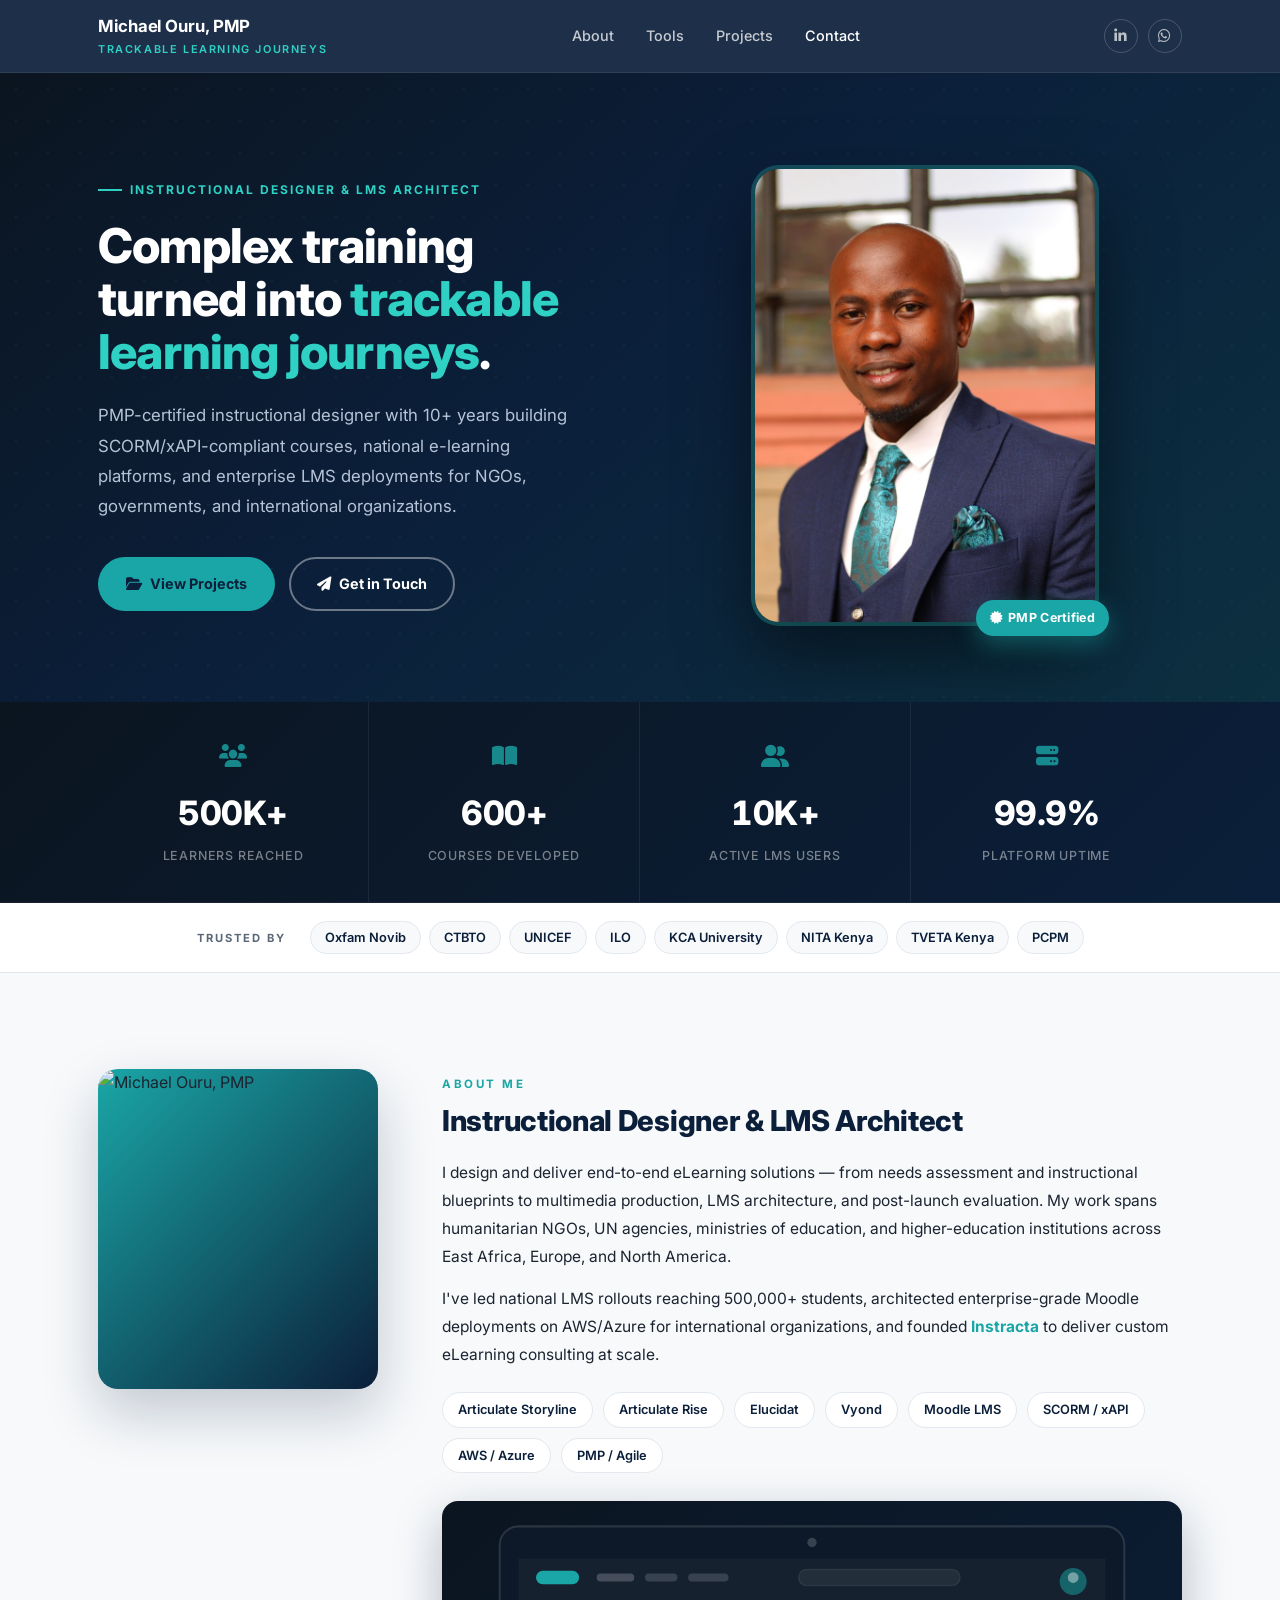
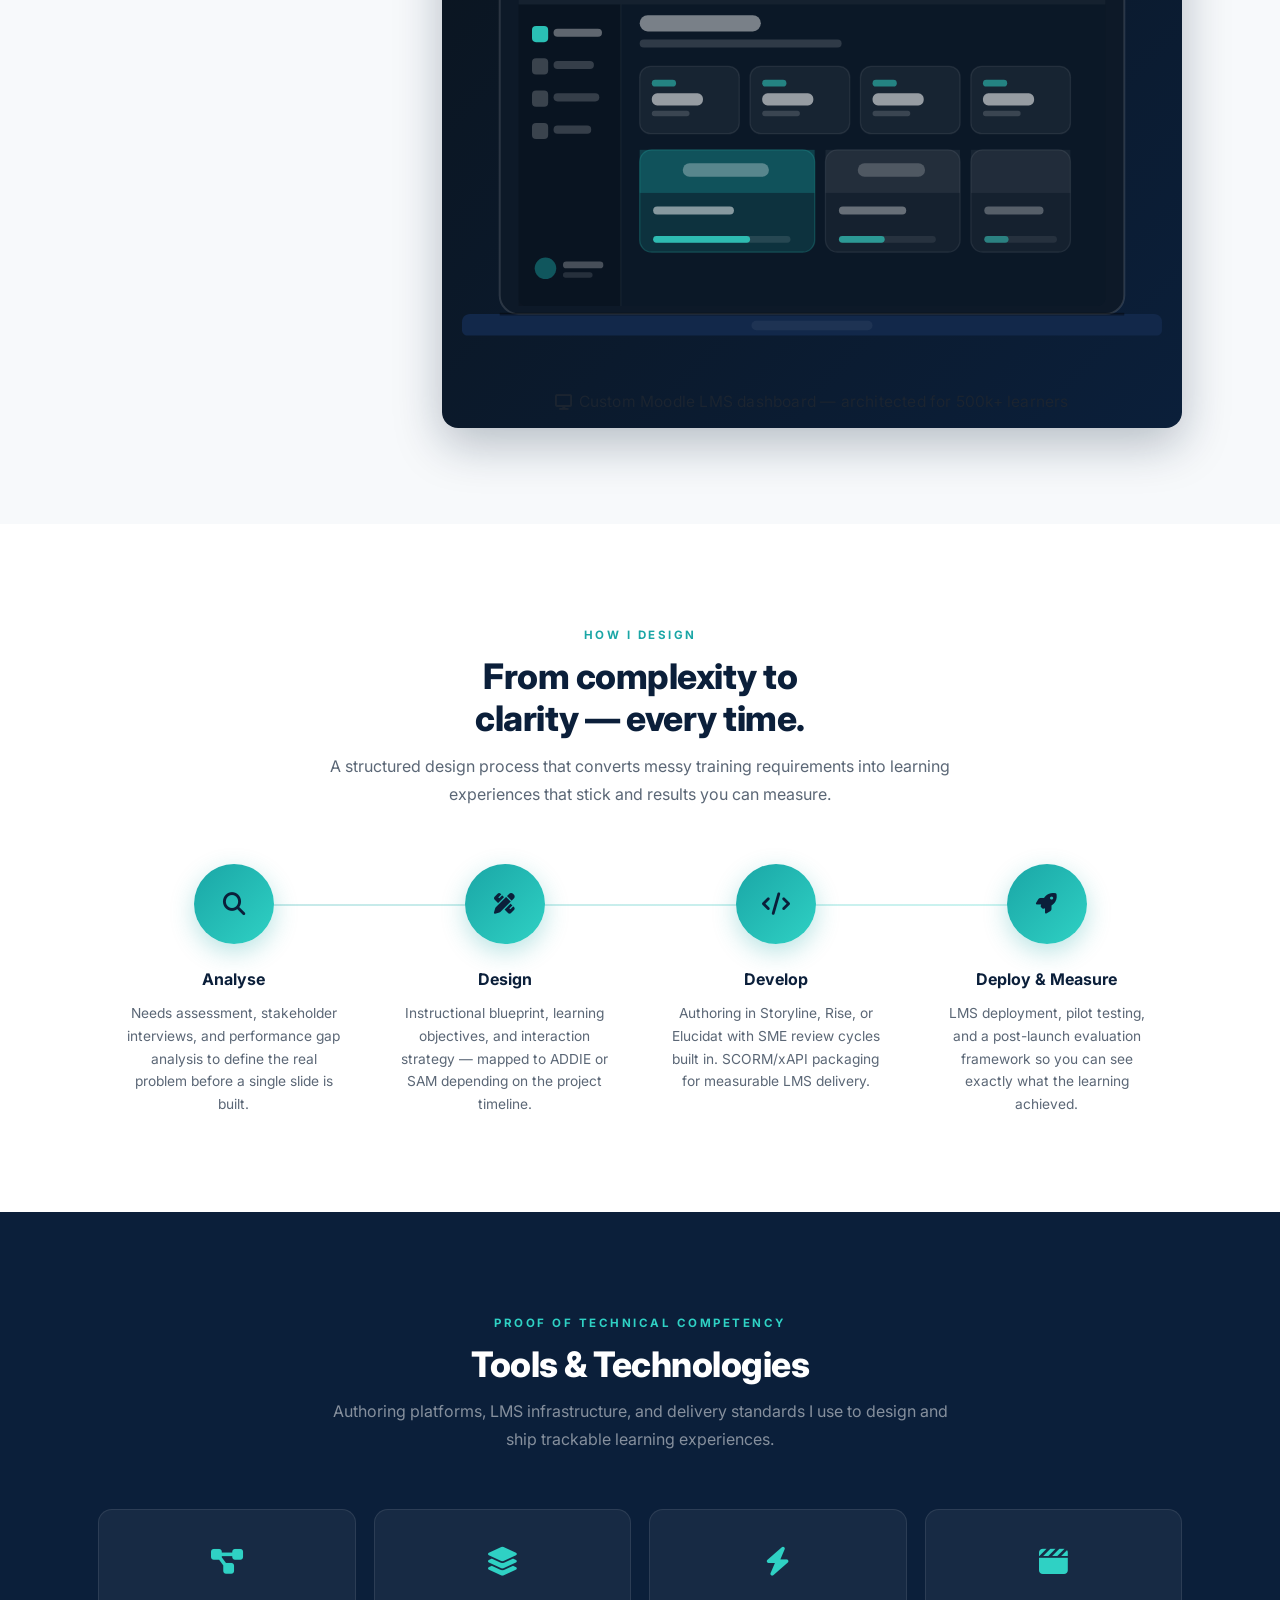
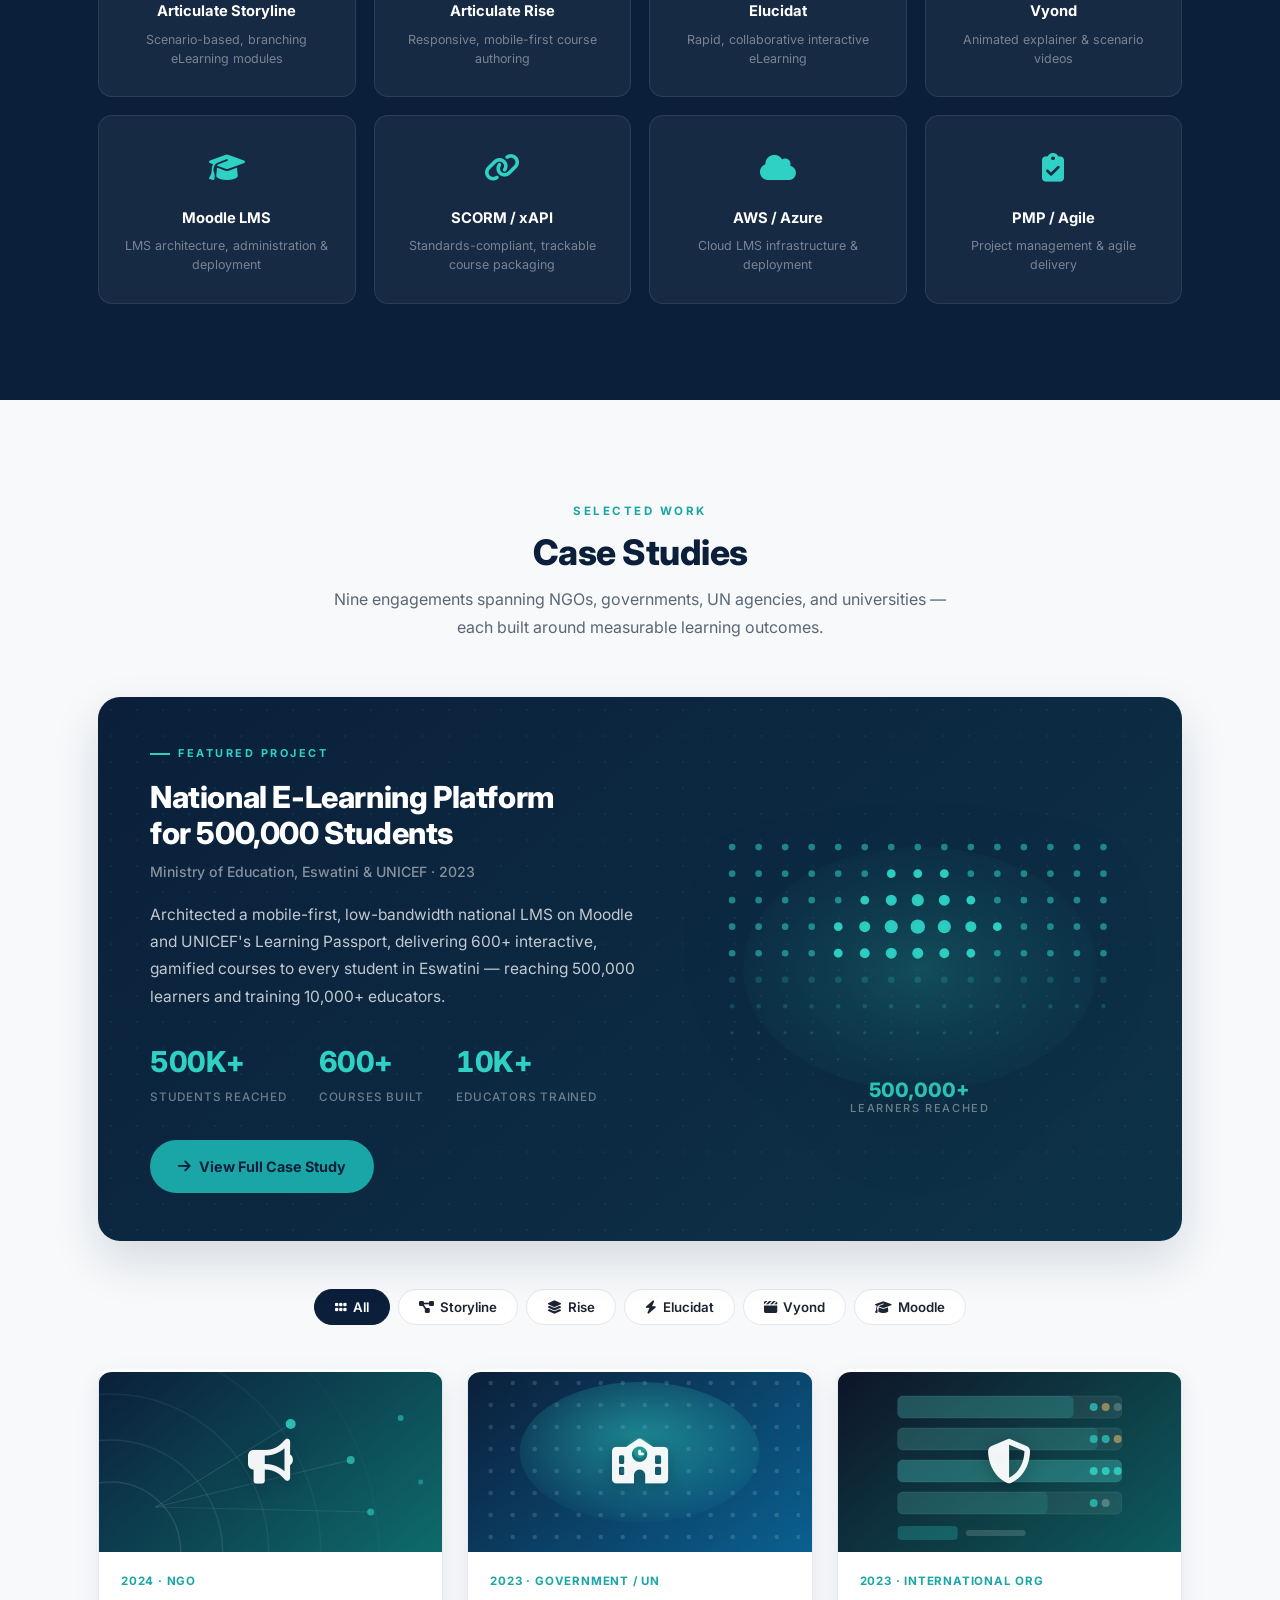
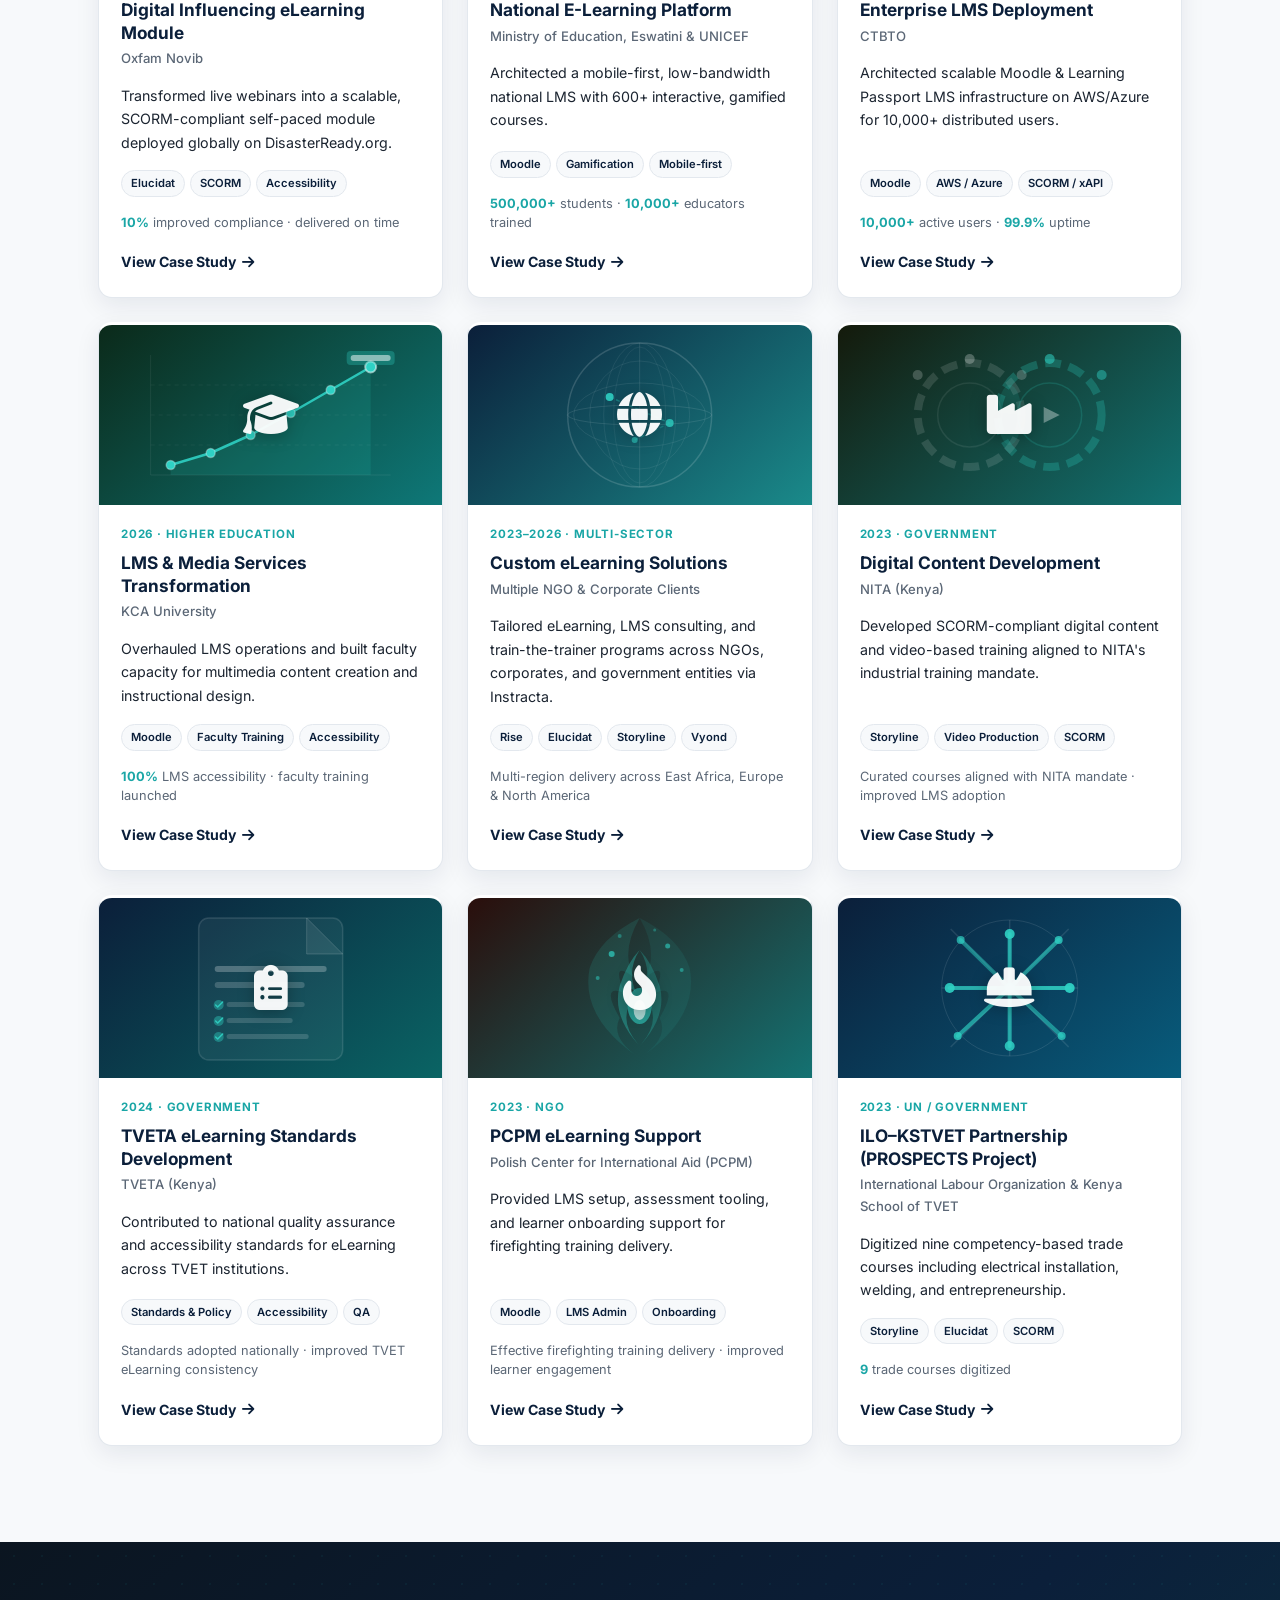
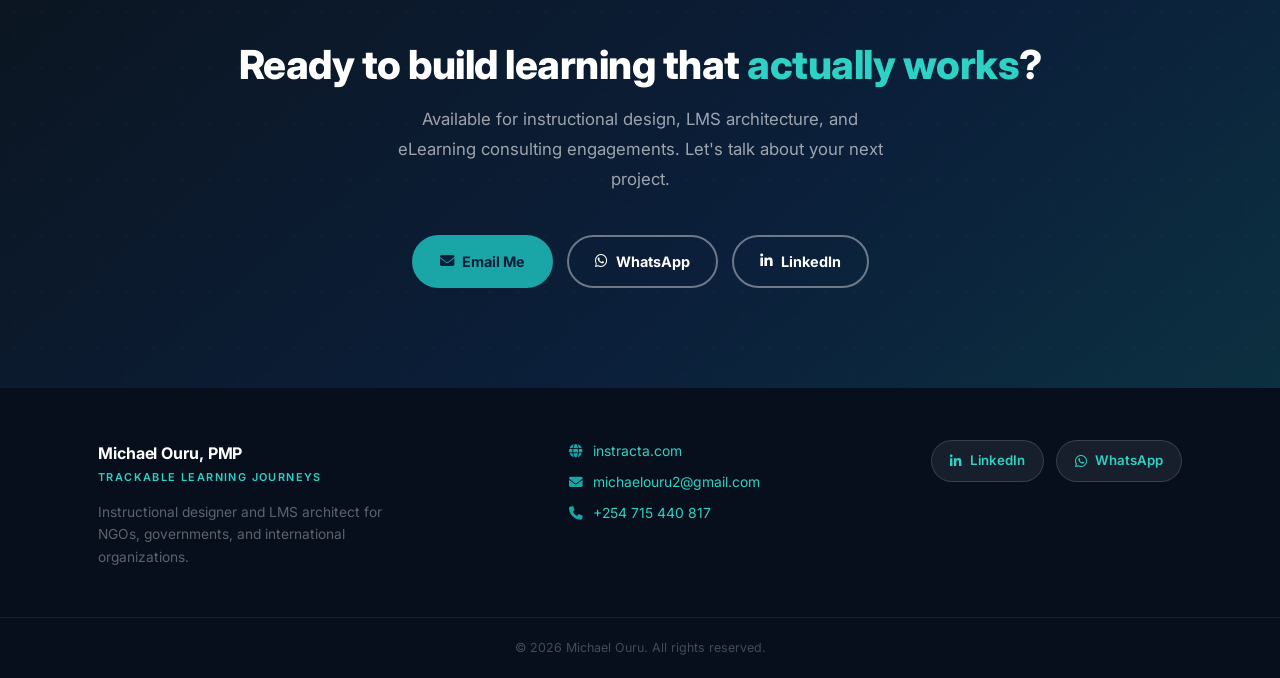
==== index.html @ 29a02542 "Move headshot to hero, add LMS dashboard and casual photo to About - Hero section: replaced laptop S" ====
<!DOCTYPE html>
<html lang="en">
<head>
<meta charset="UTF-8" />
<meta name="viewport" content="width=device-width, initial-scale=1.0" />
<title>Michael Ouru, PMP — Instructional Design Portfolio</title>
<meta name="description" content="Instructional design and eLearning portfolio of Michael Ouru, PMP — trackable learning journeys built with Articulate Storyline, Rise, Elucidat and Moodle LMS." />
<link rel="stylesheet" href="styles.css" />
<link rel="stylesheet" href="https://cdnjs.cloudflare.com/ajax/libs/font-awesome/6.5.1/css/all.min.css" integrity="sha512-DTOQO9RWCH3ppGqcWaEA1BIZOC6xxalwEsw9c2QQeAIftl+Vegovlnee1c9QX4TctnWMn13TZye+giMm8e2LwA==" crossorigin="anonymous" referrerpolicy="no-referrer" />
</head>
<body>

<div class="scroll-progress" id="scrollProgress"></div>

<header class="site-header">
  <div class="container">
    <a href="index.html" class="brand">
      <span class="name">Michael Ouru, PMP</span>
      <span class="tagline">Trackable Learning Journeys</span>
    </a>
    <nav class="nav-links" id="navLinks">
      <a href="#about">About</a>
      <a href="#tools">Tools</a>
      <a href="#projects">Projects</a>
      <a href="#contact">Contact</a>
    </nav>
    <div class="header-social">
      <a href="https://www.linkedin.com/in/michael-ouru-pmp%C2%AE-215671152/" target="_blank" rel="noopener" aria-label="LinkedIn"><i class="fa-brands fa-linkedin-in"></i></a>
      <a href="https://wa.me/254715440817" target="_blank" rel="noopener" aria-label="WhatsApp"><i class="fa-brands fa-whatsapp"></i></a>
    </div>
    <button class="nav-toggle" aria-label="Toggle navigation"><i class="fa-solid fa-bars"></i></button>
  </div>
</header>

<!-- ── Hero ──────────────────────────────────────────────── -->
<section class="hero">
  <div class="container">
    <div class="hero-copy">
      <span class="hero-eyebrow">Instructional Designer &amp; LMS Architect</span>
      <h1>Complex training turned into <span>trackable learning journeys</span>.</h1>
      <p class="lead">PMP-certified instructional designer with 10+ years building SCORM/xAPI-compliant courses, national e-learning platforms, and enterprise LMS deployments for NGOs, governments, and international organizations.</p>
      <div class="cta-row">
        <a href="#projects" class="btn btn-primary"><i class="fa-solid fa-folder-open"></i> View Projects</a>
        <a href="#contact" class="btn btn-outline"><i class="fa-solid fa-paper-plane"></i> Get in Touch</a>
      </div>
    </div>

    <!-- Hero headshot photo -->
    <div class="hero-visual">
      <div class="hero-photo-wrap">
        <img src="assets/michael-ouru.jpg" alt="Michael Ouru, PMP — Instructional Designer" class="hero-photo" />
        <div class="hero-photo-badge"><i class="fa-solid fa-certificate"></i> PMP Certified</div>
      </div>
    </div>
  </div>
</section>

<!-- ── Stats strip ────────────────────────────────────────── -->
<div class="stat-strip">
  <div class="container">
    <div class="stat-strip-card">
      <div class="icon"><i class="fa-solid fa-users"></i></div>
      <div class="num" data-count="500" data-suffix="K+">500K+</div>
      <div class="label">Learners Reached</div>
    </div>
    <div class="stat-strip-card">
      <div class="icon"><i class="fa-solid fa-book-open"></i></div>
      <div class="num" data-count="600" data-suffix="+">600+</div>
      <div class="label">Courses Developed</div>
    </div>
    <div class="stat-strip-card">
      <div class="icon"><i class="fa-solid fa-user-group"></i></div>
      <div class="num" data-count="10" data-suffix="K+">10K+</div>
      <div class="label">Active LMS Users</div>
    </div>
    <div class="stat-strip-card">
      <div class="icon"><i class="fa-solid fa-server"></i></div>
      <div class="num" data-count="99.9" data-suffix="%">99.9%</div>
      <div class="label">Platform Uptime</div>
    </div>
  </div>
</div>

<!-- ── Trusted by ─────────────────────────────────────────── -->
<div class="trusted-strip">
  <div class="container">
    <span class="trusted-label">Trusted by</span>
    <div class="trusted-names">
      <span class="trusted-name">Oxfam Novib</span>
      <span class="trusted-name">CTBTO</span>
      <span class="trusted-name">UNICEF</span>
      <span class="trusted-name">ILO</span>
      <span class="trusted-name">KCA University</span>
      <span class="trusted-name">NITA Kenya</span>
      <span class="trusted-name">TVETA Kenya</span>
      <span class="trusted-name">PCPM</span>
    </div>
  </div>
</div>

<!-- ── About ──────────────────────────────────────────────── -->
<section id="about">
  <div class="container about-grid">
    <div class="about-photo fade-in-up">
      <img src="assets/michael-ouru-casual.jpg" alt="Michael Ouru, PMP" />
    </div>
    <div class="about-text fade-in-up" style="transition-delay:0.12s">
      <div class="section-head" style="text-align:left; margin:0 0 20px;">
        <span class="eyebrow">About Me</span>
        <h2>Instructional Designer &amp; LMS Architect</h2>
      </div>
      <p>I design and deliver end-to-end eLearning solutions — from needs assessment and instructional blueprints to multimedia production, LMS architecture, and post-launch evaluation. My work spans humanitarian NGOs, UN agencies, ministries of education, and higher-education institutions across East Africa, Europe, and North America.</p>
      <p>I've led national LMS rollouts reaching 500,000+ students, architected enterprise-grade Moodle deployments on AWS/Azure for international organizations, and founded <a href="https://instracta.com" target="_blank" rel="noopener"><strong>Instracta</strong></a> to deliver custom eLearning consulting at scale.</p>
      <div class="tool-tags">
        <span class="tool-tag">Articulate Storyline</span>
        <span class="tool-tag">Articulate Rise</span>
        <span class="tool-tag">Elucidat</span>
        <span class="tool-tag">Vyond</span>
        <span class="tool-tag">Moodle LMS</span>
        <span class="tool-tag">SCORM / xAPI</span>
        <span class="tool-tag">AWS / Azure</span>
        <span class="tool-tag">PMP / Agile</span>
      </div>
      <!-- LMS dashboard mockup -->
      <div class="about-device-wrap fade-in-up" style="transition-delay:0.24s">
        <svg class="about-device" viewBox="0 0 520 340" xmlns="http://www.w3.org/2000/svg" aria-hidden="true">
          <path d="M0 298 C0 295 2 292 6 292 L514 292 C518 292 520 295 520 298 L520 304 C520 306 518 308 516 308 L4 308 C2 308 0 306 0 304 Z" fill="#12284a"/>
          <rect x="215" y="297" width="90" height="7" rx="3.5" fill="rgba(255,255,255,0.05)"/>
          <rect x="28" y="4" width="464" height="288" rx="14" fill="#0d1928" stroke="rgba(255,255,255,0.13)" stroke-width="1.5"/>
          <circle cx="260" cy="16" r="3.5" fill="rgba(255,255,255,0.18)"/>
          <rect x="42" y="28" width="436" height="258" rx="6" fill="#0b1827"/>
          <line x1="28" y1="292" x2="492" y2="292" stroke="rgba(0,0,0,0.4)" stroke-width="2"/>
          <!-- Top nav -->
          <rect x="42" y="28" width="436" height="34" fill="rgba(255,255,255,0.04)" rx="6 6 0 0"/>
          <rect x="55" y="37" width="32" height="10" rx="5" fill="#1aa6a6"/>
          <rect x="100" y="39" width="28" height="6" rx="3" fill="rgba(255,255,255,0.2)"/>
          <rect x="136" y="39" width="24" height="6" rx="3" fill="rgba(255,255,255,0.15)"/>
          <rect x="168" y="39" width="30" height="6" rx="3" fill="rgba(255,255,255,0.15)"/>
          <rect x="250" y="36" width="120" height="12" rx="6" fill="rgba(255,255,255,0.06)" stroke="rgba(255,255,255,0.08)" stroke-width="1"/>
          <circle cx="454" cy="45" r="10" fill="rgba(26,166,166,0.5)"/>
          <circle cx="454" cy="42" r="4" fill="rgba(255,255,255,0.4)"/>
          <!-- Sidebar -->
          <rect x="42" y="62" width="76" height="224" fill="rgba(0,0,0,0.15)"/>
          <line x1="118" y1="62" x2="118" y2="286" stroke="rgba(255,255,255,0.05)" stroke-width="1"/>
          <rect x="52" y="78" width="12" height="12" rx="3" fill="rgba(47,209,196,0.9)"/>
          <rect x="68" y="80" width="36" height="6" rx="3" fill="rgba(255,255,255,0.35)"/>
          <rect x="52" y="102" width="12" height="12" rx="3" fill="rgba(255,255,255,0.2)"/>
          <rect x="68" y="104" width="30" height="6" rx="3" fill="rgba(255,255,255,0.18)"/>
          <rect x="52" y="126" width="12" height="12" rx="3" fill="rgba(255,255,255,0.2)"/>
          <rect x="68" y="128" width="34" height="6" rx="3" fill="rgba(255,255,255,0.18)"/>
          <rect x="52" y="150" width="12" height="12" rx="3" fill="rgba(255,255,255,0.2)"/>
          <rect x="68" y="152" width="28" height="6" rx="3" fill="rgba(255,255,255,0.18)"/>
          <circle cx="62" cy="258" r="8" fill="rgba(26,166,166,0.45)"/>
          <rect x="75" y="253" width="30" height="5" rx="2.5" fill="rgba(255,255,255,0.25)"/>
          <rect x="75" y="261" width="22" height="4" rx="2" fill="rgba(255,255,255,0.12)"/>
          <!-- Main content -->
          <rect x="132" y="70" width="90" height="12" rx="6" fill="rgba(255,255,255,0.45)"/>
          <rect x="132" y="88" width="150" height="6" rx="3" fill="rgba(255,255,255,0.15)"/>
          <!-- Stat cards -->
          <rect x="132" y="108" width="74" height="50" rx="8" fill="rgba(255,255,255,0.05)" stroke="rgba(255,255,255,0.08)" stroke-width="1"/>
          <rect x="141" y="118" width="18" height="5" rx="2.5" fill="rgba(47,209,196,0.55)"/>
          <rect x="141" y="128" width="38" height="9" rx="4" fill="rgba(255,255,255,0.55)"/>
          <rect x="141" y="141" width="28" height="4" rx="2" fill="rgba(255,255,255,0.15)"/>
          <rect x="214" y="108" width="74" height="50" rx="8" fill="rgba(255,255,255,0.05)" stroke="rgba(255,255,255,0.08)" stroke-width="1"/>
          <rect x="223" y="118" width="18" height="5" rx="2.5" fill="rgba(47,209,196,0.55)"/>
          <rect x="223" y="128" width="38" height="9" rx="4" fill="rgba(255,255,255,0.55)"/>
          <rect x="223" y="141" width="28" height="4" rx="2" fill="rgba(255,255,255,0.15)"/>
          <rect x="296" y="108" width="74" height="50" rx="8" fill="rgba(255,255,255,0.05)" stroke="rgba(255,255,255,0.08)" stroke-width="1"/>
          <rect x="305" y="118" width="18" height="5" rx="2.5" fill="rgba(47,209,196,0.55)"/>
          <rect x="305" y="128" width="38" height="9" rx="4" fill="rgba(255,255,255,0.55)"/>
          <rect x="305" y="141" width="28" height="4" rx="2" fill="rgba(255,255,255,0.15)"/>
          <rect x="378" y="108" width="74" height="50" rx="8" fill="rgba(255,255,255,0.05)" stroke="rgba(255,255,255,0.08)" stroke-width="1"/>
          <rect x="387" y="118" width="18" height="5" rx="2.5" fill="rgba(47,209,196,0.55)"/>
          <rect x="387" y="128" width="38" height="9" rx="4" fill="rgba(255,255,255,0.55)"/>
          <rect x="387" y="141" width="28" height="4" rx="2" fill="rgba(255,255,255,0.15)"/>
          <!-- Course cards -->
          <rect x="132" y="170" width="130" height="76" rx="9" fill="rgba(26,166,166,0.18)" stroke="rgba(47,209,196,0.22)" stroke-width="1"/>
          <rect x="132" y="170" width="130" height="32" rx="9 9 0 0" fill="rgba(26,166,166,0.28)"/>
          <rect x="164" y="180" width="64" height="10" rx="5" fill="rgba(255,255,255,0.3)"/>
          <rect x="142" y="212" width="60" height="6" rx="3" fill="rgba(255,255,255,0.5)"/>
          <rect x="142" y="234" width="102" height="5" rx="2.5" fill="rgba(255,255,255,0.1)"/>
          <rect x="142" y="234" width="72" height="5" rx="2.5" fill="rgba(47,209,196,0.85)"/>
          <rect x="270" y="170" width="100" height="76" rx="9" fill="rgba(255,255,255,0.04)" stroke="rgba(255,255,255,0.08)" stroke-width="1"/>
          <rect x="270" y="170" width="100" height="32" rx="9 9 0 0" fill="rgba(255,255,255,0.06)"/>
          <rect x="294" y="180" width="50" height="10" rx="5" fill="rgba(255,255,255,0.2)"/>
          <rect x="280" y="212" width="50" height="6" rx="3" fill="rgba(255,255,255,0.35)"/>
          <rect x="280" y="234" width="72" height="5" rx="2.5" fill="rgba(255,255,255,0.08)"/>
          <rect x="280" y="234" width="34" height="5" rx="2.5" fill="rgba(47,209,196,0.65)"/>
          <rect x="378" y="170" width="74" height="76" rx="9" fill="rgba(255,255,255,0.04)" stroke="rgba(255,255,255,0.08)" stroke-width="1"/>
          <rect x="378" y="170" width="74" height="32" rx="9 9 0 0" fill="rgba(255,255,255,0.05)"/>
          <rect x="388" y="212" width="44" height="6" rx="3" fill="rgba(255,255,255,0.28)"/>
          <rect x="388" y="234" width="54" height="5" rx="2.5" fill="rgba(255,255,255,0.07)"/>
          <rect x="388" y="234" width="18" height="5" rx="2.5" fill="rgba(47,209,196,0.5)"/>
        </svg>
        <p class="about-device-caption"><i class="fa-solid fa-display"></i> Custom Moodle LMS dashboard — architected for 500k+ learners</p>
      </div>
    </div>
  </div>
</section>

<!-- ── Process section ───────────────────────────────────── -->
<section class="process-section">
  <div class="container">
    <div class="section-head fade-in-up">
      <span class="eyebrow">How I Design</span>
      <h2>From complexity to clarity — every time.</h2>
      <p>A structured design process that converts messy training requirements into learning experiences that stick and results you can measure.</p>
    </div>
    <div class="process-steps">
      <div class="process-connector"></div>
      <div class="process-step fade-in-up">
        <div class="process-num"><i class="fa-solid fa-magnifying-glass" style="font-size:1.4rem"></i></div>
        <h3>Analyse</h3>
        <p>Needs assessment, stakeholder interviews, and performance gap analysis to define the real problem before a single slide is built.</p>
      </div>
      <div class="process-step fade-in-up" style="transition-delay:0.1s">
        <div class="process-num"><i class="fa-solid fa-pencil-ruler" style="font-size:1.3rem"></i></div>
        <h3>Design</h3>
        <p>Instructional blueprint, learning objectives, and interaction strategy — mapped to ADDIE or SAM depending on the project timeline.</p>
      </div>
      <div class="process-step fade-in-up" style="transition-delay:0.2s">
        <div class="process-num"><i class="fa-solid fa-code" style="font-size:1.4rem"></i></div>
        <h3>Develop</h3>
        <p>Authoring in Storyline, Rise, or Elucidat with SME review cycles built in. SCORM/xAPI packaging for measurable LMS delivery.</p>
      </div>
      <div class="process-step fade-in-up" style="transition-delay:0.3s">
        <div class="process-num"><i class="fa-solid fa-rocket" style="font-size:1.3rem"></i></div>
        <h3>Deploy &amp; Measure</h3>
        <p>LMS deployment, pilot testing, and a post-launch evaluation framework so you can see exactly what the learning achieved.</p>
      </div>
    </div>
  </div>
</section>

<!-- ── Tools — dark section ──────────────────────────────── -->
<section class="tools-section" id="tools">
  <div class="container">
    <div class="section-head fade-in-up">
      <span class="eyebrow">Proof of Technical Competency</span>
      <h2>Tools &amp; Technologies</h2>
      <p>Authoring platforms, LMS infrastructure, and delivery standards I use to design and ship trackable learning experiences.</p>
    </div>
    <div class="tools-grid">
      <div class="tool-card fade-in-up">
        <div class="icon"><i class="fa-solid fa-diagram-project"></i></div>
        <div class="tname">Articulate Storyline</div>
        <div class="tdesc">Scenario-based, branching eLearning modules</div>
      </div>
      <div class="tool-card fade-in-up" style="transition-delay:0.05s">
        <div class="icon"><i class="fa-solid fa-layer-group"></i></div>
        <div class="tname">Articulate Rise</div>
        <div class="tdesc">Responsive, mobile-first course authoring</div>
      </div>
      <div class="tool-card fade-in-up" style="transition-delay:0.10s">
        <div class="icon"><i class="fa-solid fa-bolt"></i></div>
        <div class="tname">Elucidat</div>
        <div class="tdesc">Rapid, collaborative interactive eLearning</div>
      </div>
      <div class="tool-card fade-in-up" style="transition-delay:0.15s">
        <div class="icon"><i class="fa-solid fa-clapperboard"></i></div>
        <div class="tname">Vyond</div>
        <div class="tdesc">Animated explainer &amp; scenario videos</div>
      </div>
      <div class="tool-card fade-in-up" style="transition-delay:0.20s">
        <div class="icon"><i class="fa-solid fa-graduation-cap"></i></div>
        <div class="tname">Moodle LMS</div>
        <div class="tdesc">LMS architecture, administration &amp; deployment</div>
      </div>
      <div class="tool-card fade-in-up" style="transition-delay:0.25s">
        <div class="icon"><i class="fa-solid fa-link"></i></div>
        <div class="tname">SCORM / xAPI</div>
        <div class="tdesc">Standards-compliant, trackable course packaging</div>
      </div>
      <div class="tool-card fade-in-up" style="transition-delay:0.30s">
        <div class="icon"><i class="fa-solid fa-cloud"></i></div>
        <div class="tname">AWS / Azure</div>
        <div class="tdesc">Cloud LMS infrastructure &amp; deployment</div>
      </div>
      <div class="tool-card fade-in-up" style="transition-delay:0.35s">
        <div class="icon"><i class="fa-solid fa-clipboard-check"></i></div>
        <div class="tname">PMP / Agile</div>
        <div class="tdesc">Project management &amp; agile delivery</div>
      </div>
    </div>
  </div>
</section>

<!-- ── Projects ───────────────────────────────────────────── -->
<section id="projects">
  <div class="container">
    <div class="section-head fade-in-up">
      <span class="eyebrow">Selected Work</span>
      <h2>Case Studies</h2>
      <p>Nine engagements spanning NGOs, governments, UN agencies, and universities — each built around measurable learning outcomes.</p>
    </div>

    <!-- Featured project -->
    <div class="featured-project fade-in-up">
      <div class="featured-project-copy">
        <span class="featured-badge">Featured Project</span>
        <h3>National E-Learning Platform for 500,000 Students</h3>
        <div class="featured-client">Ministry of Education, Eswatini &amp; UNICEF · 2023</div>
        <p class="featured-blurb">Architected a mobile-first, low-bandwidth national LMS on Moodle and UNICEF's Learning Passport, delivering 600+ interactive, gamified courses to every student in Eswatini — reaching 500,000 learners and training 10,000+ educators.</p>
        <div class="featured-stats">
          <div class="f-stat">
            <div class="f-num">500K+</div>
            <div class="f-label">Students Reached</div>
          </div>
          <div class="f-stat">
            <div class="f-num">600+</div>
            <div class="f-label">Courses Built</div>
          </div>
          <div class="f-stat">
            <div class="f-num">10K+</div>
            <div class="f-label">Educators Trained</div>
          </div>
        </div>
        <a class="btn btn-primary" href="projects/eswatini-unicef.html"><i class="fa-solid fa-arrow-right"></i> View Full Case Study</a>
      </div>
      <!-- Featured visual: abstract dot-grid representing scale of students -->
      <div class="featured-visual">
        <svg class="featured-svg" viewBox="0 0 380 260" xmlns="http://www.w3.org/2000/svg" aria-hidden="true">
          <defs>
            <radialGradient id="fgrd" cx="50%" cy="50%" r="60%">
              <stop offset="0%" stop-color="rgba(47,209,196,0.22)"/>
              <stop offset="100%" stop-color="rgba(26,166,166,0)"/>
            </radialGradient>
          </defs>
          <!-- Background glow -->
          <ellipse cx="190" cy="130" rx="160" ry="110" fill="url(#fgrd)"/>
          <!-- Dot grid representing students -->
          <g fill="rgba(47,209,196,0.55)">
            <!-- Row 1 -->
            <circle cx="20" cy="20" r="3"/><circle cx="44" cy="20" r="3"/><circle cx="68" cy="20" r="3"/>
            <circle cx="92" cy="20" r="3"/><circle cx="116" cy="20" r="3"/><circle cx="140" cy="20" r="3"/>
            <circle cx="164" cy="20" r="3"/><circle cx="188" cy="20" r="3"/><circle cx="212" cy="20" r="3"/>
            <circle cx="236" cy="20" r="3"/><circle cx="260" cy="20" r="3"/><circle cx="284" cy="20" r="3"/>
            <circle cx="308" cy="20" r="3"/><circle cx="332" cy="20" r="3"/><circle cx="356" cy="20" r="3"/>
            <!-- Row 2 -->
            <circle cx="20" cy="44" r="3"/><circle cx="44" cy="44" r="3"/><circle cx="68" cy="44" r="3"/>
            <circle cx="92" cy="44" r="3"/><circle cx="116" cy="44" r="3"/><circle cx="140" cy="44" r="3"/>
            <circle cx="164" cy="44" r="3"/><circle cx="188" cy="44" r="3"/><circle cx="212" cy="44" r="3"/>
            <circle cx="236" cy="44" r="3"/><circle cx="260" cy="44" r="3"/><circle cx="284" cy="44" r="3"/>
            <circle cx="308" cy="44" r="3"/><circle cx="332" cy="44" r="3"/><circle cx="356" cy="44" r="3"/>
            <!-- Row 3 -->
            <circle cx="20" cy="68" r="3"/><circle cx="44" cy="68" r="3"/><circle cx="68" cy="68" r="3"/>
            <circle cx="92" cy="68" r="3"/><circle cx="116" cy="68" r="3"/><circle cx="140" cy="68" r="3"/>
            <circle cx="164" cy="68" r="3"/><circle cx="188" cy="68" r="3"/><circle cx="212" cy="68" r="3"/>
            <circle cx="236" cy="68" r="3"/><circle cx="260" cy="68" r="3"/><circle cx="284" cy="68" r="3"/>
            <circle cx="308" cy="68" r="3"/><circle cx="332" cy="68" r="3"/><circle cx="356" cy="68" r="3"/>
            <!-- Row 4 -->
            <circle cx="20" cy="92" r="3"/><circle cx="44" cy="92" r="3"/><circle cx="68" cy="92" r="3"/>
            <circle cx="92" cy="92" r="3"/><circle cx="116" cy="92" r="3"/><circle cx="140" cy="92" r="3"/>
            <circle cx="164" cy="92" r="3"/><circle cx="188" cy="92" r="3"/><circle cx="212" cy="92" r="3"/>
            <circle cx="236" cy="92" r="3"/><circle cx="260" cy="92" r="3"/><circle cx="284" cy="92" r="3"/>
            <circle cx="308" cy="92" r="3"/><circle cx="332" cy="92" r="3"/><circle cx="356" cy="92" r="3"/>
            <!-- Row 5 -->
            <circle cx="20" cy="116" r="3"/><circle cx="44" cy="116" r="3"/><circle cx="68" cy="116" r="3"/>
            <circle cx="92" cy="116" r="3"/><circle cx="116" cy="116" r="3"/><circle cx="140" cy="116" r="3"/>
            <circle cx="164" cy="116" r="3"/><circle cx="188" cy="116" r="3"/><circle cx="212" cy="116" r="3"/>
            <circle cx="236" cy="116" r="3"/><circle cx="260" cy="116" r="3"/><circle cx="284" cy="116" r="3"/>
            <circle cx="308" cy="116" r="3"/><circle cx="332" cy="116" r="3"/><circle cx="356" cy="116" r="3"/>
          </g>
          <!-- Highlighted / "reached" dots (brighter, in a growing cluster) -->
          <g fill="rgba(47,209,196,0.95)">
            <circle cx="164" cy="44" r="4"/><circle cx="188" cy="44" r="4"/><circle cx="212" cy="44" r="4"/>
            <circle cx="140" cy="68" r="4"/><circle cx="164" cy="68" r="5"/><circle cx="188" cy="68" r="5.5"/>
            <circle cx="212" cy="68" r="5"/><circle cx="236" cy="68" r="4"/>
            <circle cx="116" cy="92" r="4"/><circle cx="140" cy="92" r="5"/><circle cx="164" cy="92" r="6"/>
            <circle cx="188" cy="92" r="6.5"/><circle cx="212" cy="92" r="6"/><circle cx="236" cy="92" r="5"/>
            <circle cx="260" cy="92" r="4"/>
            <circle cx="116" cy="116" r="4"/><circle cx="140" cy="116" r="4.5"/><circle cx="164" cy="116" r="5"/>
            <circle cx="188" cy="116" r="5"/><circle cx="212" cy="116" r="4.5"/><circle cx="236" cy="116" r="4"/>
          </g>
          <!-- Lower rows (fading) -->
          <g fill="rgba(47,209,196,0.2)">
            <circle cx="20" cy="140" r="3"/><circle cx="44" cy="140" r="3"/><circle cx="68" cy="140" r="3"/>
            <circle cx="92" cy="140" r="3"/><circle cx="116" cy="140" r="3"/><circle cx="140" cy="140" r="3"/>
            <circle cx="164" cy="140" r="3"/><circle cx="188" cy="140" r="3"/><circle cx="212" cy="140" r="3"/>
            <circle cx="236" cy="140" r="3"/><circle cx="260" cy="140" r="3"/><circle cx="284" cy="140" r="3"/>
            <circle cx="308" cy="140" r="3"/><circle cx="332" cy="140" r="3"/><circle cx="356" cy="140" r="3"/>
            <circle cx="20" cy="164" r="2"/><circle cx="44" cy="164" r="2"/><circle cx="68" cy="164" r="2"/>
            <circle cx="92" cy="164" r="2"/><circle cx="116" cy="164" r="2"/><circle cx="140" cy="164" r="2"/>
            <circle cx="164" cy="164" r="2"/><circle cx="188" cy="164" r="2"/><circle cx="212" cy="164" r="2"/>
            <circle cx="236" cy="164" r="2"/><circle cx="260" cy="164" r="2"/><circle cx="284" cy="164" r="2"/>
            <circle cx="308" cy="164" r="2"/><circle cx="332" cy="164" r="2"/><circle cx="356" cy="164" r="2"/>
            <circle cx="20" cy="188" r="1.5"/><circle cx="44" cy="188" r="1.5"/><circle cx="68" cy="188" r="1.5"/>
            <circle cx="92" cy="188" r="1.5"/><circle cx="116" cy="188" r="1.5"/><circle cx="140" cy="188" r="1.5"/>
            <circle cx="164" cy="188" r="1.5"/><circle cx="188" cy="188" r="1.5"/><circle cx="212" cy="188" r="1.5"/>
            <circle cx="236" cy="188" r="1.5"/><circle cx="260" cy="188" r="1.5"/>
            <circle cx="20" cy="212" r="1"/><circle cx="44" cy="212" r="1"/><circle cx="68" cy="212" r="1"/>
            <circle cx="92" cy="212" r="1"/><circle cx="116" cy="212" r="1"/><circle cx="140" cy="212" r="1"/>
            <circle cx="164" cy="212" r="1"/><circle cx="188" cy="212" r="1"/>
          </g>
          <!-- 500K label -->
          <text x="190" y="246" text-anchor="middle" font-family="Inter,system-ui,sans-serif" font-size="18" font-weight="800" fill="rgba(47,209,196,0.9)">500,000+</text>
          <text x="190" y="260" text-anchor="middle" font-family="Inter,system-ui,sans-serif" font-size="10" font-weight="500" fill="rgba(255,255,255,0.4)" letter-spacing="1.5">LEARNERS REACHED</text>
        </svg>
      </div>
    </div>

    <!-- Filter bar -->
    <div class="filter-bar">
      <button class="filter-btn active" data-filter="all"><i class="fa-solid fa-grip"></i>All</button>
      <button class="filter-btn" data-filter="storyline"><i class="fa-solid fa-diagram-project"></i>Storyline</button>
      <button class="filter-btn" data-filter="rise"><i class="fa-solid fa-layer-group"></i>Rise</button>
      <button class="filter-btn" data-filter="elucidat"><i class="fa-solid fa-bolt"></i>Elucidat</button>
      <button class="filter-btn" data-filter="vyond"><i class="fa-solid fa-clapperboard"></i>Vyond</button>
      <button class="filter-btn" data-filter="moodle"><i class="fa-solid fa-graduation-cap"></i>Moodle</button>
    </div>

    <div class="project-grid">

      <!-- Card 1: Oxfam — broadcast arcs -->
      <article class="project-card fade-in-up" data-tools="elucidat">
        <div class="card-thumb" style="background:linear-gradient(140deg,#0b1f3a 0%,#0e6b6b 100%)">
          <svg class="thumb-bg" viewBox="0 0 320 180" xmlns="http://www.w3.org/2000/svg" aria-hidden="true">
            <!-- Concentric arcs radiating from lower-left (broadcast/signal) -->
            <circle cx="0" cy="180" r="70"  fill="none" stroke="rgba(255,255,255,0.10)" stroke-width="1.5"/>
            <circle cx="0" cy="180" r="112" fill="none" stroke="rgba(255,255,255,0.08)" stroke-width="1.5"/>
            <circle cx="0" cy="180" r="158" fill="none" stroke="rgba(255,255,255,0.06)" stroke-width="1.5"/>
            <circle cx="0" cy="180" r="210" fill="none" stroke="rgba(255,255,255,0.04)" stroke-width="1.5"/>
            <circle cx="0" cy="180" r="268" fill="none" stroke="rgba(255,255,255,0.03)" stroke-width="1"/>
            <!-- Signal reception dots -->
            <circle cx="180" cy="52"  r="5" fill="rgba(47,209,196,0.85)"/>
            <circle cx="240" cy="88"  r="4" fill="rgba(47,209,196,0.70)"/>
            <circle cx="290" cy="46"  r="3" fill="rgba(47,209,196,0.55)"/>
            <circle cx="260" cy="140" r="3.5" fill="rgba(47,209,196,0.60)"/>
            <circle cx="310" cy="110" r="2.5" fill="rgba(47,209,196,0.40)"/>
            <!-- Connection lines -->
            <line x1="45" y1="135" x2="180" y2="52"  stroke="rgba(255,255,255,0.12)" stroke-width="1"/>
            <line x1="45" y1="135" x2="240" y2="88"  stroke="rgba(255,255,255,0.10)" stroke-width="1"/>
            <line x1="45" y1="135" x2="260" y2="140" stroke="rgba(255,255,255,0.08)" stroke-width="1"/>
          </svg>
          <i class="fa-solid fa-bullhorn"></i>
        </div>
        <div class="card-body">
          <div class="year">2024 · NGO</div>
          <h3>Digital Influencing eLearning Module</h3>
          <div class="client">Oxfam Novib</div>
          <p class="blurb">Transformed live webinars into a scalable, SCORM-compliant self-paced module deployed globally on DisasterReady.org.</p>
          <div class="tags"><span>Elucidat</span><span>SCORM</span><span>Accessibility</span></div>
          <div class="results"><strong>10%</strong> improved compliance · delivered on time</div>
          <a class="card-link" href="projects/oxfam-novib.html">View Case Study <i class="fa-solid fa-arrow-right"></i></a>
        </div>
      </article>

      <!-- Card 2: Eswatini — horizontal data bars (server/infra feel; featured separately above) -->
      <article class="project-card fade-in-up" data-tools="moodle" style="transition-delay:0.07s">
        <div class="card-thumb" style="background:linear-gradient(140deg,#0b1f3a 0%,#0a6090 100%)">
          <svg class="thumb-bg" viewBox="0 0 320 180" xmlns="http://www.w3.org/2000/svg" aria-hidden="true">
            <!-- Dot grid (students at scale) -->
            <defs>
              <pattern id="dotgrid" x="0" y="0" width="22" height="22" patternUnits="userSpaceOnUse">
                <circle cx="11" cy="11" r="2.2" fill="rgba(255,255,255,0.14)"/>
              </pattern>
              <radialGradient id="sg" cx="50%" cy="40%" r="65%">
                <stop offset="0%" stop-color="rgba(47,209,196,0.5)"/>
                <stop offset="100%" stop-color="rgba(47,209,196,0)"/>
              </radialGradient>
            </defs>
            <rect x="0" y="0" width="320" height="180" fill="url(#dotgrid)"/>
            <ellipse cx="160" cy="80" rx="120" ry="70" fill="url(#sg)"/>
            <!-- Bright cluster in center -->
            <circle cx="160" cy="80" r="14" fill="rgba(47,209,196,0.22)"/>
            <circle cx="160" cy="80" r="6"  fill="rgba(47,209,196,0.55)"/>
          </svg>
          <i class="fa-solid fa-school"></i>
        </div>
        <div class="card-body">
          <div class="year">2023 · Government / UN</div>
          <h3>National E-Learning Platform</h3>
          <div class="client">Ministry of Education, Eswatini &amp; UNICEF</div>
          <p class="blurb">Architected a mobile-first, low-bandwidth national LMS with 600+ interactive, gamified courses.</p>
          <div class="tags"><span>Moodle</span><span>Gamification</span><span>Mobile-first</span></div>
          <div class="results"><strong>500,000+</strong> students · <strong>10,000+</strong> educators trained</div>
          <a class="card-link" href="projects/eswatini-unicef.html">View Case Study <i class="fa-solid fa-arrow-right"></i></a>
        </div>
      </article>

      <!-- Card 3: CTBTO — server stack bars -->
      <article class="project-card fade-in-up" data-tools="moodle" style="transition-delay:0.14s">
        <div class="card-thumb" style="background:linear-gradient(140deg,#0e1428 0%,#0d5c5c 100%)">
          <svg class="thumb-bg" viewBox="0 0 320 180" xmlns="http://www.w3.org/2000/svg" aria-hidden="true">
            <!-- Horizontal stacked bars (server rack aesthetic) -->
            <rect x="48"  y="24"  width="224" height="22" rx="5" fill="rgba(255,255,255,0.07)" stroke="rgba(255,255,255,0.08)" stroke-width="1"/>
            <rect x="48"  y="24"  width="176" height="22" rx="5" fill="rgba(47,209,196,0.22)"/>
            <circle cx="244" cy="35" r="4" fill="rgba(47,209,196,0.7)"/>
            <circle cx="256" cy="35" r="4" fill="rgba(255,200,100,0.5)"/>
            <circle cx="268" cy="35" r="4" fill="rgba(255,255,255,0.2)"/>

            <rect x="48"  y="56"  width="224" height="22" rx="5" fill="rgba(255,255,255,0.07)" stroke="rgba(255,255,255,0.08)" stroke-width="1"/>
            <rect x="48"  y="56"  width="200" height="22" rx="5" fill="rgba(47,209,196,0.16)"/>
            <circle cx="244" cy="67" r="4" fill="rgba(47,209,196,0.7)"/>
            <circle cx="256" cy="67" r="4" fill="rgba(47,209,196,0.7)"/>
            <circle cx="268" cy="67" r="4" fill="rgba(255,200,100,0.5)"/>

            <rect x="48"  y="88"  width="224" height="22" rx="5" fill="rgba(255,255,255,0.07)" stroke="rgba(255,255,255,0.08)" stroke-width="1"/>
            <rect x="48"  y="88"  width="224" height="22" rx="5" fill="rgba(47,209,196,0.28)"/>
            <circle cx="244" cy="99" r="4" fill="rgba(47,209,196,0.9)"/>
            <circle cx="256" cy="99" r="4" fill="rgba(47,209,196,0.9)"/>
            <circle cx="268" cy="99" r="4" fill="rgba(47,209,196,0.9)"/>

            <rect x="48"  y="120" width="224" height="22" rx="5" fill="rgba(255,255,255,0.07)" stroke="rgba(255,255,255,0.08)" stroke-width="1"/>
            <rect x="48"  y="120" width="150" height="22" rx="5" fill="rgba(47,209,196,0.14)"/>
            <circle cx="244" cy="131" r="4" fill="rgba(47,209,196,0.7)"/>
            <circle cx="256" cy="131" r="4" fill="rgba(255,255,255,0.25)"/>

            <!-- Uptime label -->
            <rect x="48" y="154" width="60" height="14" rx="4" fill="rgba(47,209,196,0.25)"/>
            <rect x="116" y="158" width="60" height="6" rx="3" fill="rgba(255,255,255,0.15)"/>
          </svg>
          <i class="fa-solid fa-shield-halved"></i>
        </div>
        <div class="card-body">
          <div class="year">2023 · International Org</div>
          <h3>Enterprise LMS Deployment</h3>
          <div class="client">CTBTO</div>
          <p class="blurb">Architected scalable Moodle &amp; Learning Passport LMS infrastructure on AWS/Azure for 10,000+ distributed users.</p>
          <div class="tags"><span>Moodle</span><span>AWS / Azure</span><span>SCORM / xAPI</span></div>
          <div class="results"><strong>10,000+</strong> active users · <strong>99.9%</strong> uptime</div>
          <a class="card-link" href="projects/ctbto.html">View Case Study <i class="fa-solid fa-arrow-right"></i></a>
        </div>
      </article>

      <!-- Card 4: KCA University — rising line chart -->
      <article class="project-card fade-in-up" data-tools="moodle rise">
        <div class="card-thumb" style="background:linear-gradient(140deg,#0b2a1a 0%,#0e7878 100%)">
          <svg class="thumb-bg" viewBox="0 0 320 180" xmlns="http://www.w3.org/2000/svg" aria-hidden="true">
            <!-- Grid lines -->
            <line x1="40" y1="30"  x2="40"  y2="150" stroke="rgba(255,255,255,0.07)" stroke-width="1"/>
            <line x1="40" y1="150" x2="280" y2="150" stroke="rgba(255,255,255,0.07)" stroke-width="1"/>
            <line x1="40" y1="120" x2="280" y2="120" stroke="rgba(255,255,255,0.05)" stroke-width="1" stroke-dasharray="4 4"/>
            <line x1="40" y1="90"  x2="280" y2="90"  stroke="rgba(255,255,255,0.05)" stroke-width="1" stroke-dasharray="4 4"/>
            <line x1="40" y1="60"  x2="280" y2="60"  stroke="rgba(255,255,255,0.05)" stroke-width="1" stroke-dasharray="4 4"/>
            <!-- Area fill under the line -->
            <path d="M60 140 L100 128 L140 110 L180 88 L220 65 L260 42 L260 150 L60 150 Z" fill="rgba(47,209,196,0.12)"/>
            <!-- Rising trend line -->
            <polyline points="60,140 100,128 140,110 180,88 220,65 260,42" fill="none" stroke="rgba(47,209,196,0.9)" stroke-width="2.5" stroke-linecap="round" stroke-linejoin="round"/>
            <!-- Data points -->
            <circle cx="60"  cy="140" r="4.5" fill="#2fd1c4" stroke="rgba(255,255,255,0.3)" stroke-width="1.5"/>
            <circle cx="100" cy="128" r="4.5" fill="#2fd1c4" stroke="rgba(255,255,255,0.3)" stroke-width="1.5"/>
            <circle cx="140" cy="110" r="4.5" fill="#2fd1c4" stroke="rgba(255,255,255,0.3)" stroke-width="1.5"/>
            <circle cx="180" cy="88"  r="4.5" fill="#2fd1c4" stroke="rgba(255,255,255,0.3)" stroke-width="1.5"/>
            <circle cx="220" cy="65"  r="4.5" fill="#2fd1c4" stroke="rgba(255,255,255,0.3)" stroke-width="1.5"/>
            <circle cx="260" cy="42"  r="5.5" fill="#2fd1c4" stroke="rgba(255,255,255,0.5)" stroke-width="2"/>
            <!-- Top-point callout -->
            <rect x="236" y="26" width="48" height="14" rx="4" fill="rgba(47,209,196,0.3)"/>
            <rect x="240" y="30" width="40" height="6" rx="3" fill="rgba(255,255,255,0.5)"/>
          </svg>
          <i class="fa-solid fa-graduation-cap"></i>
        </div>
        <div class="card-body">
          <div class="year">2026 · Higher Education</div>
          <h3>LMS &amp; Media Services Transformation</h3>
          <div class="client">KCA University</div>
          <p class="blurb">Overhauled LMS operations and built faculty capacity for multimedia content creation and instructional design.</p>
          <div class="tags"><span>Moodle</span><span>Faculty Training</span><span>Accessibility</span></div>
          <div class="results"><strong>100%</strong> LMS accessibility · faculty training launched</div>
          <a class="card-link" href="projects/kca-university.html">View Case Study <i class="fa-solid fa-arrow-right"></i></a>
        </div>
      </article>

      <!-- Card 5: Custom eLearning — wireframe globe -->
      <article class="project-card fade-in-up" data-tools="rise elucidat storyline vyond" style="transition-delay:0.07s">
        <div class="card-thumb" style="background:linear-gradient(140deg,#0b1f3a 0%,#1a8a8a 100%)">
          <svg class="thumb-bg" viewBox="0 0 320 180" xmlns="http://www.w3.org/2000/svg" aria-hidden="true">
            <!-- Wireframe globe: outer circle + meridian/parallel lines -->
            <circle cx="160" cy="90" r="72" fill="none" stroke="rgba(255,255,255,0.15)" stroke-width="1.5"/>
            <!-- Parallels (horizontal ellipses) -->
            <ellipse cx="160" cy="90" rx="72"  ry="10" fill="none" stroke="rgba(255,255,255,0.10)" stroke-width="1"/>
            <ellipse cx="160" cy="90" rx="66"  ry="32" fill="none" stroke="rgba(255,255,255,0.08)" stroke-width="1"/>
            <ellipse cx="160" cy="90" rx="50"  ry="54" fill="none" stroke="rgba(255,255,255,0.07)" stroke-width="1"/>
            <ellipse cx="160" cy="90" rx="26"  ry="68" fill="none" stroke="rgba(255,255,255,0.06)" stroke-width="1"/>
            <!-- Vertical line (prime meridian) -->
            <line x1="160" y1="18" x2="160" y2="162" stroke="rgba(255,255,255,0.10)" stroke-width="1"/>
            <!-- Meridians (partial arcs approximated as lines) -->
            <ellipse cx="160" cy="90" rx="36" ry="72" fill="none" stroke="rgba(255,255,255,0.07)" stroke-width="1"/>
            <!-- Location dots -->
            <circle cx="130" cy="72" r="4" fill="rgba(47,209,196,0.9)"/>
            <circle cx="190" cy="98" r="4" fill="rgba(47,209,196,0.8)"/>
            <circle cx="155" cy="115" r="3" fill="rgba(47,209,196,0.6)"/>
            <!-- Connector lines between locations -->
            <line x1="130" y1="72" x2="190" y2="98"  stroke="rgba(47,209,196,0.35)" stroke-width="1.5" stroke-dasharray="4 3"/>
            <line x1="190" y1="98" x2="155" y2="115" stroke="rgba(47,209,196,0.25)" stroke-width="1.5" stroke-dasharray="4 3"/>
          </svg>
          <i class="fa-solid fa-globe"></i>
        </div>
        <div class="card-body">
          <div class="year">2023–2026 · Multi-sector</div>
          <h3>Custom eLearning Solutions</h3>
          <div class="client">Multiple NGO &amp; Corporate Clients</div>
          <p class="blurb">Tailored eLearning, LMS consulting, and train-the-trainer programs across NGOs, corporates, and government entities via Instracta.</p>
          <div class="tags"><span>Rise</span><span>Elucidat</span><span>Storyline</span><span>Vyond</span></div>
          <div class="results">Multi-region delivery across East Africa, Europe &amp; North America</div>
          <a class="card-link" href="projects/custom-elearning.html">View Case Study <i class="fa-solid fa-arrow-right"></i></a>
        </div>
      </article>

      <!-- Card 6: NITA — interlocking rings (industrial / content production) -->
      <article class="project-card fade-in-up" data-tools="storyline" style="transition-delay:0.14s">
        <div class="card-thumb" style="background:linear-gradient(140deg,#141a0b 0%,#127272 100%)">
          <svg class="thumb-bg" viewBox="0 0 320 180" xmlns="http://www.w3.org/2000/svg" aria-hidden="true">
            <!-- Gear-like circles interlocking -->
            <circle cx="120" cy="90" r="52" fill="none" stroke="rgba(255,255,255,0.12)" stroke-width="8" stroke-dasharray="16 8"/>
            <circle cx="200" cy="90" r="52" fill="none" stroke="rgba(47,209,196,0.25)" stroke-width="8" stroke-dasharray="16 8"/>
            <!-- Inner detail rings -->
            <circle cx="120" cy="90" r="32" fill="none" stroke="rgba(255,255,255,0.08)" stroke-width="1.5"/>
            <circle cx="200" cy="90" r="32" fill="none" stroke="rgba(47,209,196,0.18)" stroke-width="1.5"/>
            <!-- Center overlap highlight -->
            <ellipse cx="160" cy="90" rx="12" ry="30" fill="rgba(47,209,196,0.12)"/>
            <!-- Gear teeth dots (spaced around the rings) -->
            <circle cx="120" cy="34" r="5" fill="rgba(255,255,255,0.25)"/>
            <circle cx="172" cy="50" r="5" fill="rgba(255,255,255,0.2)"/>
            <circle cx="68"  cy="50" r="5" fill="rgba(255,255,255,0.2)"/>
            <circle cx="200" cy="34" r="5" fill="rgba(47,209,196,0.55)"/>
            <circle cx="252" cy="50" r="5" fill="rgba(47,209,196,0.45)"/>
            <!-- Play button hint in right gear -->
            <polygon points="194,82 194,98 210,90" fill="rgba(255,255,255,0.35)"/>
          </svg>
          <i class="fa-solid fa-industry"></i>
        </div>
        <div class="card-body">
          <div class="year">2023 · Government</div>
          <h3>Digital Content Development</h3>
          <div class="client">NITA (Kenya)</div>
          <p class="blurb">Developed SCORM-compliant digital content and video-based training aligned to NITA's industrial training mandate.</p>
          <div class="tags"><span>Storyline</span><span>Video Production</span><span>SCORM</span></div>
          <div class="results">Curated courses aligned with NITA mandate · improved LMS adoption</div>
          <a class="card-link" href="projects/nita.html">View Case Study <i class="fa-solid fa-arrow-right"></i></a>
        </div>
      </article>

      <!-- Card 7: TVETA — document / policy lines -->
      <article class="project-card fade-in-up" data-tools="moodle">
        <div class="card-thumb" style="background:linear-gradient(140deg,#0b1f3a 0%,#0a6464 100%)">
          <svg class="thumb-bg" viewBox="0 0 320 180" xmlns="http://www.w3.org/2000/svg" aria-hidden="true">
            <!-- Document silhouette -->
            <rect x="88" y="20" width="144" height="142" rx="10" fill="rgba(255,255,255,0.05)" stroke="rgba(255,255,255,0.12)" stroke-width="1.5"/>
            <!-- Folded corner -->
            <path d="M196 20 L232 56 L196 56 Z" fill="rgba(255,255,255,0.08)"/>
            <path d="M196 20 L232 56 L196 56 Z" fill="none" stroke="rgba(255,255,255,0.15)" stroke-width="1"/>
            <!-- Document lines -->
            <rect x="104" y="68"  width="112" height="6" rx="3" fill="rgba(255,255,255,0.25)"/>
            <rect x="104" y="84"  width="90"  height="6" rx="3" fill="rgba(255,255,255,0.18)"/>
            <!-- Checkmark items -->
            <rect x="116" y="104" width="78"  height="5" rx="2.5" fill="rgba(255,255,255,0.15)"/>
            <circle cx="108" cy="107" r="5" fill="rgba(47,209,196,0.4)"/>
            <polyline points="105,107 107,109 112,104" fill="none" stroke="rgba(47,209,196,0.9)" stroke-width="1.5" stroke-linecap="round" stroke-linejoin="round"/>
            <rect x="116" y="120" width="66"  height="5" rx="2.5" fill="rgba(255,255,255,0.15)"/>
            <circle cx="108" cy="123" r="5" fill="rgba(47,209,196,0.4)"/>
            <polyline points="105,123 107,125 112,120" fill="none" stroke="rgba(47,209,196,0.9)" stroke-width="1.5" stroke-linecap="round" stroke-linejoin="round"/>
            <rect x="116" y="136" width="82"  height="5" rx="2.5" fill="rgba(255,255,255,0.15)"/>
            <circle cx="108" cy="139" r="5" fill="rgba(47,209,196,0.4)"/>
            <polyline points="105,139 107,141 112,136" fill="none" stroke="rgba(47,209,196,0.9)" stroke-width="1.5" stroke-linecap="round" stroke-linejoin="round"/>
          </svg>
          <i class="fa-solid fa-clipboard-list"></i>
        </div>
        <div class="card-body">
          <div class="year">2024 · Government</div>
          <h3>TVETA eLearning Standards Development</h3>
          <div class="client">TVETA (Kenya)</div>
          <p class="blurb">Contributed to national quality assurance and accessibility standards for eLearning across TVET institutions.</p>
          <div class="tags"><span>Standards &amp; Policy</span><span>Accessibility</span><span>QA</span></div>
          <div class="results">Standards adopted nationally · improved TVET eLearning consistency</div>
          <a class="card-link" href="projects/tveta.html">View Case Study <i class="fa-solid fa-arrow-right"></i></a>
        </div>
      </article>

      <!-- Card 8: PCPM — abstract flame triangles -->
      <article class="project-card fade-in-up" data-tools="moodle" style="transition-delay:0.07s">
        <div class="card-thumb" style="background:linear-gradient(140deg,#2a0e0b 0%,#147272 100%)">
          <svg class="thumb-bg" viewBox="0 0 320 180" xmlns="http://www.w3.org/2000/svg" aria-hidden="true">
            <!-- Abstract flame composed of triangular facets -->
            <!-- Outer flame (large, transparent) -->
            <path d="M160 160 Q100 120 110 70 Q120 40 160 20 Q140 55 155 80 Q130 60 145 95 Q120 85 140 120 Q130 140 160 160 Z" fill="rgba(47,209,196,0.12)"/>
            <path d="M160 160 Q220 120 210 70 Q200 40 160 20 Q180 55 165 80 Q190 60 175 95 Q200 85 180 120 Q190 140 160 160 Z" fill="rgba(47,209,196,0.08)"/>
            <!-- Core flame shape -->
            <path d="M160 148 Q132 118 140 88 Q148 64 160 52 Q147 72 156 94 Q138 80 150 106 Q140 126 160 148 Z" fill="rgba(47,209,196,0.35)"/>
            <path d="M160 148 Q188 118 180 88 Q172 64 160 52 Q173 72 164 94 Q182 80 170 106 Q180 126 160 148 Z" fill="rgba(47,209,196,0.25)"/>
            <!-- Inner hot core -->
            <ellipse cx="160" cy="108" rx="12" ry="18" fill="rgba(47,209,196,0.6)"/>
            <ellipse cx="160" cy="112" rx="6"  ry="10" fill="rgba(255,255,255,0.6)"/>
            <!-- Spark dots -->
            <circle cx="132" cy="56" r="3" fill="rgba(47,209,196,0.7)"/>
            <circle cx="188" cy="48" r="2.5" fill="rgba(47,209,196,0.6)"/>
            <circle cx="118" cy="80" r="2" fill="rgba(47,209,196,0.5)"/>
            <circle cx="202" cy="72" r="2" fill="rgba(47,209,196,0.5)"/>
            <circle cx="140" cy="38" r="2" fill="rgba(47,209,196,0.4)"/>
            <circle cx="175" cy="32" r="1.5" fill="rgba(47,209,196,0.35)"/>
          </svg>
          <i class="fa-solid fa-fire-flame-curved"></i>
        </div>
        <div class="card-body">
          <div class="year">2023 · NGO</div>
          <h3>PCPM eLearning Support</h3>
          <div class="client">Polish Center for International Aid (PCPM)</div>
          <p class="blurb">Provided LMS setup, assessment tooling, and learner onboarding support for firefighting training delivery.</p>
          <div class="tags"><span>Moodle</span><span>LMS Admin</span><span>Onboarding</span></div>
          <div class="results">Effective firefighting training delivery · improved learner engagement</div>
          <a class="card-link" href="projects/pcpm.html">View Case Study <i class="fa-solid fa-arrow-right"></i></a>
        </div>
      </article>

      <!-- Card 9: ILO-KSTVET — radial skills wheel -->
      <article class="project-card fade-in-up" data-tools="storyline elucidat" style="transition-delay:0.14s">
        <div class="card-thumb" style="background:linear-gradient(140deg,#0b1f3a 0%,#085c7c 100%)">
          <svg class="thumb-bg" viewBox="0 0 320 180" xmlns="http://www.w3.org/2000/svg" aria-hidden="true">
            <!-- Radial skills wheel (competency segments) -->
            <!-- Outer ring -->
            <circle cx="160" cy="90" r="68" fill="none" stroke="rgba(255,255,255,0.1)" stroke-width="1"/>
            <!-- Radial spokes -->
            <line x1="160" y1="90" x2="160" y2="22"  stroke="rgba(255,255,255,0.10)" stroke-width="1.5"/>
            <line x1="160" y1="90" x2="219" y2="31"  stroke="rgba(255,255,255,0.10)" stroke-width="1.5"/>
            <line x1="160" y1="90" x2="228" y2="90"  stroke="rgba(255,255,255,0.10)" stroke-width="1.5"/>
            <line x1="160" y1="90" x2="219" y2="149" stroke="rgba(255,255,255,0.10)" stroke-width="1.5"/>
            <line x1="160" y1="90" x2="160" y2="158" stroke="rgba(255,255,255,0.10)" stroke-width="1.5"/>
            <line x1="160" y1="90" x2="101" y2="149" stroke="rgba(255,255,255,0.10)" stroke-width="1.5"/>
            <line x1="160" y1="90" x2="92"  y2="90"  stroke="rgba(255,255,255,0.10)" stroke-width="1.5"/>
            <line x1="160" y1="90" x2="101" y2="31"  stroke="rgba(255,255,255,0.10)" stroke-width="1.5"/>
            <!-- Filled segments (skill levels — varying lengths) -->
            <line x1="160" y1="90" x2="160" y2="36"  stroke="rgba(47,209,196,0.75)" stroke-width="4" stroke-linecap="round"/>
            <line x1="160" y1="90" x2="209" y2="42"  stroke="rgba(47,209,196,0.60)" stroke-width="4" stroke-linecap="round"/>
            <line x1="160" y1="90" x2="220" y2="90"  stroke="rgba(47,209,196,0.85)" stroke-width="4" stroke-linecap="round"/>
            <line x1="160" y1="90" x2="212" y2="138" stroke="rgba(47,209,196,0.55)" stroke-width="4" stroke-linecap="round"/>
            <line x1="160" y1="90" x2="160" y2="148" stroke="rgba(47,209,196,0.70)" stroke-width="4" stroke-linecap="round"/>
            <line x1="160" y1="90" x2="108" y2="138" stroke="rgba(47,209,196,0.65)" stroke-width="4" stroke-linecap="round"/>
            <line x1="160" y1="90" x2="100" y2="90"  stroke="rgba(47,209,196,0.75)" stroke-width="4" stroke-linecap="round"/>
            <line x1="160" y1="90" x2="111" y2="42"  stroke="rgba(47,209,196,0.50)" stroke-width="4" stroke-linecap="round"/>
            <!-- Skill endpoint dots -->
            <circle cx="160" cy="36"  r="5" fill="rgba(47,209,196,0.9)"/>
            <circle cx="209" cy="42"  r="4" fill="rgba(47,209,196,0.8)"/>
            <circle cx="220" cy="90"  r="5" fill="rgba(47,209,196,0.95)"/>
            <circle cx="212" cy="138" r="4" fill="rgba(47,209,196,0.75)"/>
            <circle cx="160" cy="148" r="5" fill="rgba(47,209,196,0.85)"/>
            <circle cx="108" cy="138" r="4" fill="rgba(47,209,196,0.80)"/>
            <circle cx="100" cy="90"  r="5" fill="rgba(47,209,196,0.9)"/>
            <circle cx="111" cy="42"  r="4" fill="rgba(47,209,196,0.7)"/>
            <!-- Center -->
            <circle cx="160" cy="90" r="10" fill="rgba(47,209,196,0.3)"/>
            <circle cx="160" cy="90" r="5"  fill="rgba(47,209,196,0.85)"/>
          </svg>
          <i class="fa-solid fa-helmet-safety"></i>
        </div>
        <div class="card-body">
          <div class="year">2023 · UN / Government</div>
          <h3>ILO–KSTVET Partnership (PROSPECTS Project)</h3>
          <div class="client">International Labour Organization &amp; Kenya School of TVET</div>
          <p class="blurb">Digitized nine competency-based trade courses including electrical installation, welding, and entrepreneurship.</p>
          <div class="tags"><span>Storyline</span><span>Elucidat</span><span>SCORM</span></div>
          <div class="results"><strong>9</strong> trade courses digitized</div>
          <a class="card-link" href="projects/ilo-kstvet.html">View Case Study <i class="fa-solid fa-arrow-right"></i></a>
        </div>
      </article>

    </div>
  </div>
</section>

<!-- ── CTA Section ────────────────────────────────────────── -->
<section class="cta-section" id="contact">
  <div class="container">
    <h2>Ready to build learning that <span>actually works</span>?</h2>
    <p>Available for instructional design, LMS architecture, and eLearning consulting engagements. Let's talk about your next project.</p>
    <div class="cta-row">
      <a href="mailto:michaelouru2@gmail.com" class="btn btn-primary"><i class="fa-solid fa-envelope"></i> Email Me</a>
      <a href="https://wa.me/254715440817" target="_blank" rel="noopener" class="btn btn-outline"><i class="fa-brands fa-whatsapp"></i> WhatsApp</a>
      <a href="https://www.linkedin.com/in/michael-ouru-pmp%C2%AE-215671152/" target="_blank" rel="noopener" class="btn btn-outline"><i class="fa-brands fa-linkedin-in"></i> LinkedIn</a>
    </div>
  </div>
</section>

<!-- ── Footer ─────────────────────────────────────────────── -->
<footer class="site-footer">
  <div class="container">
    <div>
      <div class="brand">
        <span class="name">Michael Ouru, PMP</span>
        <span class="tagline">Trackable Learning Journeys</span>
      </div>
      <p style="max-width:300px; margin-top:14px; font-size:0.86rem; line-height:1.65; color:rgba(255,255,255,0.35);">Instructional designer and LMS architect for NGOs, governments, and international organizations.</p>
    </div>
    <div>
      <p><i class="fa-solid fa-globe"></i> <a href="https://instracta.com" target="_blank" rel="noopener">instracta.com</a></p>
      <p><i class="fa-solid fa-envelope"></i> <a href="mailto:michaelouru2@gmail.com">michaelouru2@gmail.com</a></p>
      <p><i class="fa-solid fa-phone"></i> <a href="tel:+254715440817">+254 715 440 817</a></p>
    </div>
    <div>
      <div class="social-row">
        <a class="social-link" href="https://www.linkedin.com/in/michael-ouru-pmp%C2%AE-215671152/" target="_blank" rel="noopener"><i class="fa-brands fa-linkedin-in"></i> LinkedIn</a>
        <a class="social-link" href="https://wa.me/254715440817" target="_blank" rel="noopener"><i class="fa-brands fa-whatsapp"></i> WhatsApp</a>
      </div>
    </div>
  </div>
  <div class="footer-bottom">&copy; 2026 Michael Ouru. All rights reserved.</div>
</footer>

<button class="back-top" id="backTop" aria-label="Back to top"><i class="fa-solid fa-arrow-up"></i></button>

<script src="script.js"></script>
</body>
</html>
---- styles.css ----
@import url('https://fonts.googleapis.com/css2?family=Inter:ital,wght@0,400;0,500;0,600;0,700;0,800;1,400&display=swap');

:root {
  --navy: #0b1f3a;
  --navy-light: #142d52;
  --teal: #1aa6a6;
  --teal-light: #2fd1c4;
  --ink: #1b2430;
  --muted: #5b6776;
  --paper: #f7f9fb;
  --white: #ffffff;
  --border: #e3e8ee;
  --radius: 14px;
  --shadow: 0 8px 24px rgba(11,31,58,0.08);
  --shadow-lg: 0 20px 48px rgba(11,31,58,0.14);
  --max-width: 1140px;
}

/* ── Reset & base ─────────────────────────────────────────── */
*, *::before, *::after { box-sizing: border-box; margin: 0; padding: 0; }

html { scroll-behavior: smooth; font-size: 16px; }

body {
  font-family: 'Inter', system-ui, -apple-system, sans-serif;
  color: var(--ink);
  background: var(--paper);
  line-height: 1.65;
  -webkit-font-smoothing: antialiased;
}

a { color: var(--teal); text-decoration: none; }
a:hover { text-decoration: underline; }
img { max-width: 100%; display: block; }

.container {
  max-width: var(--max-width);
  margin: 0 auto;
  padding: 0 28px;
}

/* ── Scroll progress ─────────────────────────────────────── */
.scroll-progress {
  position: fixed;
  top: 0; left: 0;
  height: 3px;
  background: linear-gradient(90deg, var(--teal), var(--teal-light));
  z-index: 200;
  width: 0%;
  transition: width 0.08s linear;
  pointer-events: none;
}

/* ── Scroll fade-in ──────────────────────────────────────── */
.fade-in-up {
  opacity: 0;
  transform: translateY(32px);
  transition: opacity 0.6s ease, transform 0.6s ease;
}
.fade-in-up.visible {
  opacity: 1;
  transform: none;
}

/* ── Header ──────────────────────────────────────────────── */
.site-header {
  background: rgba(11,31,58,0.92);
  backdrop-filter: blur(18px);
  -webkit-backdrop-filter: blur(18px);
  color: var(--white);
  position: sticky;
  top: 0;
  z-index: 100;
  border-bottom: 1px solid rgba(255,255,255,0.08);
}

.site-header .container {
  display: flex;
  align-items: center;
  justify-content: space-between;
  height: 72px;
}

.brand {
  display: flex;
  flex-direction: column;
  color: var(--white);
}

.brand .name {
  font-size: 1.05rem;
  font-weight: 700;
  letter-spacing: -0.1px;
}

.brand .tagline {
  font-size: 0.68rem;
  color: var(--teal-light);
  text-transform: uppercase;
  letter-spacing: 1.6px;
  font-weight: 600;
}

.brand:hover { text-decoration: none; }

.nav-links {
  display: flex;
  gap: 32px;
  align-items: center;
}

.nav-links a {
  color: rgba(255,255,255,0.75);
  font-weight: 500;
  font-size: 0.9rem;
  transition: color 0.15s;
}

.nav-links a:hover,
.nav-links a.active { color: var(--white); text-decoration: none; }

.nav-toggle {
  display: none;
  background: none;
  border: none;
  color: var(--white);
  font-size: 1.5rem;
  cursor: pointer;
}

.header-social {
  display: flex;
  gap: 10px;
}

.header-social a {
  color: rgba(255,255,255,0.7);
  font-size: 0.9rem;
  width: 34px;
  height: 34px;
  display: inline-flex;
  align-items: center;
  justify-content: center;
  border: 1px solid rgba(255,255,255,0.18);
  border-radius: 50%;
  transition: color 0.15s, border-color 0.15s, background 0.15s;
}

.header-social a:hover {
  color: var(--white);
  border-color: var(--teal);
  background: rgba(26,166,166,0.15);
  text-decoration: none;
}

/* ── Hero ────────────────────────────────────────────────── */
.hero {
  background: linear-gradient(140deg, #0b1520 0%, var(--navy) 45%, #0c3040 100%);
  color: var(--white);
  padding: 96px 0 80px;
  position: relative;
  overflow: hidden;
}

.hero::before {
  content: '';
  position: absolute;
  inset: 0;
  background-image: radial-gradient(rgba(26,166,166,0.08) 1px, transparent 1px);
  background-size: 32px 32px;
  pointer-events: none;
}

.hero .container {
  display: grid;
  grid-template-columns: 1fr 1fr;
  gap: 56px;
  align-items: center;
  position: relative;
}

.hero-copy { display: flex; flex-direction: column; gap: 0; }

.hero-eyebrow {
  display: inline-flex;
  align-items: center;
  gap: 8px;
  font-size: 0.75rem;
  font-weight: 700;
  letter-spacing: 2px;
  text-transform: uppercase;
  color: var(--teal-light);
  margin-bottom: 20px;
}

.hero-eyebrow::before {
  content: '';
  display: block;
  width: 24px;
  height: 2px;
  background: var(--teal-light);
}

.hero h1 {
  font-size: 3rem;
  line-height: 1.1;
  font-weight: 800;
  letter-spacing: -0.8px;
  margin-bottom: 22px;
  text-wrap: balance;
}

.hero h1 span { color: var(--teal-light); }

.hero p.lead {
  font-size: 1.05rem;
  color: rgba(201,214,232,0.9);
  max-width: 480px;
  margin-bottom: 36px;
  line-height: 1.8;
}

.cta-row { display: flex; gap: 14px; flex-wrap: wrap; }

/* Buttons */
.btn {
  display: inline-flex;
  align-items: center;
  gap: 8px;
  padding: 13px 26px;
  border-radius: 999px;
  font-weight: 700;
  font-size: 0.9rem;
  cursor: pointer;
  border: 2px solid transparent;
  font-family: inherit;
  transition: transform 0.15s, box-shadow 0.15s, background 0.15s, color 0.15s, border-color 0.15s;
}
.btn:hover { transform: translateY(-2px); text-decoration: none; }

.btn-primary { background: var(--teal); color: var(--navy); }
.btn-primary:hover { background: var(--teal-light); box-shadow: 0 8px 28px rgba(47,209,196,0.4); color: var(--navy); }

.btn-outline { border-color: rgba(255,255,255,0.4); color: var(--white); }
.btn-outline:hover { border-color: var(--teal-light); color: var(--teal-light); }

/* Hero device mockup */
.hero-visual {
  display: flex;
  align-items: center;
  justify-content: center;
}

.hero-device {
  width: 100%;
  max-width: 500px;
  filter: drop-shadow(0 32px 64px rgba(0,0,0,0.55));
  animation: device-float 6s ease-in-out infinite;
}

@keyframes device-float {
  0%, 100% { transform: translateY(0); }
  50% { transform: translateY(-12px); }
}

@media (prefers-reduced-motion: reduce) {
  .hero-device { animation: none; }
}

.hero-photo-wrap {
  position: relative;
  width: 340px;
  max-width: 100%;
}

.hero-photo {
  width: 100%;
  border-radius: 24px;
  display: block;
  object-fit: cover;
  aspect-ratio: 3/4;
  box-shadow: 0 0 0 4px rgba(47,209,196,0.25), 0 32px 72px rgba(0,0,0,0.5);
  animation: device-float 6s ease-in-out infinite;
}

.hero-photo-badge {
  position: absolute;
  bottom: -14px;
  right: -14px;
  background: var(--teal);
  color: #fff;
  font-size: 0.78rem;
  font-weight: 700;
  letter-spacing: 0.3px;
  padding: 8px 14px;
  border-radius: 50px;
  box-shadow: 0 8px 24px rgba(26,166,166,0.45);
  display: flex;
  align-items: center;
  gap: 6px;
  white-space: nowrap;
}

/* ── Stats strip ─────────────────────────────────────────── */
.stat-strip {
  background: linear-gradient(135deg, #0b1520 0%, var(--navy) 100%);
  border-bottom: 1px solid rgba(255,255,255,0.06);
}

.stat-strip .container {
  display: grid;
  grid-template-columns: repeat(4, 1fr);
}

.stat-strip-card {
  padding: 36px 24px;
  text-align: center;
  border-right: 1px solid rgba(255,255,255,0.07);
  transition: background 0.2s;
}

.stat-strip-card:last-child { border-right: none; }
.stat-strip-card:hover { background: rgba(255,255,255,0.03); }

.stat-strip-card .icon {
  color: var(--teal);
  font-size: 1.4rem;
  margin-bottom: 10px;
  opacity: 0.8;
}

.stat-strip-card .num {
  font-size: 2.1rem;
  font-weight: 800;
  color: var(--white);
  letter-spacing: -0.5px;
  font-variant-numeric: tabular-nums;
}

.stat-strip-card .label {
  font-size: 0.78rem;
  color: rgba(255,255,255,0.45);
  margin-top: 5px;
  font-weight: 500;
  text-transform: uppercase;
  letter-spacing: 0.8px;
}

/* ── Trusted strip ───────────────────────────────────────── */
.trusted-strip {
  background: var(--white);
  border-bottom: 1px solid var(--border);
  padding: 18px 0;
}

.trusted-strip .container {
  display: flex;
  align-items: center;
  gap: 24px;
  flex-wrap: wrap;
  justify-content: center;
}

.trusted-label {
  font-size: 0.7rem;
  font-weight: 700;
  text-transform: uppercase;
  letter-spacing: 2px;
  color: var(--muted);
  white-space: nowrap;
}

.trusted-names {
  display: flex;
  flex-wrap: wrap;
  gap: 8px;
  align-items: center;
}

.trusted-name {
  font-weight: 600;
  font-size: 0.8rem;
  color: var(--navy);
  background: var(--paper);
  border: 1px solid var(--border);
  border-radius: 999px;
  padding: 5px 14px;
  white-space: nowrap;
}

/* ── Section generic ─────────────────────────────────────── */
section { padding: 96px 0; }

.section-head {
  text-align: center;
  max-width: 640px;
  margin: 0 auto 56px;
}

.section-head .eyebrow {
  color: var(--teal);
  font-weight: 700;
  font-size: 0.72rem;
  letter-spacing: 2.5px;
  text-transform: uppercase;
  display: inline-block;
  margin-bottom: 10px;
}

.section-head h2 {
  font-size: 2.2rem;
  font-weight: 800;
  margin-bottom: 12px;
  color: var(--navy);
  letter-spacing: -0.5px;
  line-height: 1.2;
  text-wrap: balance;
}

.section-head p { color: var(--muted); font-size: 1rem; line-height: 1.75; }

/* ── About ───────────────────────────────────────────────── */
.about-grid {
  display: grid;
  grid-template-columns: 280px 1fr;
  gap: 64px;
  align-items: start;
}

.about-photo {
  width: 280px;
  height: 320px;
  border-radius: 20px;
  background: linear-gradient(135deg, var(--teal), var(--navy));
  box-shadow: 0 24px 56px rgba(11,31,58,0.22);
  overflow: hidden;
  position: relative;
}

.about-photo img {
  width: 100%;
  height: 100%;
  object-fit: cover;
}

.about-text h2 {
  font-size: 1.8rem;
  font-weight: 800;
  color: var(--navy);
  letter-spacing: -0.3px;
  margin-bottom: 16px;
}

.about-device-wrap {
  margin-top: 28px;
  background: linear-gradient(135deg, #0b1520 0%, var(--navy) 100%);
  border-radius: 16px;
  padding: 20px 20px 12px;
  box-shadow: 0 16px 48px rgba(11,31,58,0.28), 0 0 0 1px rgba(255,255,255,0.06);
}

.about-device {
  width: 100%;
  height: auto;
  display: block;
}

.about-device-caption {
  font-size: 0.75rem;
  color: rgba(255,255,255,0.4);
  text-align: center;
  margin: 10px 0 0;
  letter-spacing: 0.2px;
  display: flex;
  align-items: center;
  justify-content: center;
  gap: 6px;
}

.about-text p {
  color: var(--ink);
  line-height: 1.8;
  font-size: 0.97rem;
}

.about-text p + p { margin-top: 14px; }

.tool-tags { display: flex; flex-wrap: wrap; gap: 10px; margin-top: 24px; }

.tool-tag {
  background: var(--white);
  border: 1px solid var(--border);
  color: var(--navy);
  padding: 6px 15px;
  border-radius: 999px;
  font-size: 0.8rem;
  font-weight: 600;
}

/* ── Process section ─────────────────────────────────────── */
.process-section { background: var(--white); }

.process-steps {
  display: grid;
  grid-template-columns: repeat(4, 1fr);
  position: relative;
}

.process-connector {
  position: absolute;
  top: 40px;
  left: calc(12.5% + 4px);
  right: calc(12.5% + 4px);
  height: 2px;
  background: linear-gradient(90deg, var(--teal) 0%, var(--teal-light) 100%);
  opacity: 0.25;
  pointer-events: none;
}

.process-step {
  text-align: center;
  padding: 0 28px 0;
  position: relative;
}

.process-num {
  width: 80px;
  height: 80px;
  border-radius: 50%;
  background: linear-gradient(135deg, var(--teal), var(--teal-light));
  color: var(--navy);
  font-size: 1.6rem;
  font-weight: 800;
  display: flex;
  align-items: center;
  justify-content: center;
  margin: 0 auto 22px;
  position: relative;
  z-index: 1;
  box-shadow: 0 8px 24px rgba(26,166,166,0.3);
}

.process-step h3 {
  font-size: 1rem;
  font-weight: 700;
  color: var(--navy);
  margin-bottom: 10px;
}

.process-step p {
  font-size: 0.86rem;
  color: var(--muted);
  line-height: 1.65;
}

/* ── Tools — dark section ────────────────────────────────── */
.tools-section {
  background: var(--navy);
  padding: 96px 0;
}

.tools-section .eyebrow { color: var(--teal-light); }
.tools-section .section-head h2 { color: var(--white); }
.tools-section .section-head p { color: rgba(255,255,255,0.5); }

.tools-grid {
  display: grid;
  grid-template-columns: repeat(4, 1fr);
  gap: 18px;
}

.tool-card {
  background: rgba(255,255,255,0.05);
  border: 1px solid rgba(255,255,255,0.09);
  border-radius: var(--radius);
  padding: 28px 20px;
  text-align: center;
  transition: background 0.18s, border-color 0.18s, transform 0.18s;
}

.tool-card:hover {
  background: rgba(255,255,255,0.09);
  border-color: var(--teal);
  transform: translateY(-3px);
}

.tool-card .icon {
  font-size: 1.8rem;
  margin-bottom: 14px;
  color: var(--teal-light);
}

.tool-card .tname {
  font-weight: 700;
  color: var(--white);
  font-size: 0.92rem;
  margin-bottom: 6px;
}

.tool-card .tdesc {
  font-size: 0.78rem;
  color: rgba(255,255,255,0.42);
  line-height: 1.55;
}

/* ── Featured project ────────────────────────────────────── */
.featured-project {
  background: linear-gradient(140deg, var(--navy) 0%, #0d3348 100%);
  border-radius: 22px;
  padding: 48px 52px;
  display: grid;
  grid-template-columns: 1fr 420px;
  gap: 52px;
  align-items: center;
  margin-bottom: 48px;
  position: relative;
  overflow: hidden;
  box-shadow: var(--shadow-lg);
}

.featured-project::before {
  content: '';
  position: absolute;
  inset: 0;
  background-image: radial-gradient(rgba(47,209,196,0.07) 1px, transparent 1px);
  background-size: 26px 26px;
  pointer-events: none;
}

.featured-project-copy { position: relative; z-index: 1; }

.featured-badge {
  font-size: 0.68rem;
  font-weight: 700;
  letter-spacing: 2.5px;
  text-transform: uppercase;
  color: var(--teal-light);
  display: flex;
  align-items: center;
  gap: 8px;
  margin-bottom: 16px;
}

.featured-badge::before {
  content: '';
  display: block;
  width: 20px;
  height: 2px;
  background: var(--teal-light);
}

.featured-project h3 {
  font-size: 1.9rem;
  font-weight: 800;
  color: var(--white);
  margin-bottom: 8px;
  letter-spacing: -0.4px;
  line-height: 1.2;
  text-wrap: balance;
}

.featured-client {
  color: rgba(255,255,255,0.5);
  font-size: 0.88rem;
  margin-bottom: 18px;
  font-weight: 500;
}

.featured-blurb {
  color: rgba(255,255,255,0.75);
  font-size: 0.97rem;
  line-height: 1.75;
  margin-bottom: 28px;
}

.featured-stats {
  display: flex;
  gap: 32px;
  margin-bottom: 32px;
}

.f-stat .f-num {
  font-size: 1.8rem;
  font-weight: 800;
  color: var(--teal-light);
  letter-spacing: -0.5px;
  font-variant-numeric: tabular-nums;
}

.f-stat .f-label {
  font-size: 0.73rem;
  color: rgba(255,255,255,0.4);
  margin-top: 3px;
  text-transform: uppercase;
  letter-spacing: 0.8px;
  font-weight: 500;
}

.featured-visual {
  position: relative;
  z-index: 1;
  display: flex;
  align-items: center;
  justify-content: center;
}

.featured-svg {
  width: 100%;
  border-radius: 14px;
  filter: drop-shadow(0 16px 40px rgba(0,0,0,0.4));
}

/* ── Project grid ────────────────────────────────────────── */
.filter-bar {
  display: flex;
  gap: 8px;
  flex-wrap: wrap;
  justify-content: center;
  margin-bottom: 44px;
}

.filter-btn {
  background: var(--white);
  border: 1.5px solid var(--border);
  color: var(--ink);
  padding: 9px 20px;
  border-radius: 999px;
  font-size: 0.83rem;
  font-weight: 600;
  cursor: pointer;
  font-family: inherit;
  transition: background 0.15s, color 0.15s, border-color 0.15s, transform 0.15s;
  display: inline-flex;
  align-items: center;
  gap: 6px;
}

.filter-btn:hover {
  border-color: var(--teal);
  color: var(--teal);
  transform: translateY(-1px);
}

.filter-btn.active {
  background: var(--navy);
  color: var(--white);
  border-color: var(--navy);
}

.project-grid {
  display: grid;
  grid-template-columns: repeat(3, 1fr);
  gap: 24px;
}

.project-card {
  background: var(--white);
  border: 1px solid var(--border);
  border-top: 3px solid transparent;
  border-radius: var(--radius);
  padding: 0 0 24px;
  overflow: hidden;
  box-shadow: var(--shadow);
  display: flex;
  flex-direction: column;
  transition: transform 0.2s, box-shadow 0.2s, border-top-color 0.2s;
}

.project-card:hover {
  transform: translateY(-6px);
  box-shadow: var(--shadow-lg);
  border-top-color: var(--teal);
}

/* Card thumbnail with unique SVG per card */
.card-thumb {
  height: 180px;
  position: relative;
  overflow: hidden;
  display: flex;
  align-items: center;
  justify-content: center;
  flex-shrink: 0;
}

.thumb-bg {
  position: absolute;
  inset: 0;
  width: 100%;
  height: 100%;
}

.card-thumb > i {
  position: relative;
  z-index: 1;
  font-size: 2.8rem;
  color: rgba(255,255,255,0.95);
  filter: drop-shadow(0 2px 8px rgba(0,0,0,0.3));
}

.card-body {
  padding: 20px 22px 0;
  display: flex;
  flex-direction: column;
  flex: 1;
}

.project-card .year {
  font-size: 0.72rem;
  color: var(--teal);
  font-weight: 700;
  letter-spacing: 0.8px;
  text-transform: uppercase;
  margin-bottom: 8px;
}

.project-card h3 {
  font-size: 1.08rem;
  color: var(--navy);
  font-weight: 700;
  line-height: 1.3;
  margin-bottom: 4px;
}

.project-card .client {
  font-size: 0.82rem;
  color: var(--muted);
  margin-bottom: 14px;
  font-weight: 500;
}

.project-card .blurb {
  color: var(--ink);
  font-size: 0.89rem;
  flex-grow: 1;
  margin-bottom: 16px;
  line-height: 1.65;
}

.project-card .tags {
  display: flex;
  flex-wrap: wrap;
  gap: 5px;
  margin-bottom: 16px;
}

.project-card .tags span {
  font-size: 0.7rem;
  background: var(--paper);
  border: 1px solid var(--border);
  padding: 3px 9px;
  border-radius: 999px;
  color: var(--navy);
  font-weight: 600;
}

.project-card .results {
  font-size: 0.8rem;
  color: var(--muted);
  margin-bottom: 18px;
  line-height: 1.5;
}

.project-card .results strong { color: var(--teal); }

.card-link {
  font-weight: 700;
  font-size: 0.88rem;
  color: var(--navy);
  display: inline-flex;
  align-items: center;
  gap: 6px;
  transition: color 0.15s;
}

.card-link:hover { color: var(--teal); text-decoration: none; }
.card-link i { transition: transform 0.15s; }
.card-link:hover i { transform: translateX(4px); }

/* ── Case study page ─────────────────────────────────────── */
.case-block h2 i { color: var(--teal); margin-right: 6px; }

.case-hero {
  background: linear-gradient(140deg, #0b1520 0%, var(--navy) 60%, #0c3040 100%);
  color: var(--white);
  padding: 72px 0 60px;
  position: relative;
  overflow: hidden;
}

.case-hero::before {
  content: '';
  position: absolute;
  inset: 0;
  background-image: radial-gradient(rgba(26,166,166,0.07) 1px, transparent 1px);
  background-size: 28px 28px;
  pointer-events: none;
}

.case-hero .container { position: relative; }

.breadcrumb {
  font-size: 0.82rem;
  color: var(--teal-light);
  margin-bottom: 20px;
  display: inline-flex;
  align-items: center;
  gap: 6px;
  font-weight: 500;
  transition: opacity 0.15s;
}
.breadcrumb:hover { opacity: 0.75; text-decoration: none; }

.case-icon {
  width: 62px;
  height: 62px;
  border-radius: 18px;
  background: linear-gradient(135deg, var(--teal), var(--teal-light));
  display: flex;
  align-items: center;
  justify-content: center;
  font-size: 1.6rem;
  color: var(--navy);
  margin-bottom: 20px;
  box-shadow: 0 8px 24px rgba(26,166,166,0.35);
}

.case-hero h1 {
  font-size: 2.3rem;
  font-weight: 800;
  margin-bottom: 10px;
  letter-spacing: -0.4px;
  line-height: 1.2;
}

.case-hero .client-line {
  color: rgba(255,255,255,0.55);
  font-size: 0.95rem;
  margin-bottom: 22px;
}

.case-links { display: flex; gap: 12px; flex-wrap: wrap; }

.case-grid {
  display: grid;
  grid-template-columns: repeat(2, 1fr);
  gap: 20px;
  margin-bottom: 16px;
}

.case-block {
  background: var(--white);
  border: 1px solid var(--border);
  border-radius: var(--radius);
  padding: 28px;
}

.case-block.full { grid-column: 1 / -1; }

.case-block h2 {
  font-size: 0.72rem;
  color: var(--teal);
  margin-bottom: 14px;
  text-transform: uppercase;
  letter-spacing: 1.5px;
  font-weight: 800;
}

.case-block ul { padding-left: 18px; color: var(--ink); line-height: 1.85; }
.case-block p { color: var(--ink); line-height: 1.75; }

.results-row {
  display: flex;
  gap: 12px;
  flex-wrap: wrap;
}

.result-pill {
  background: var(--paper);
  border: 1px solid var(--border);
  border-left: 3px solid var(--teal);
  border-radius: 10px;
  padding: 14px 18px;
  font-weight: 700;
  color: var(--navy);
  font-size: 0.91rem;
}

.media-placeholder {
  background: var(--paper);
  border: 1px dashed var(--border);
  border-radius: 10px;
  padding: 28px;
  text-align: center;
  color: var(--muted);
  font-size: 0.85rem;
  margin-top: 14px;
}

.case-block .meta-label {
  display: block;
  font-size: 0.7rem;
  text-transform: uppercase;
  letter-spacing: 1px;
  color: var(--muted);
  margin-bottom: 6px;
}

.samples-list {
  display: flex;
  flex-wrap: wrap;
  gap: 10px;
  margin-top: 14px;
}

.samples-list a {
  background: var(--teal);
  color: var(--navy);
  padding: 9px 18px;
  border-radius: 999px;
  font-weight: 700;
  font-size: 0.84rem;
  display: inline-flex;
  align-items: center;
  gap: 6px;
  transition: background 0.15s, transform 0.15s;
}

.samples-list a:hover {
  background: var(--teal-light);
  transform: translateY(-1px);
  text-decoration: none;
}

.back-link {
  display: inline-flex;
  align-items: center;
  gap: 6px;
  margin: 36px 0 0;
  font-weight: 700;
  font-size: 0.9rem;
  color: var(--navy);
  transition: color 0.15s;
}
.back-link:hover { color: var(--teal); text-decoration: none; }

/* ── CTA section ─────────────────────────────────────────── */
.cta-section {
  background: linear-gradient(140deg, #0b1520 0%, var(--navy) 60%, #0c3040 100%);
  color: var(--white);
  text-align: center;
  padding: 100px 0;
  position: relative;
  overflow: hidden;
}

.cta-section::before {
  content: '';
  position: absolute;
  inset: 0;
  background-image: radial-gradient(rgba(26,166,166,0.07) 1px, transparent 1px);
  background-size: 28px 28px;
  pointer-events: none;
}

.cta-section .container { position: relative; }

.cta-section h2 {
  font-size: 2.5rem;
  font-weight: 800;
  margin-bottom: 16px;
  letter-spacing: -0.5px;
  line-height: 1.15;
  text-wrap: balance;
}

.cta-section h2 span { color: var(--teal-light); }

.cta-section p {
  color: rgba(255,255,255,0.6);
  max-width: 500px;
  margin: 0 auto 40px;
  font-size: 1.05rem;
  line-height: 1.8;
}

.cta-section .cta-row {
  justify-content: center;
}

/* ── Social / footer ─────────────────────────────────────── */
.social-row { display: flex; gap: 12px; align-items: center; }

.social-link {
  display: inline-flex;
  align-items: center;
  gap: 8px;
  color: var(--white);
  background: rgba(255,255,255,0.07);
  border: 1px solid rgba(255,255,255,0.14);
  padding: 9px 18px;
  border-radius: 999px;
  font-size: 0.83rem;
  font-weight: 600;
  transition: background 0.15s, border-color 0.15s;
}

.social-link:hover {
  background: rgba(255,255,255,0.14);
  border-color: var(--teal);
  text-decoration: none;
}

.site-footer {
  background: #070f1c;
  color: rgba(201,214,232,0.7);
  padding: 52px 0 0;
}

.site-footer .container {
  display: flex;
  justify-content: space-between;
  flex-wrap: wrap;
  gap: 28px;
  padding-bottom: 40px;
}

.site-footer .brand { display: flex; flex-direction: column; }
.site-footer .brand .name { color: var(--white); font-size: 1rem; font-weight: 700; }
.site-footer .brand .tagline { color: var(--teal-light); font-size: 0.68rem; letter-spacing: 1.4px; margin-top: 2px; text-transform: uppercase; font-weight: 600; }

.site-footer p {
  font-size: 0.87rem;
  margin-bottom: 8px;
  display: flex;
  align-items: center;
  gap: 10px;
}

.site-footer p i { color: var(--teal); font-size: 0.85rem; width: 14px; }

.site-footer a { color: var(--teal-light); transition: color 0.15s; }
.site-footer a:hover { color: var(--white); }

.footer-bottom {
  text-align: center;
  font-size: 0.78rem;
  padding: 20px 24px;
  border-top: 1px solid rgba(255,255,255,0.06);
  color: rgba(255,255,255,0.25);
}

/* ── Back to top ─────────────────────────────────────────── */
.back-top {
  position: fixed;
  bottom: 28px;
  right: 28px;
  width: 46px;
  height: 46px;
  background: var(--navy);
  color: var(--white);
  border: 1.5px solid rgba(255,255,255,0.15);
  border-radius: 50%;
  font-size: 1rem;
  cursor: pointer;
  box-shadow: 0 6px 20px rgba(11,31,58,0.3);
  opacity: 0;
  pointer-events: none;
  transition: opacity 0.25s, transform 0.2s, background 0.15s;
  z-index: 40;
  display: flex;
  align-items: center;
  justify-content: center;
  font-family: inherit;
}

.back-top.visible { opacity: 1; pointer-events: all; }
.back-top:hover { transform: translateY(-3px); background: var(--teal); border-color: var(--teal); }

/* ── Responsive ──────────────────────────────────────────── */
@media (max-width: 1000px) {
  .hero .container { grid-template-columns: 1fr; }
  .hero-visual { margin-top: 32px; }
  .hero-device { max-width: 420px; }
  .about-grid { grid-template-columns: 1fr; }
  .about-photo { margin: 0 auto; }
  .project-grid { grid-template-columns: repeat(2, 1fr); }
  .case-grid { grid-template-columns: 1fr; }
  .tools-grid { grid-template-columns: repeat(2, 1fr); }
  .featured-project { grid-template-columns: 1fr; }
  .featured-visual { display: none; }
  .process-steps { grid-template-columns: repeat(2, 1fr); gap: 40px; }
  .process-connector { display: none; }
}

@media (max-width: 760px) {
  .stat-strip .container { grid-template-columns: repeat(2, 1fr); }
  .stat-strip-card { border-right: none; border-bottom: 1px solid rgba(255,255,255,0.07); }
  .stat-strip-card:nth-child(2n) { }
  .stat-strip-card:last-child { border-bottom: none; }
}

@media (max-width: 640px) {
  .nav-links { display: none; }
  .header-social { display: none; }
  .nav-toggle { display: block; }
  .project-grid { grid-template-columns: 1fr; }
  .process-steps { grid-template-columns: 1fr 1fr; }
  .hero { padding: 64px 0 56px; }
  .hero h1 { font-size: 2.1rem; }
  .cta-section h2 { font-size: 1.8rem; }
  .featured-project { padding: 32px 28px; }
  .featured-project h3 { font-size: 1.5rem; }
  .featured-stats { gap: 20px; }
  .site-footer .container { flex-direction: column; }
  .back-top { bottom: 16px; right: 16px; }
  section { padding: 72px 0; }
}

body.nav-open .nav-links {
  display: flex;
  position: fixed;
  top: 72px;
  left: 0;
  right: 0;
  background: rgba(11,31,58,0.97);
  backdrop-filter: blur(16px);
  flex-direction: column;
  padding: 24px 28px;
  gap: 20px;
  z-index: 99;
  border-bottom: 1px solid rgba(255,255,255,0.08);
}

body.nav-open .nav-links a {
  color: rgba(255,255,255,0.85);
  font-size: 1.05rem;
}
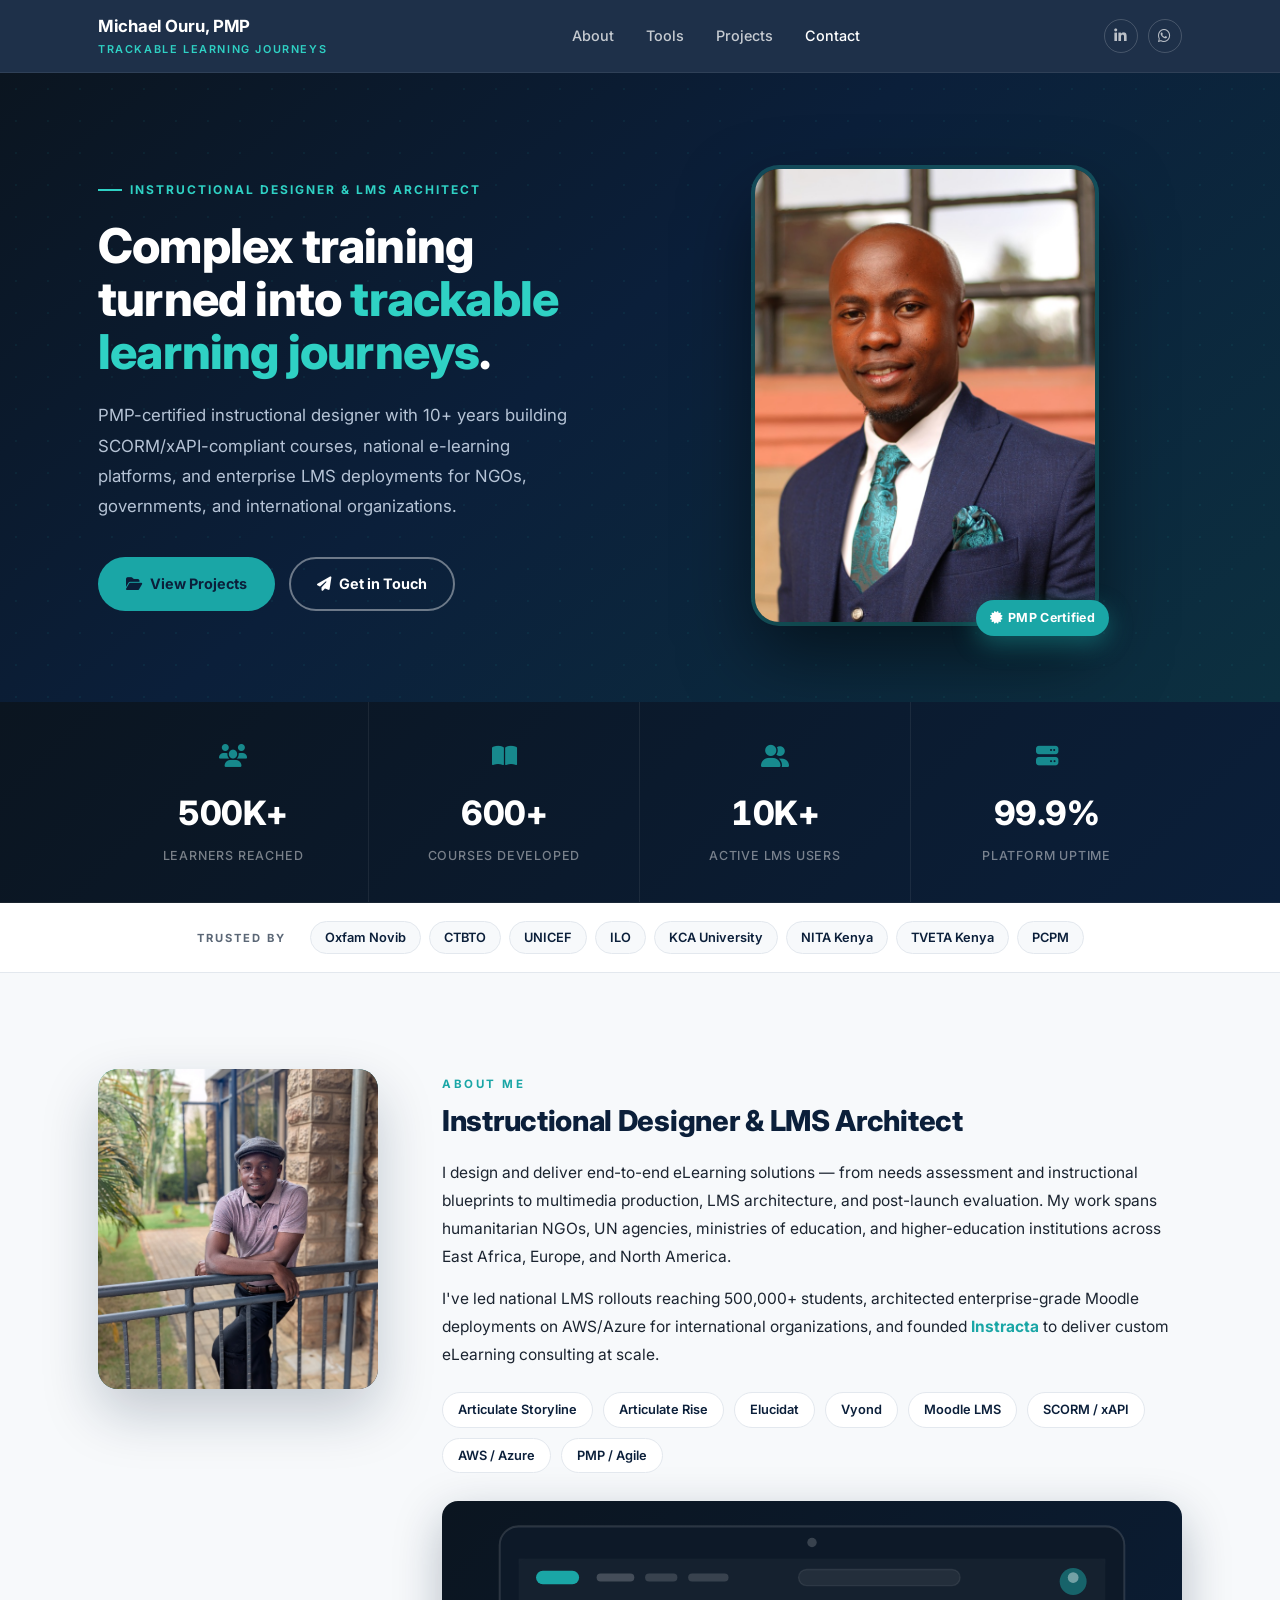
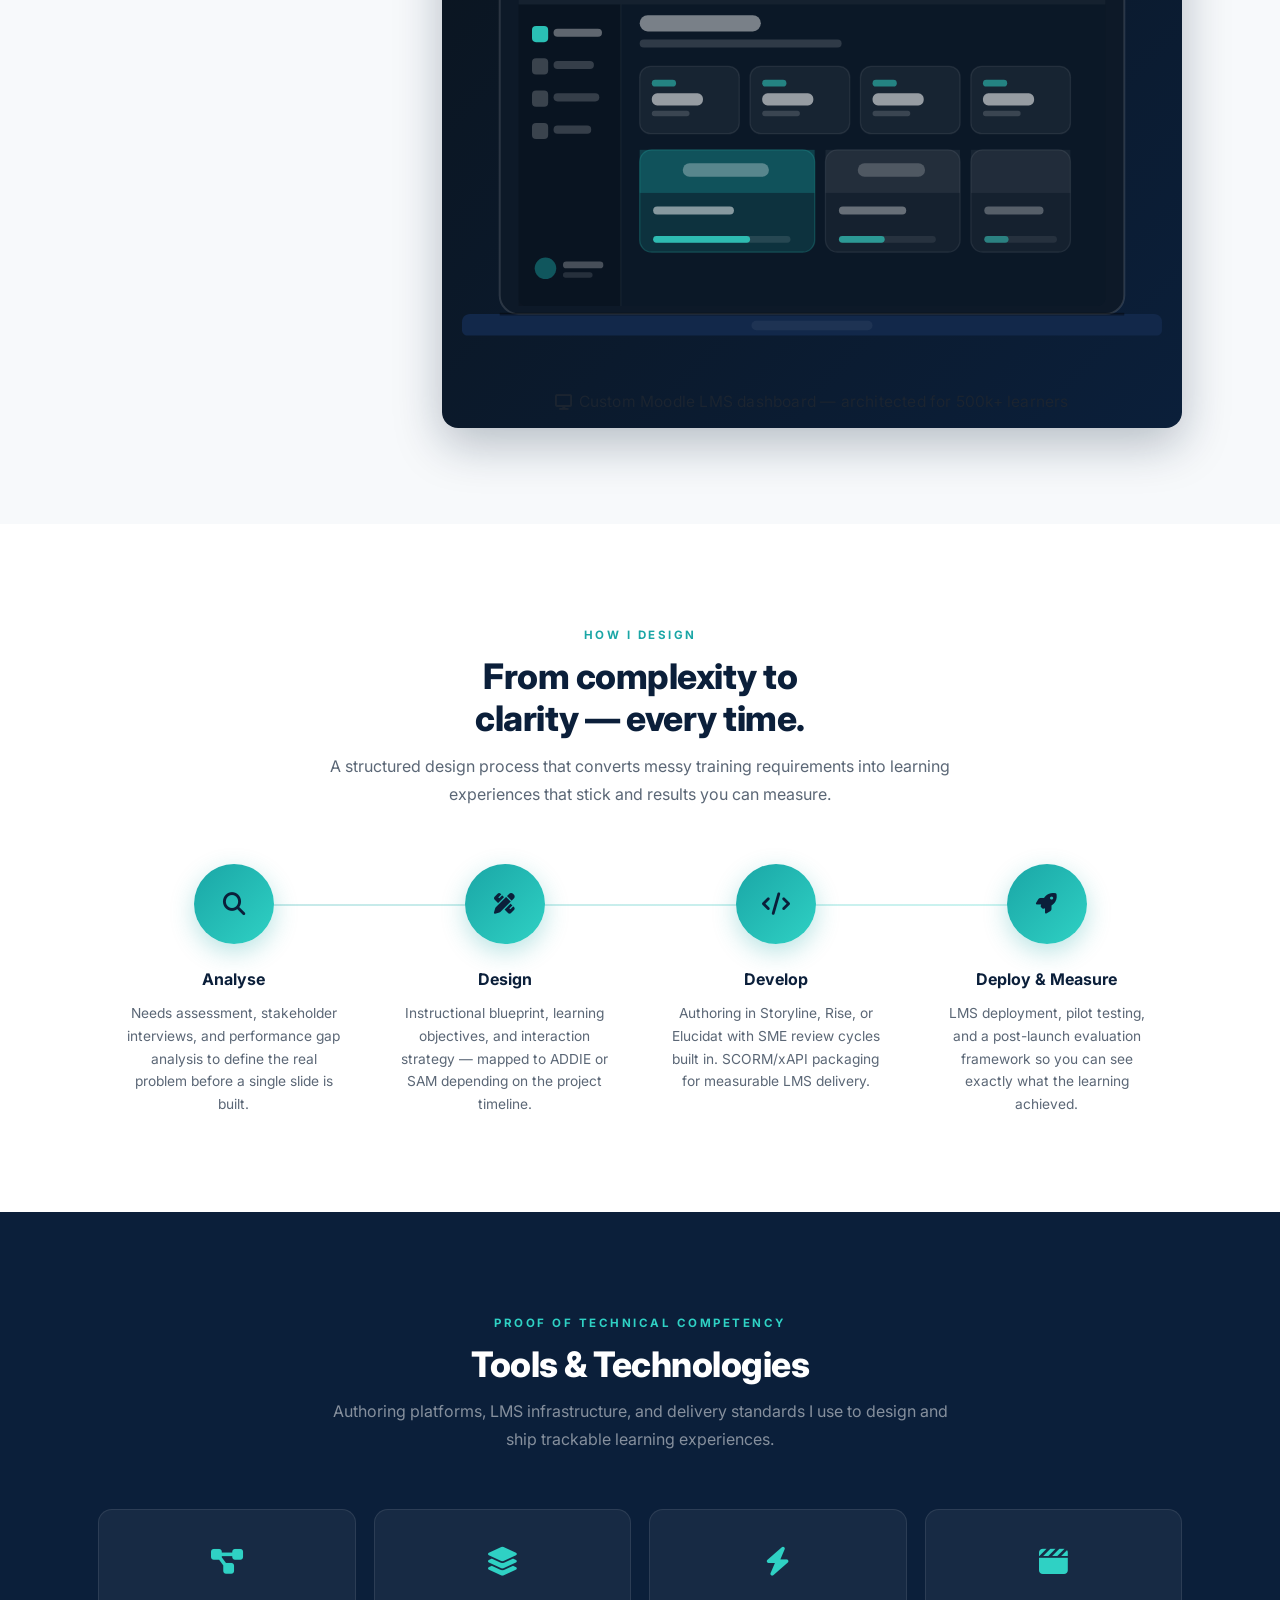
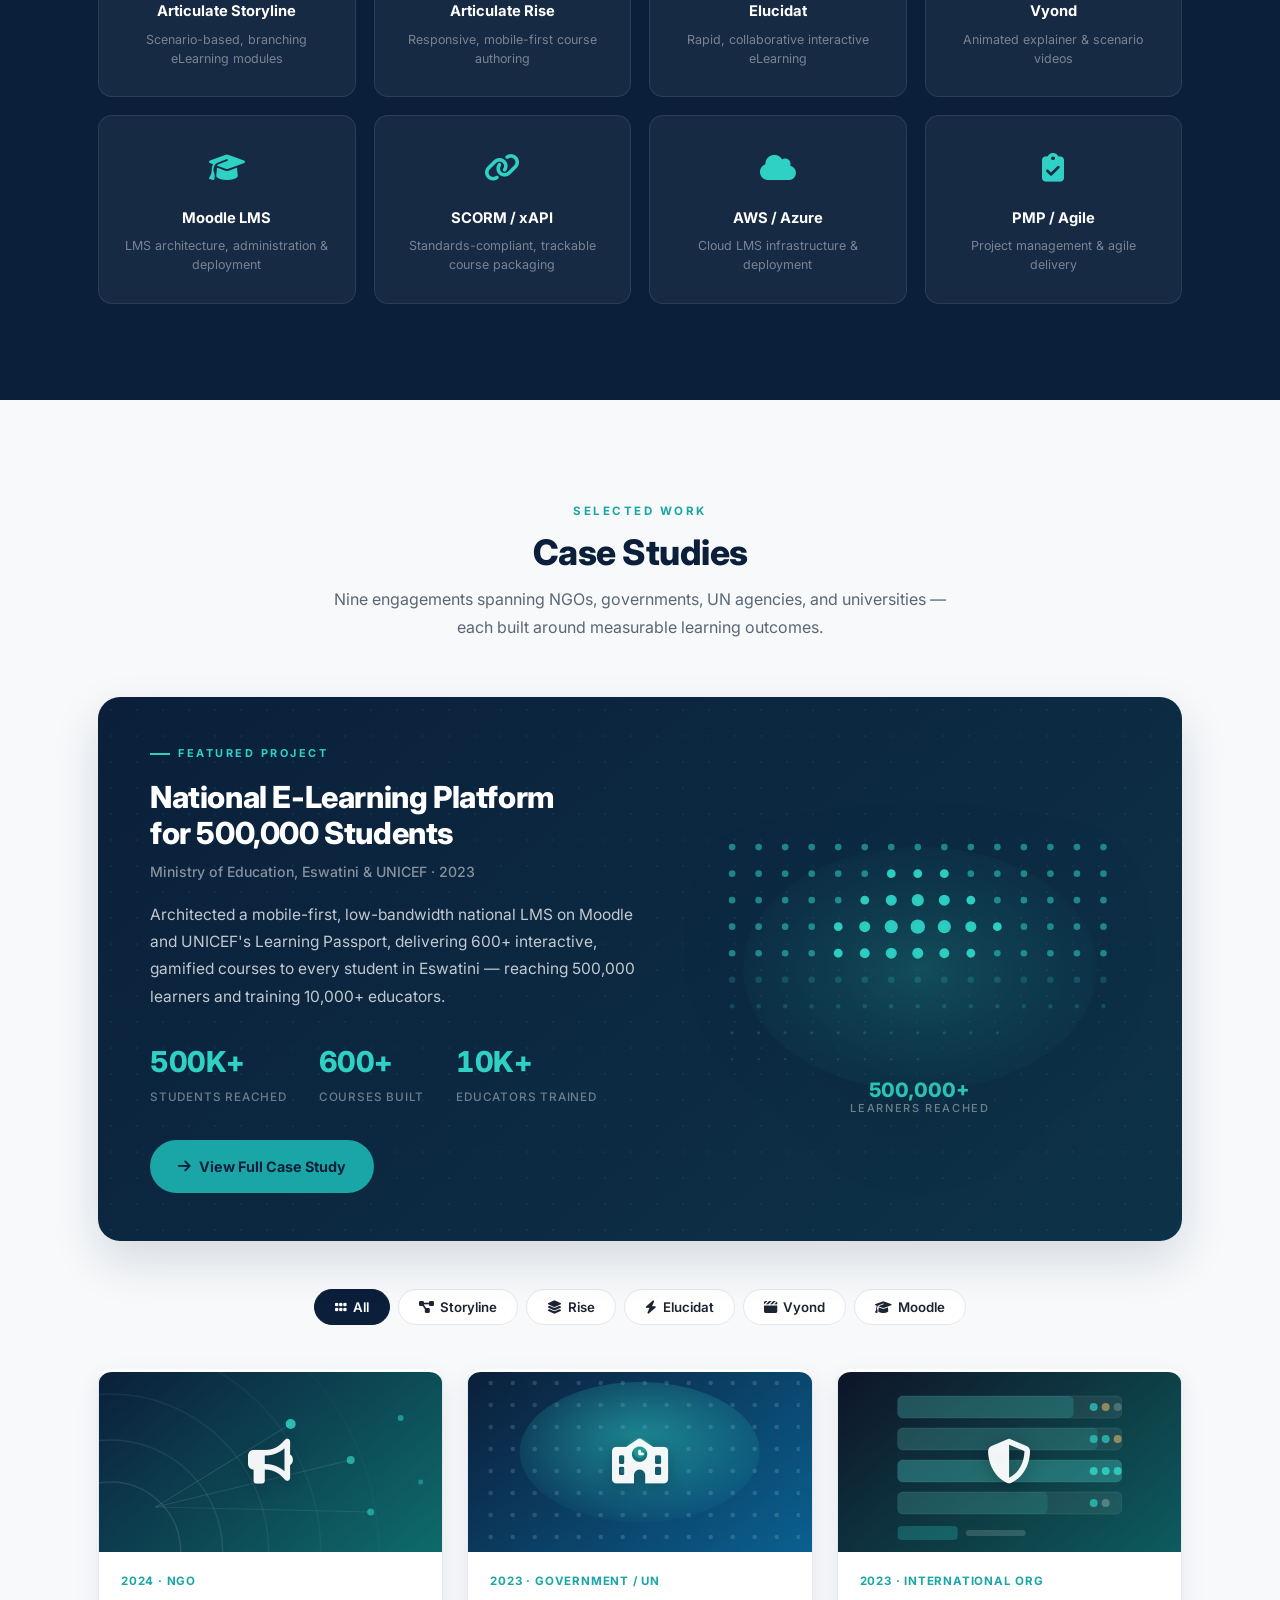
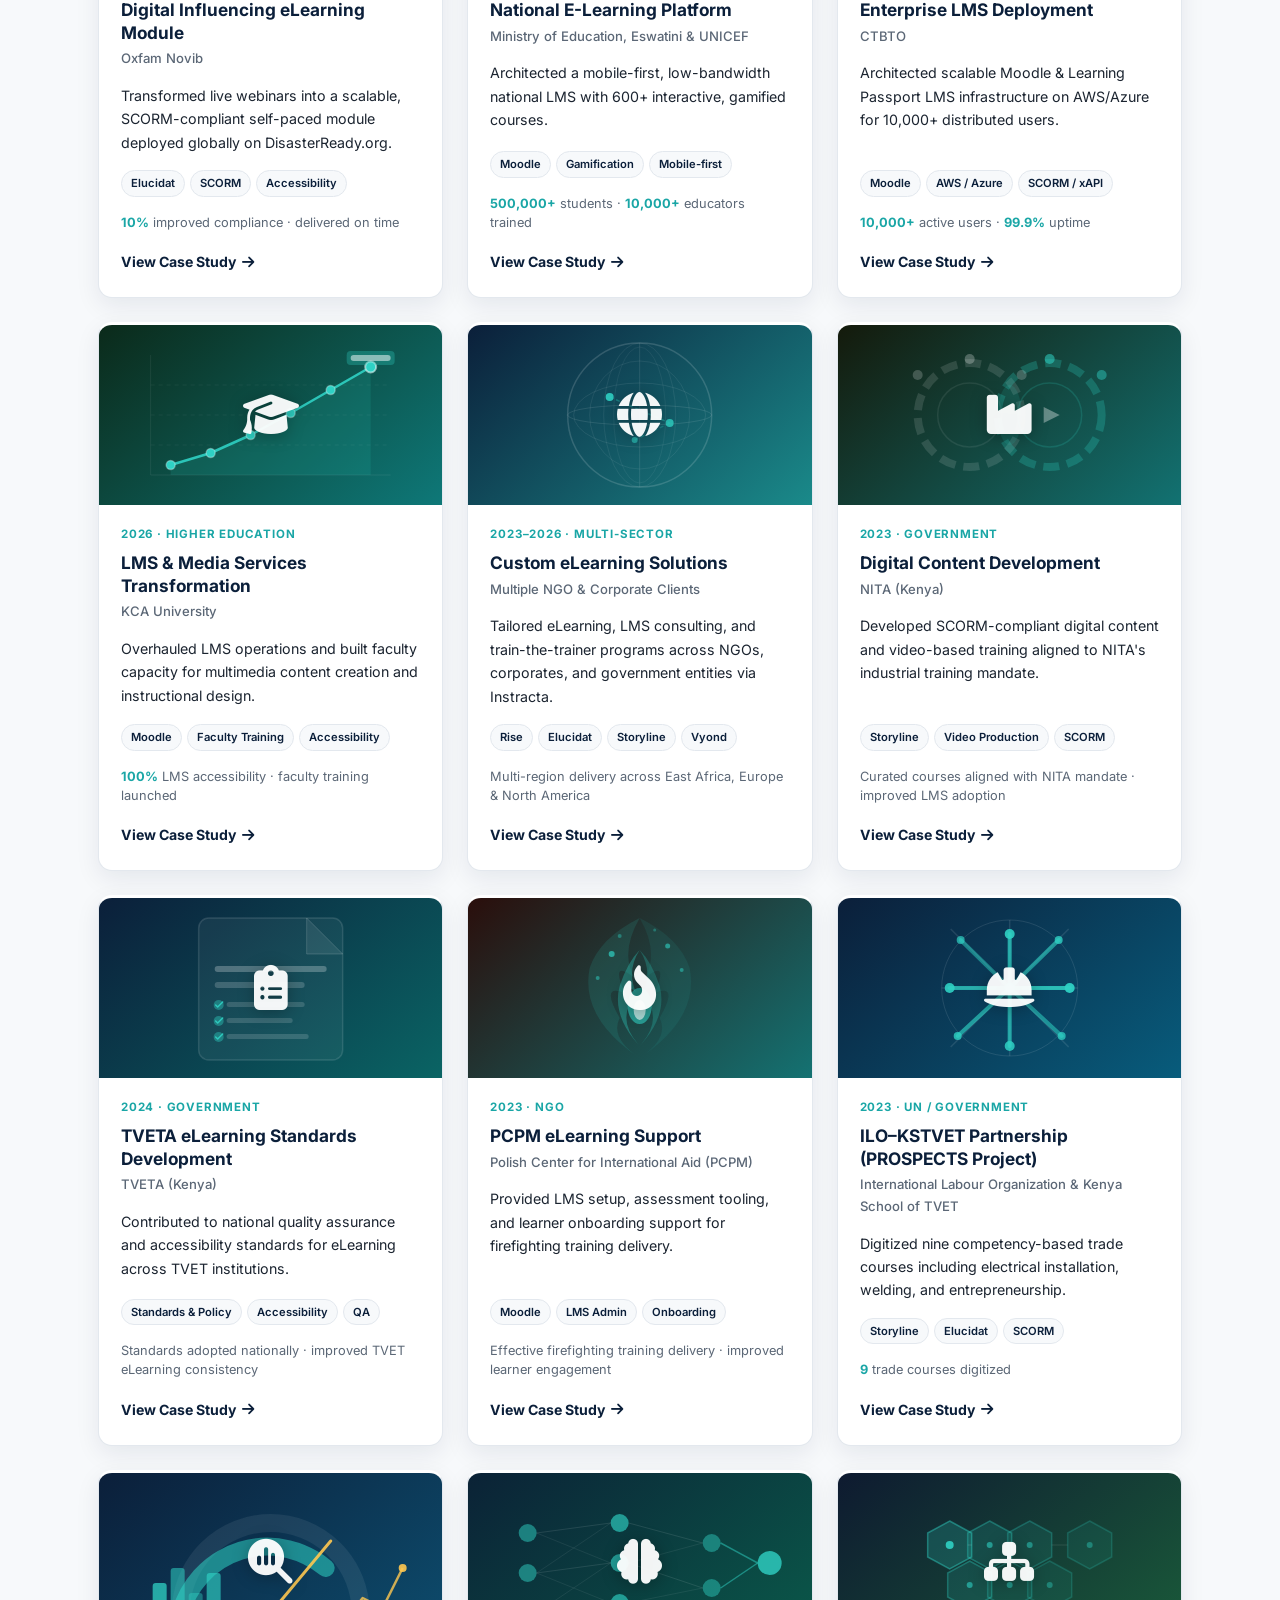
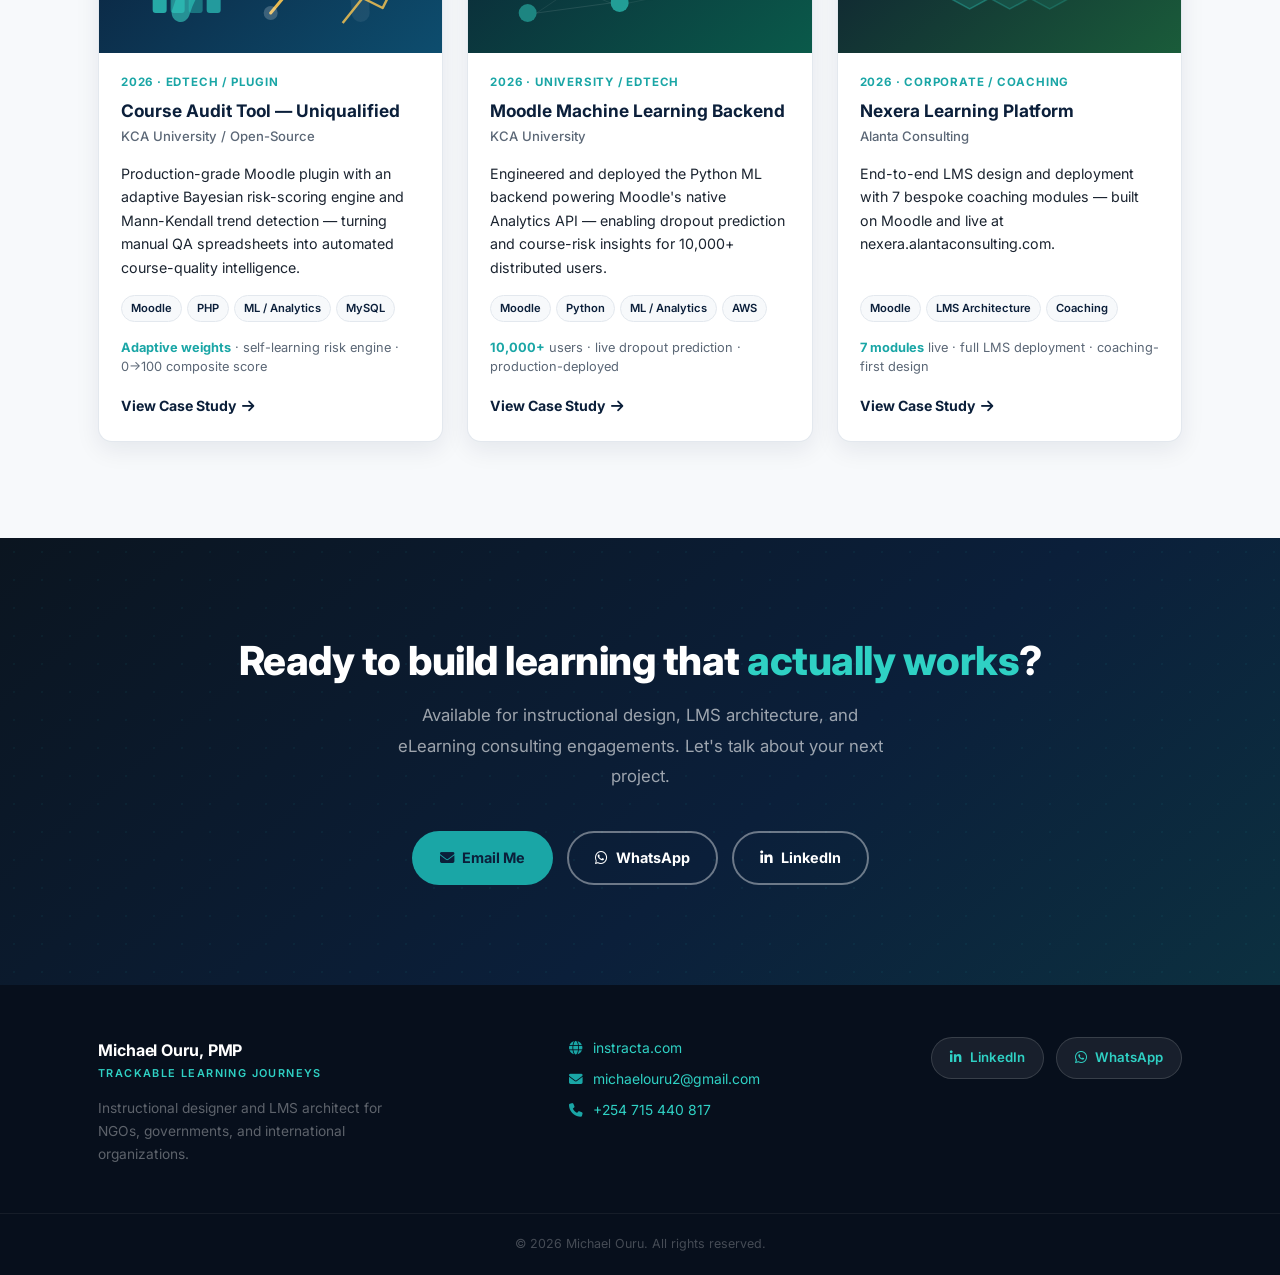
==== commit 4399a9ce: "Add three new projects: Course Audit Tool, Moodle ML Backend, Nexera Learning - index.html: three ne" ====
--- a/index.html
+++ b/index.html
@@ -753,6 +753,120 @@
         </div>
       </article>
 
+      <!-- Card 10: Course Audit Tool — Uniqualified -->
+      <article class="project-card fade-in-up" data-tools="moodle php" style="transition-delay:0.07s">
+        <div class="card-thumb" style="background:linear-gradient(140deg,#0b1f3a 0%,#0d4d6e 100%)">
+          <svg class="thumb-bg" viewBox="0 0 320 180" xmlns="http://www.w3.org/2000/svg" aria-hidden="true">
+            <!-- Risk gauge arcs -->
+            <path d="M160 140 m-90 0 a90 90 0 0 1 180 0" fill="none" stroke="rgba(255,255,255,0.07)" stroke-width="18" stroke-linecap="round"/>
+            <path d="M160 140 m-90 0 a90 90 0 0 1 145 -45" fill="none" stroke="rgba(47,209,196,0.55)" stroke-width="18" stroke-linecap="round"/>
+            <!-- Needle -->
+            <line x1="160" y1="140" x2="220" y2="68" stroke="rgba(255,200,80,0.9)" stroke-width="3" stroke-linecap="round"/>
+            <circle cx="160" cy="140" r="7" fill="rgba(255,255,255,0.2)"/>
+            <!-- Mini bar chart — signal weights -->
+            <rect x="42" y="110" width="14" height="30" rx="3" fill="rgba(47,209,196,0.75)"/>
+            <rect x="60" y="95"  width="14" height="45" rx="3" fill="rgba(47,209,196,0.55)"/>
+            <rect x="78" y="120" width="14" height="20" rx="3" fill="rgba(47,209,196,0.40)"/>
+            <rect x="96" y="100" width="14" height="40" rx="3" fill="rgba(47,209,196,0.65)"/>
+            <!-- Trend arrow -->
+            <polyline points="232,150 252,125 272,135 292,95" fill="none" stroke="rgba(255,200,80,0.8)" stroke-width="2.5" stroke-linejoin="round"/>
+            <circle cx="292" cy="95" r="4" fill="rgba(255,200,80,0.9)"/>
+          </svg>
+          <i class="fa-solid fa-magnifying-glass-chart"></i>
+        </div>
+        <div class="card-body">
+          <div class="year">2026 · EdTech / Plugin</div>
+          <h3>Course Audit Tool — Uniqualified</h3>
+          <div class="client">KCA University / Open-Source</div>
+          <p class="blurb">Production-grade Moodle plugin with an adaptive Bayesian risk-scoring engine and Mann-Kendall trend detection — turning manual QA spreadsheets into automated course-quality intelligence.</p>
+          <div class="tags"><span>Moodle</span><span>PHP</span><span>ML / Analytics</span><span>MySQL</span></div>
+          <div class="results"><strong>Adaptive weights</strong> · self-learning risk engine · 0→100 composite score</div>
+          <a class="card-link" href="projects/course-audit-tool.html">View Case Study <i class="fa-solid fa-arrow-right"></i></a>
+        </div>
+      </article>
+
+      <!-- Card 11: Moodle ML Backend — KCA University -->
+      <article class="project-card fade-in-up" data-tools="moodle php" style="transition-delay:0.14s">
+        <div class="card-thumb" style="background:linear-gradient(140deg,#0b2236 0%,#0a5a4a 100%)">
+          <svg class="thumb-bg" viewBox="0 0 320 180" xmlns="http://www.w3.org/2000/svg" aria-hidden="true">
+            <!-- Neural net nodes -->
+            <circle cx="48"  cy="60"  r="9" fill="rgba(47,209,196,0.5)"/>
+            <circle cx="48"  cy="100" r="9" fill="rgba(47,209,196,0.5)"/>
+            <circle cx="48"  cy="140" r="9" fill="rgba(47,209,196,0.5)"/>
+            <circle cx="140" cy="50"  r="9" fill="rgba(47,209,196,0.65)"/>
+            <circle cx="140" cy="90"  r="9" fill="rgba(47,209,196,0.65)"/>
+            <circle cx="140" cy="130" r="9" fill="rgba(47,209,196,0.65)"/>
+            <circle cx="232" cy="70"  r="9" fill="rgba(47,209,196,0.45)"/>
+            <circle cx="232" cy="115" r="9" fill="rgba(47,209,196,0.45)"/>
+            <circle cx="290" cy="90"  r="12" fill="rgba(47,209,196,0.8)"/>
+            <!-- Connections layer 1→2 -->
+            <line x1="57" y1="60"  x2="131" y2="50"  stroke="rgba(255,255,255,0.10)" stroke-width="1"/>
+            <line x1="57" y1="60"  x2="131" y2="90"  stroke="rgba(255,255,255,0.07)" stroke-width="1"/>
+            <line x1="57" y1="100" x2="131" y2="50"  stroke="rgba(255,255,255,0.07)" stroke-width="1"/>
+            <line x1="57" y1="100" x2="131" y2="90"  stroke="rgba(255,255,255,0.10)" stroke-width="1"/>
+            <line x1="57" y1="100" x2="131" y2="130" stroke="rgba(255,255,255,0.07)" stroke-width="1"/>
+            <line x1="57" y1="140" x2="131" y2="90"  stroke="rgba(255,255,255,0.07)" stroke-width="1"/>
+            <line x1="57" y1="140" x2="131" y2="130" stroke="rgba(255,255,255,0.10)" stroke-width="1"/>
+            <!-- Connections layer 2→3 -->
+            <line x1="149" y1="50"  x2="223" y2="70"  stroke="rgba(255,255,255,0.10)" stroke-width="1"/>
+            <line x1="149" y1="90"  x2="223" y2="70"  stroke="rgba(255,255,255,0.07)" stroke-width="1"/>
+            <line x1="149" y1="90"  x2="223" y2="115" stroke="rgba(255,255,255,0.10)" stroke-width="1"/>
+            <line x1="149" y1="130" x2="223" y2="115" stroke="rgba(255,255,255,0.07)" stroke-width="1"/>
+            <!-- Output -->
+            <line x1="241" y1="70"  x2="278" y2="90"  stroke="rgba(47,209,196,0.5)" stroke-width="1.5"/>
+            <line x1="241" y1="115" x2="278" y2="90"  stroke="rgba(47,209,196,0.5)" stroke-width="1.5"/>
+          </svg>
+          <i class="fa-solid fa-brain"></i>
+        </div>
+        <div class="card-body">
+          <div class="year">2026 · University / EdTech</div>
+          <h3>Moodle Machine Learning Backend</h3>
+          <div class="client">KCA University</div>
+          <p class="blurb">Engineered and deployed the Python ML backend powering Moodle's native Analytics API — enabling dropout prediction and course-risk insights for 10,000+ distributed users.</p>
+          <div class="tags"><span>Moodle</span><span>Python</span><span>ML / Analytics</span><span>AWS</span></div>
+          <div class="results"><strong>10,000+</strong> users · live dropout prediction · production-deployed</div>
+          <a class="card-link" href="projects/moodle-ml-backend.html">View Case Study <i class="fa-solid fa-arrow-right"></i></a>
+        </div>
+      </article>
+
+      <!-- Card 12: Nexera Learning — Alanta Consulting -->
+      <article class="project-card fade-in-up" data-tools="moodle" style="transition-delay:0.0s">
+        <div class="card-thumb" style="background:linear-gradient(140deg,#0e1a30 0%,#1a5c3a 100%)">
+          <svg class="thumb-bg" viewBox="0 0 320 180" xmlns="http://www.w3.org/2000/svg" aria-hidden="true">
+            <!-- 7 module hexagon grid -->
+            <polygon points="100,48 122,60 122,84 100,96 78,84 78,60" fill="rgba(47,209,196,0.20)" stroke="rgba(47,209,196,0.45)" stroke-width="1.5"/>
+            <polygon points="140,48 162,60 162,84 140,96 118,84 118,60" fill="rgba(47,209,196,0.14)" stroke="rgba(47,209,196,0.35)" stroke-width="1.5"/>
+            <polygon points="180,48 202,60 202,84 180,96 158,84 158,60" fill="rgba(47,209,196,0.10)" stroke="rgba(47,209,196,0.28)" stroke-width="1.5"/>
+            <polygon points="120,88 142,100 142,124 120,136 98,124 98,100" fill="rgba(47,209,196,0.14)" stroke="rgba(47,209,196,0.35)" stroke-width="1.5"/>
+            <polygon points="160,88 182,100 182,124 160,136 138,124 138,100" fill="rgba(47,209,196,0.10)" stroke="rgba(47,209,196,0.28)" stroke-width="1.5"/>
+            <polygon points="200,88 222,100 222,124 200,136 178,124 178,100" fill="rgba(47,209,196,0.08)" stroke="rgba(47,209,196,0.22)" stroke-width="1.5"/>
+            <polygon points="240,48 262,60 262,84 240,96 218,84 218,60" fill="rgba(47,209,196,0.08)" stroke="rgba(47,209,196,0.22)" stroke-width="1.5"/>
+            <!-- Center labels (dots) -->
+            <circle cx="100" cy="72" r="4" fill="rgba(47,209,196,0.9)"/>
+            <circle cx="140" cy="72" r="3" fill="rgba(47,209,196,0.6)"/>
+            <circle cx="180" cy="72" r="3" fill="rgba(47,209,196,0.5)"/>
+            <circle cx="120" cy="112" r="3" fill="rgba(47,209,196,0.6)"/>
+            <circle cx="160" cy="112" r="3" fill="rgba(47,209,196,0.5)"/>
+            <circle cx="200" cy="112" r="3" fill="rgba(47,209,196,0.4)"/>
+            <circle cx="240" cy="72" r="3" fill="rgba(47,209,196,0.4)"/>
+            <!-- Connectors -->
+            <line x1="122" y1="72" x2="118" y2="72" stroke="rgba(255,255,255,0.15)" stroke-width="1"/>
+            <line x1="162" y1="72" x2="158" y2="72" stroke="rgba(255,255,255,0.12)" stroke-width="1"/>
+            <line x1="202" y1="72" x2="218" y2="72" stroke="rgba(255,255,255,0.10)" stroke-width="1"/>
+          </svg>
+          <i class="fa-solid fa-sitemap"></i>
+        </div>
+        <div class="card-body">
+          <div class="year">2026 · Corporate / Coaching</div>
+          <h3>Nexera Learning Platform</h3>
+          <div class="client">Alanta Consulting</div>
+          <p class="blurb">End-to-end LMS design and deployment with 7 bespoke coaching modules — built on Moodle and live at nexera.alantaconsulting.com.</p>
+          <div class="tags"><span>Moodle</span><span>LMS Architecture</span><span>Coaching</span></div>
+          <div class="results"><strong>7 modules</strong> live · full LMS deployment · coaching-first design</div>
+          <a class="card-link" href="projects/nexera-learning.html">View Case Study <i class="fa-solid fa-arrow-right"></i></a>
+        </div>
+      </article>
+
     </div>
   </div>
 </section>
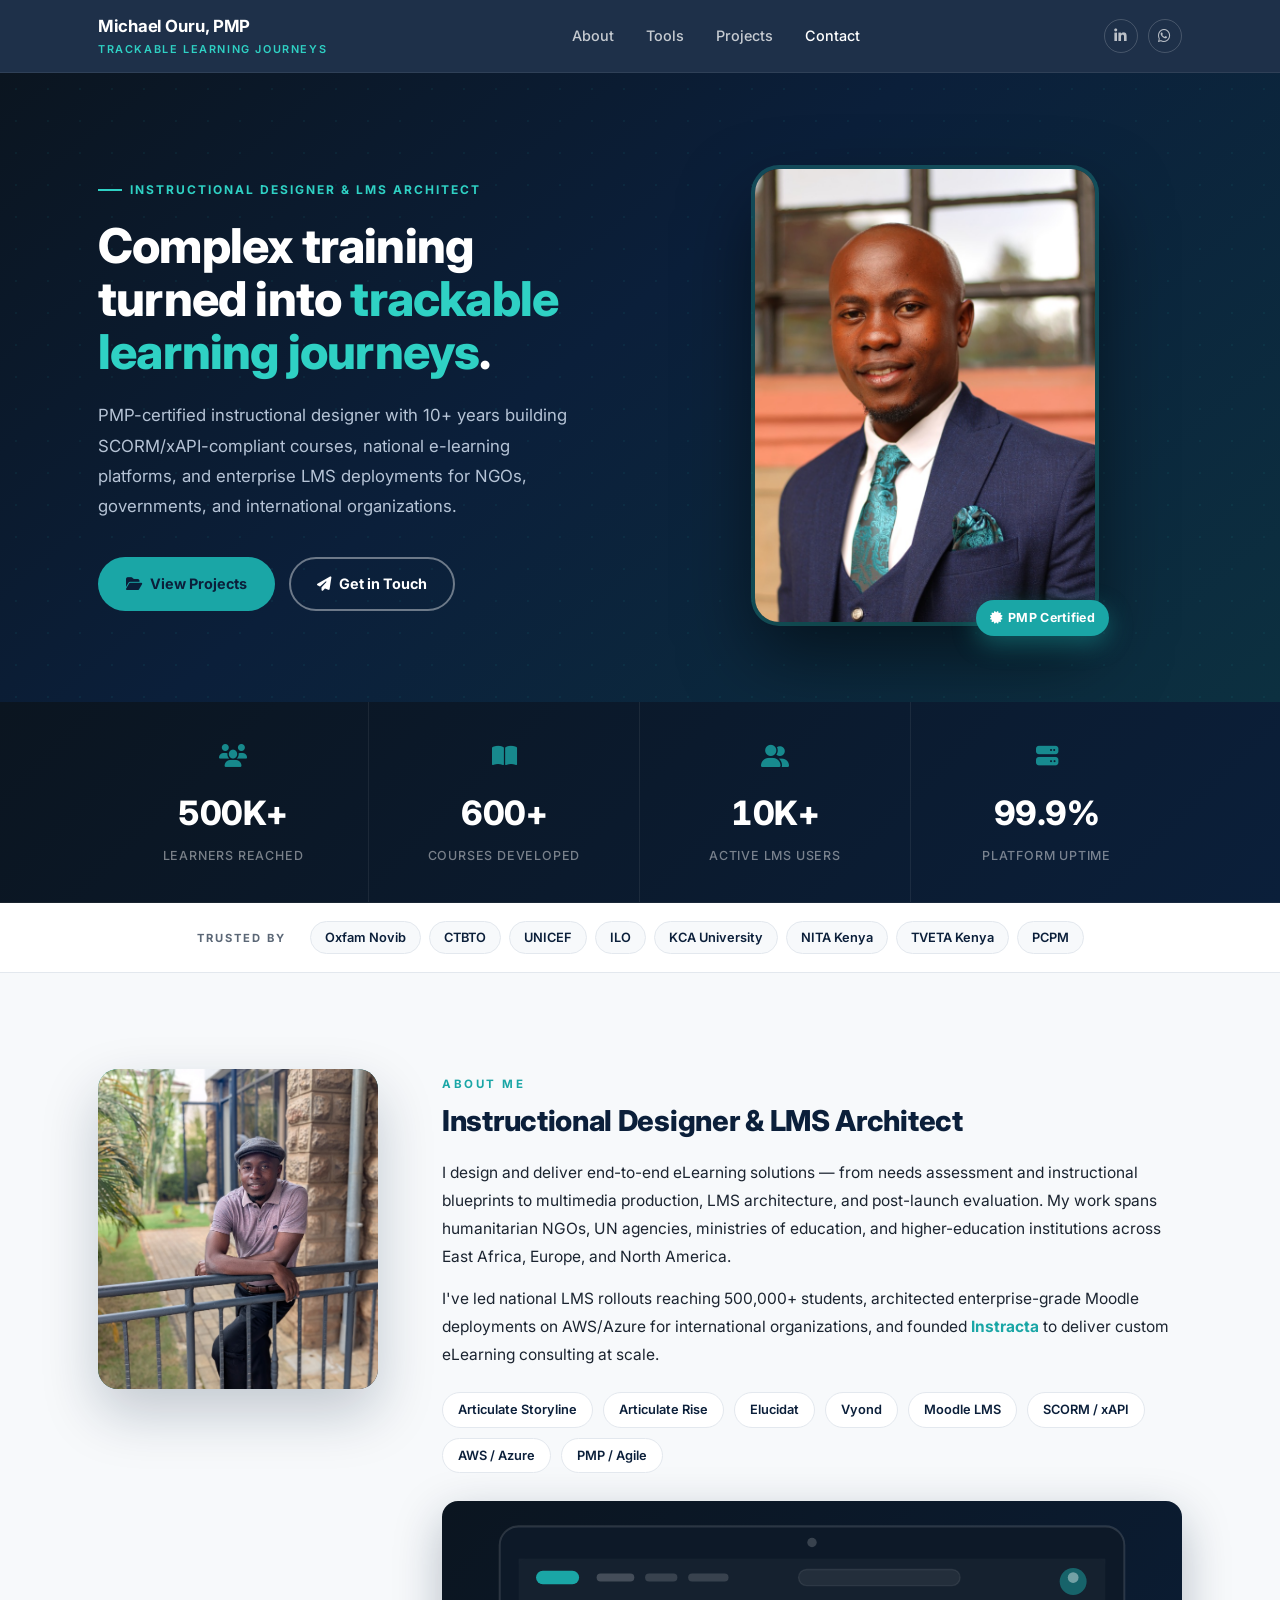
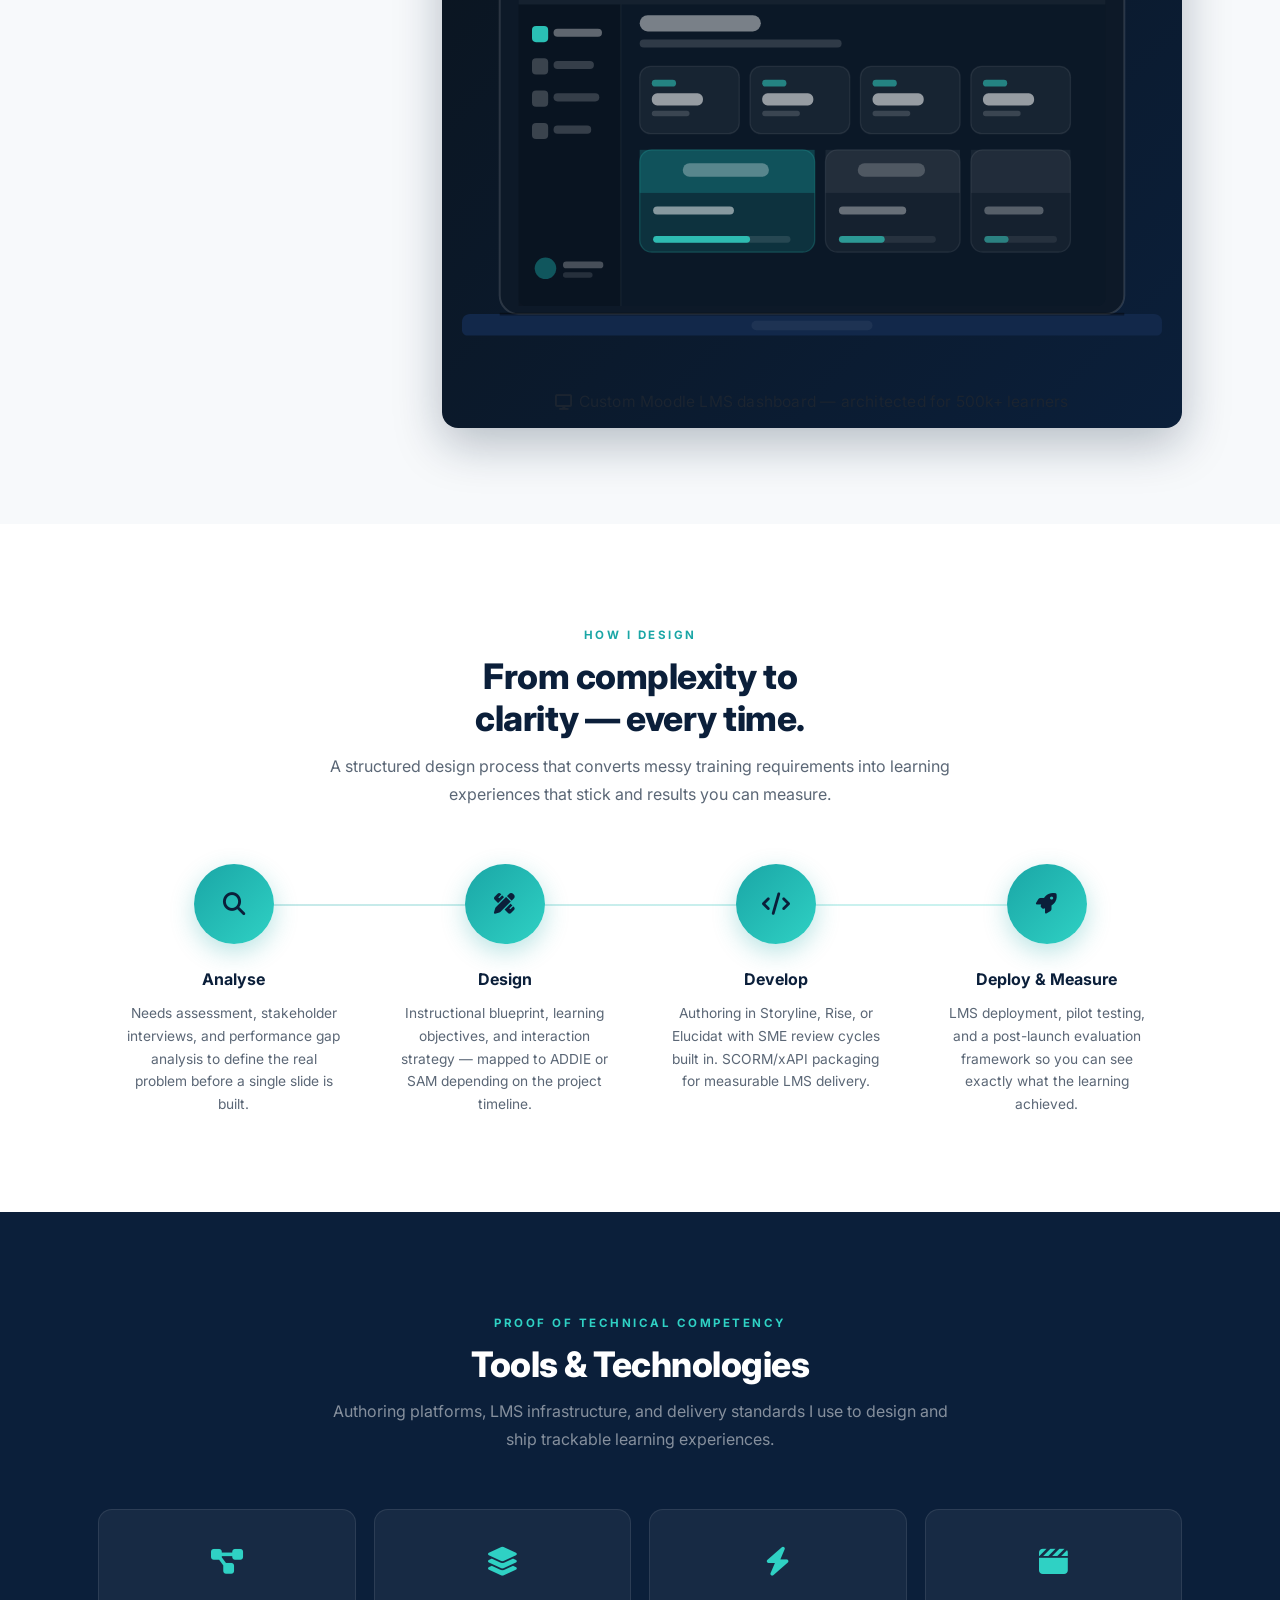
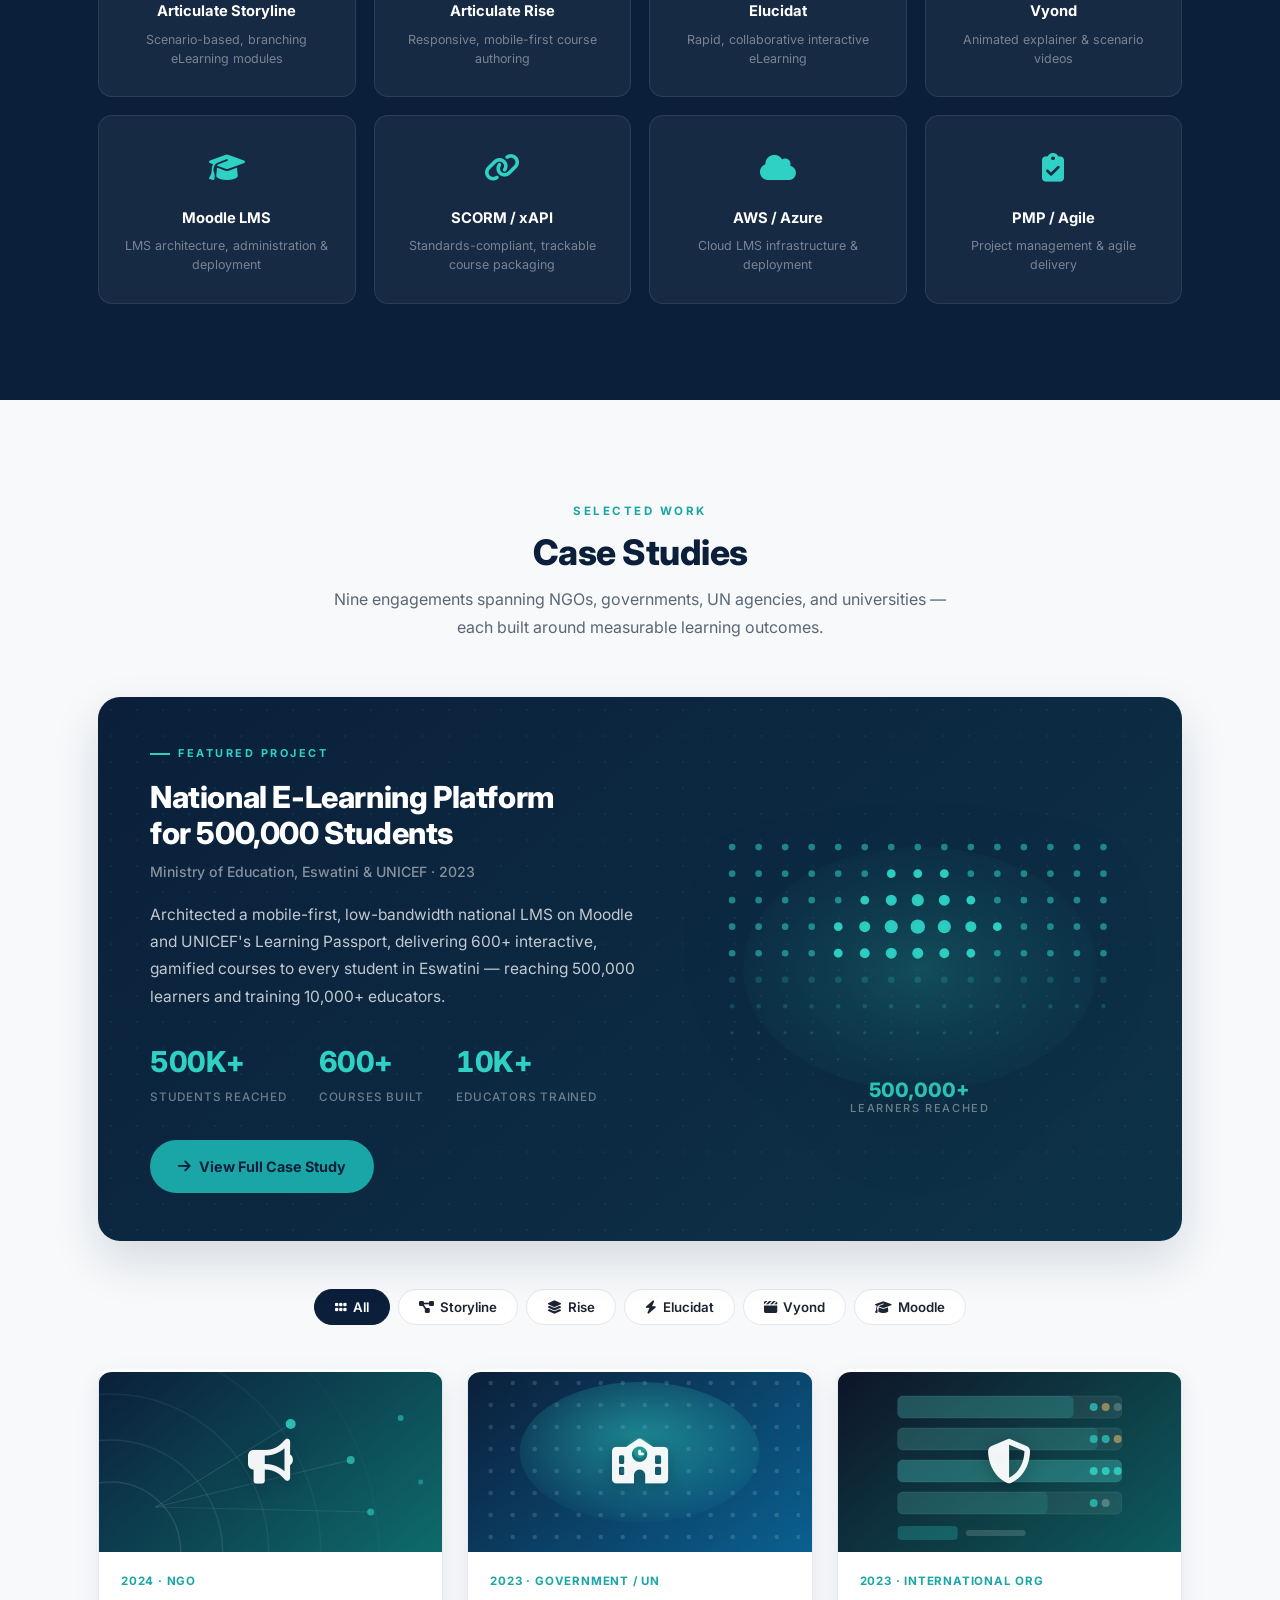
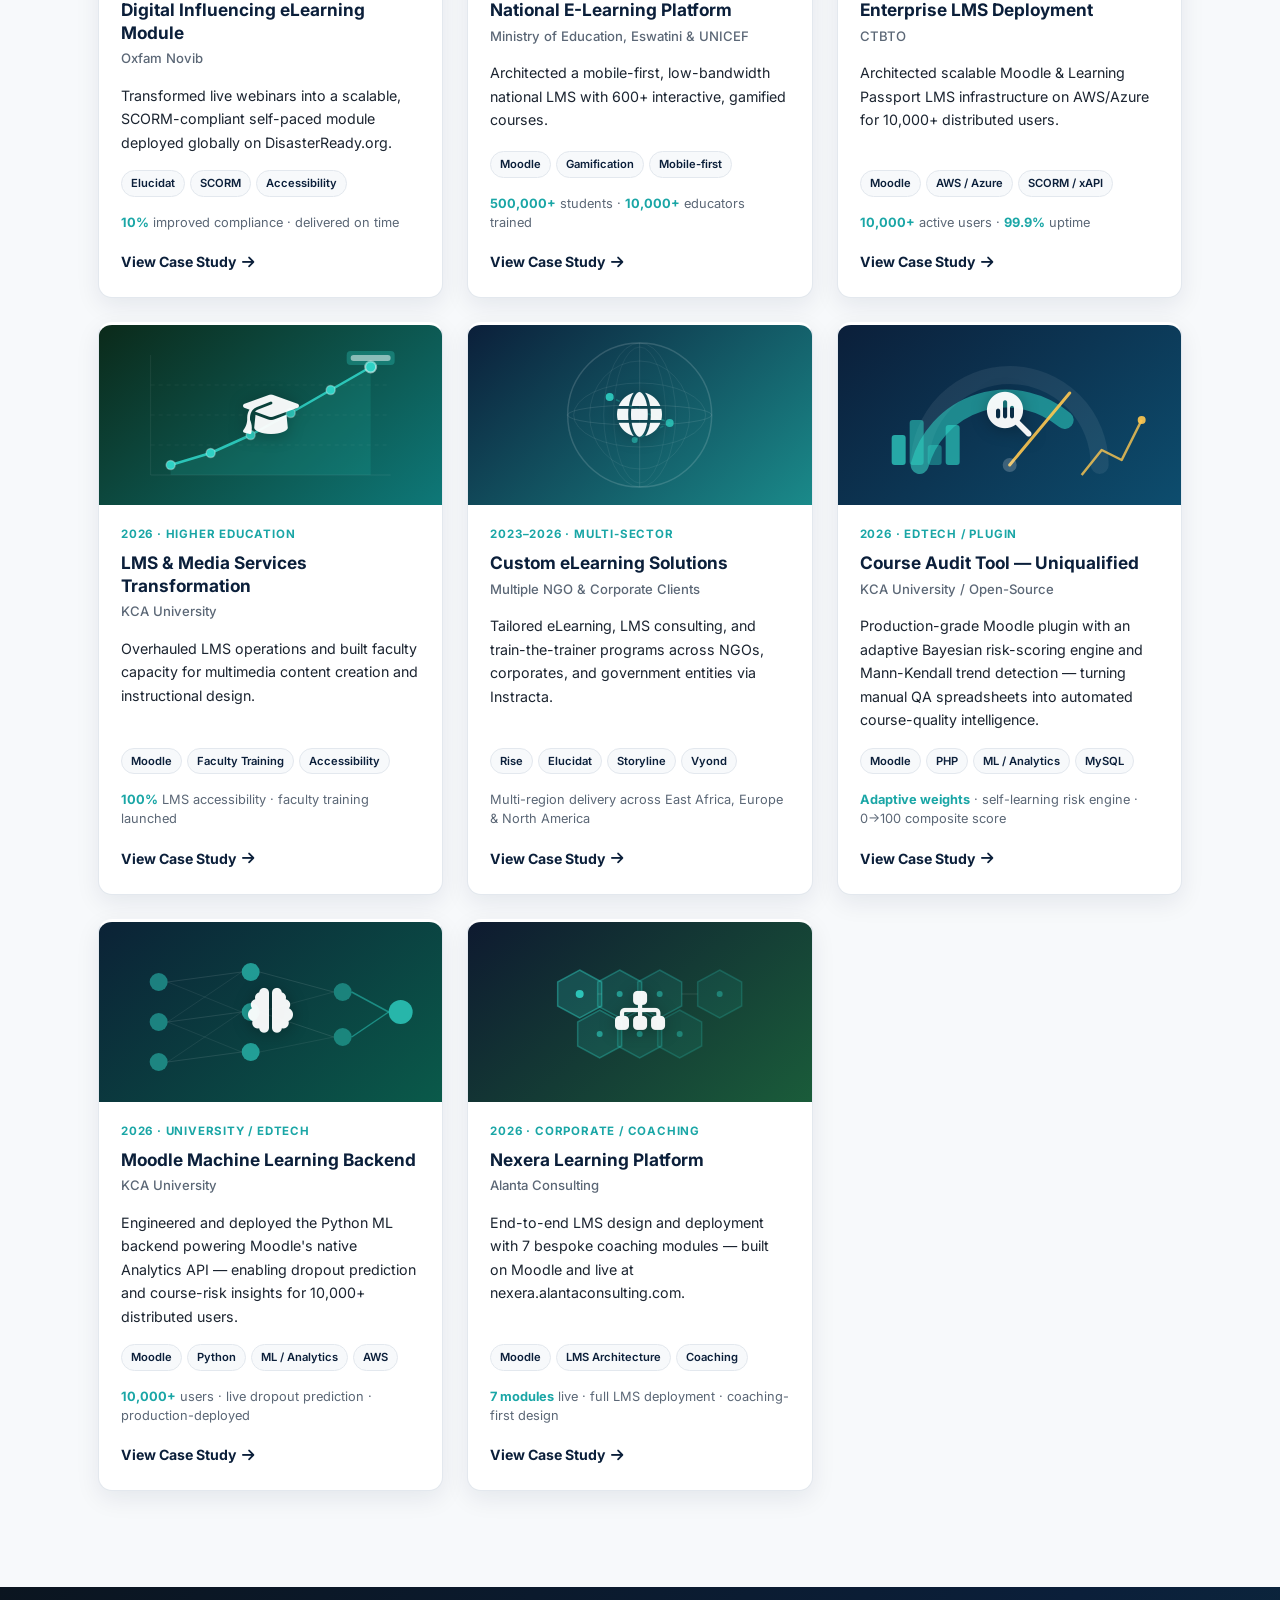
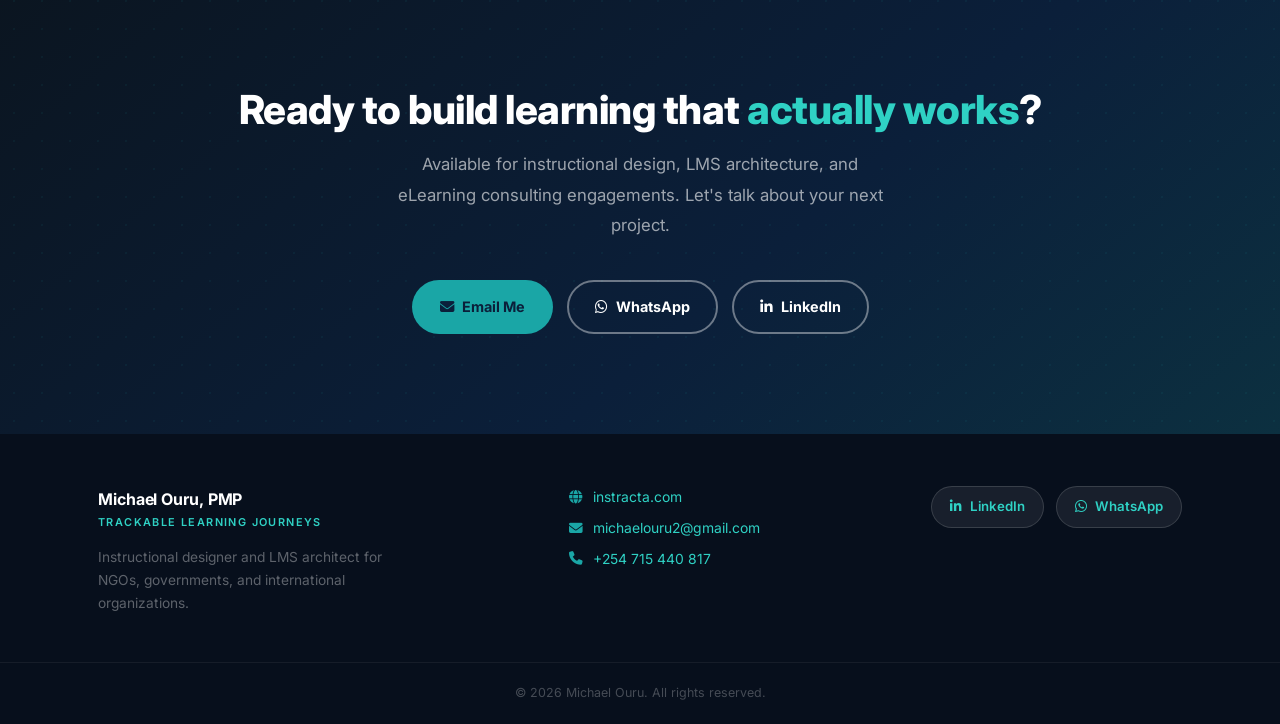
==== commit a0e32259: "Remove NITA, TVETA, PCPM, and ILO-KSTVET project cards Co-Authored-By: Claude Sonnet 4.6 <noreply@an" ====
--- a/index.html
+++ b/index.html
@@ -597,163 +597,7 @@
         </div>
       </article>
 
-      <!-- Card 6: NITA — interlocking rings (industrial / content production) -->
-      <article class="project-card fade-in-up" data-tools="storyline" style="transition-delay:0.14s">
-        <div class="card-thumb" style="background:linear-gradient(140deg,#141a0b 0%,#127272 100%)">
-          <svg class="thumb-bg" viewBox="0 0 320 180" xmlns="http://www.w3.org/2000/svg" aria-hidden="true">
-            <!-- Gear-like circles interlocking -->
-            <circle cx="120" cy="90" r="52" fill="none" stroke="rgba(255,255,255,0.12)" stroke-width="8" stroke-dasharray="16 8"/>
-            <circle cx="200" cy="90" r="52" fill="none" stroke="rgba(47,209,196,0.25)" stroke-width="8" stroke-dasharray="16 8"/>
-            <!-- Inner detail rings -->
-            <circle cx="120" cy="90" r="32" fill="none" stroke="rgba(255,255,255,0.08)" stroke-width="1.5"/>
-            <circle cx="200" cy="90" r="32" fill="none" stroke="rgba(47,209,196,0.18)" stroke-width="1.5"/>
-            <!-- Center overlap highlight -->
-            <ellipse cx="160" cy="90" rx="12" ry="30" fill="rgba(47,209,196,0.12)"/>
-            <!-- Gear teeth dots (spaced around the rings) -->
-            <circle cx="120" cy="34" r="5" fill="rgba(255,255,255,0.25)"/>
-            <circle cx="172" cy="50" r="5" fill="rgba(255,255,255,0.2)"/>
-            <circle cx="68"  cy="50" r="5" fill="rgba(255,255,255,0.2)"/>
-            <circle cx="200" cy="34" r="5" fill="rgba(47,209,196,0.55)"/>
-            <circle cx="252" cy="50" r="5" fill="rgba(47,209,196,0.45)"/>
-            <!-- Play button hint in right gear -->
-            <polygon points="194,82 194,98 210,90" fill="rgba(255,255,255,0.35)"/>
-          </svg>
-          <i class="fa-solid fa-industry"></i>
-        </div>
-        <div class="card-body">
-          <div class="year">2023 · Government</div>
-          <h3>Digital Content Development</h3>
-          <div class="client">NITA (Kenya)</div>
-          <p class="blurb">Developed SCORM-compliant digital content and video-based training aligned to NITA's industrial training mandate.</p>
-          <div class="tags"><span>Storyline</span><span>Video Production</span><span>SCORM</span></div>
-          <div class="results">Curated courses aligned with NITA mandate · improved LMS adoption</div>
-          <a class="card-link" href="projects/nita.html">View Case Study <i class="fa-solid fa-arrow-right"></i></a>
-        </div>
-      </article>
-
-      <!-- Card 7: TVETA — document / policy lines -->
-      <article class="project-card fade-in-up" data-tools="moodle">
-        <div class="card-thumb" style="background:linear-gradient(140deg,#0b1f3a 0%,#0a6464 100%)">
-          <svg class="thumb-bg" viewBox="0 0 320 180" xmlns="http://www.w3.org/2000/svg" aria-hidden="true">
-            <!-- Document silhouette -->
-            <rect x="88" y="20" width="144" height="142" rx="10" fill="rgba(255,255,255,0.05)" stroke="rgba(255,255,255,0.12)" stroke-width="1.5"/>
-            <!-- Folded corner -->
-            <path d="M196 20 L232 56 L196 56 Z" fill="rgba(255,255,255,0.08)"/>
-            <path d="M196 20 L232 56 L196 56 Z" fill="none" stroke="rgba(255,255,255,0.15)" stroke-width="1"/>
-            <!-- Document lines -->
-            <rect x="104" y="68"  width="112" height="6" rx="3" fill="rgba(255,255,255,0.25)"/>
-            <rect x="104" y="84"  width="90"  height="6" rx="3" fill="rgba(255,255,255,0.18)"/>
-            <!-- Checkmark items -->
-            <rect x="116" y="104" width="78"  height="5" rx="2.5" fill="rgba(255,255,255,0.15)"/>
-            <circle cx="108" cy="107" r="5" fill="rgba(47,209,196,0.4)"/>
-            <polyline points="105,107 107,109 112,104" fill="none" stroke="rgba(47,209,196,0.9)" stroke-width="1.5" stroke-linecap="round" stroke-linejoin="round"/>
-            <rect x="116" y="120" width="66"  height="5" rx="2.5" fill="rgba(255,255,255,0.15)"/>
-            <circle cx="108" cy="123" r="5" fill="rgba(47,209,196,0.4)"/>
-            <polyline points="105,123 107,125 112,120" fill="none" stroke="rgba(47,209,196,0.9)" stroke-width="1.5" stroke-linecap="round" stroke-linejoin="round"/>
-            <rect x="116" y="136" width="82"  height="5" rx="2.5" fill="rgba(255,255,255,0.15)"/>
-            <circle cx="108" cy="139" r="5" fill="rgba(47,209,196,0.4)"/>
-            <polyline points="105,139 107,141 112,136" fill="none" stroke="rgba(47,209,196,0.9)" stroke-width="1.5" stroke-linecap="round" stroke-linejoin="round"/>
-          </svg>
-          <i class="fa-solid fa-clipboard-list"></i>
-        </div>
-        <div class="card-body">
-          <div class="year">2024 · Government</div>
-          <h3>TVETA eLearning Standards Development</h3>
-          <div class="client">TVETA (Kenya)</div>
-          <p class="blurb">Contributed to national quality assurance and accessibility standards for eLearning across TVET institutions.</p>
-          <div class="tags"><span>Standards &amp; Policy</span><span>Accessibility</span><span>QA</span></div>
-          <div class="results">Standards adopted nationally · improved TVET eLearning consistency</div>
-          <a class="card-link" href="projects/tveta.html">View Case Study <i class="fa-solid fa-arrow-right"></i></a>
-        </div>
-      </article>
-
-      <!-- Card 8: PCPM — abstract flame triangles -->
-      <article class="project-card fade-in-up" data-tools="moodle" style="transition-delay:0.07s">
-        <div class="card-thumb" style="background:linear-gradient(140deg,#2a0e0b 0%,#147272 100%)">
-          <svg class="thumb-bg" viewBox="0 0 320 180" xmlns="http://www.w3.org/2000/svg" aria-hidden="true">
-            <!-- Abstract flame composed of triangular facets -->
-            <!-- Outer flame (large, transparent) -->
-            <path d="M160 160 Q100 120 110 70 Q120 40 160 20 Q140 55 155 80 Q130 60 145 95 Q120 85 140 120 Q130 140 160 160 Z" fill="rgba(47,209,196,0.12)"/>
-            <path d="M160 160 Q220 120 210 70 Q200 40 160 20 Q180 55 165 80 Q190 60 175 95 Q200 85 180 120 Q190 140 160 160 Z" fill="rgba(47,209,196,0.08)"/>
-            <!-- Core flame shape -->
-            <path d="M160 148 Q132 118 140 88 Q148 64 160 52 Q147 72 156 94 Q138 80 150 106 Q140 126 160 148 Z" fill="rgba(47,209,196,0.35)"/>
-            <path d="M160 148 Q188 118 180 88 Q172 64 160 52 Q173 72 164 94 Q182 80 170 106 Q180 126 160 148 Z" fill="rgba(47,209,196,0.25)"/>
-            <!-- Inner hot core -->
-            <ellipse cx="160" cy="108" rx="12" ry="18" fill="rgba(47,209,196,0.6)"/>
-            <ellipse cx="160" cy="112" rx="6"  ry="10" fill="rgba(255,255,255,0.6)"/>
-            <!-- Spark dots -->
-            <circle cx="132" cy="56" r="3" fill="rgba(47,209,196,0.7)"/>
-            <circle cx="188" cy="48" r="2.5" fill="rgba(47,209,196,0.6)"/>
-            <circle cx="118" cy="80" r="2" fill="rgba(47,209,196,0.5)"/>
-            <circle cx="202" cy="72" r="2" fill="rgba(47,209,196,0.5)"/>
-            <circle cx="140" cy="38" r="2" fill="rgba(47,209,196,0.4)"/>
-            <circle cx="175" cy="32" r="1.5" fill="rgba(47,209,196,0.35)"/>
-          </svg>
-          <i class="fa-solid fa-fire-flame-curved"></i>
-        </div>
-        <div class="card-body">
-          <div class="year">2023 · NGO</div>
-          <h3>PCPM eLearning Support</h3>
-          <div class="client">Polish Center for International Aid (PCPM)</div>
-          <p class="blurb">Provided LMS setup, assessment tooling, and learner onboarding support for firefighting training delivery.</p>
-          <div class="tags"><span>Moodle</span><span>LMS Admin</span><span>Onboarding</span></div>
-          <div class="results">Effective firefighting training delivery · improved learner engagement</div>
-          <a class="card-link" href="projects/pcpm.html">View Case Study <i class="fa-solid fa-arrow-right"></i></a>
-        </div>
-      </article>
-
-      <!-- Card 9: ILO-KSTVET — radial skills wheel -->
-      <article class="project-card fade-in-up" data-tools="storyline elucidat" style="transition-delay:0.14s">
-        <div class="card-thumb" style="background:linear-gradient(140deg,#0b1f3a 0%,#085c7c 100%)">
-          <svg class="thumb-bg" viewBox="0 0 320 180" xmlns="http://www.w3.org/2000/svg" aria-hidden="true">
-            <!-- Radial skills wheel (competency segments) -->
-            <!-- Outer ring -->
-            <circle cx="160" cy="90" r="68" fill="none" stroke="rgba(255,255,255,0.1)" stroke-width="1"/>
-            <!-- Radial spokes -->
-            <line x1="160" y1="90" x2="160" y2="22"  stroke="rgba(255,255,255,0.10)" stroke-width="1.5"/>
-            <line x1="160" y1="90" x2="219" y2="31"  stroke="rgba(255,255,255,0.10)" stroke-width="1.5"/>
-            <line x1="160" y1="90" x2="228" y2="90"  stroke="rgba(255,255,255,0.10)" stroke-width="1.5"/>
-            <line x1="160" y1="90" x2="219" y2="149" stroke="rgba(255,255,255,0.10)" stroke-width="1.5"/>
-            <line x1="160" y1="90" x2="160" y2="158" stroke="rgba(255,255,255,0.10)" stroke-width="1.5"/>
-            <line x1="160" y1="90" x2="101" y2="149" stroke="rgba(255,255,255,0.10)" stroke-width="1.5"/>
-            <line x1="160" y1="90" x2="92"  y2="90"  stroke="rgba(255,255,255,0.10)" stroke-width="1.5"/>
-            <line x1="160" y1="90" x2="101" y2="31"  stroke="rgba(255,255,255,0.10)" stroke-width="1.5"/>
-            <!-- Filled segments (skill levels — varying lengths) -->
-            <line x1="160" y1="90" x2="160" y2="36"  stroke="rgba(47,209,196,0.75)" stroke-width="4" stroke-linecap="round"/>
-            <line x1="160" y1="90" x2="209" y2="42"  stroke="rgba(47,209,196,0.60)" stroke-width="4" stroke-linecap="round"/>
-            <line x1="160" y1="90" x2="220" y2="90"  stroke="rgba(47,209,196,0.85)" stroke-width="4" stroke-linecap="round"/>
-            <line x1="160" y1="90" x2="212" y2="138" stroke="rgba(47,209,196,0.55)" stroke-width="4" stroke-linecap="round"/>
-            <line x1="160" y1="90" x2="160" y2="148" stroke="rgba(47,209,196,0.70)" stroke-width="4" stroke-linecap="round"/>
-            <line x1="160" y1="90" x2="108" y2="138" stroke="rgba(47,209,196,0.65)" stroke-width="4" stroke-linecap="round"/>
-            <line x1="160" y1="90" x2="100" y2="90"  stroke="rgba(47,209,196,0.75)" stroke-width="4" stroke-linecap="round"/>
-            <line x1="160" y1="90" x2="111" y2="42"  stroke="rgba(47,209,196,0.50)" stroke-width="4" stroke-linecap="round"/>
-            <!-- Skill endpoint dots -->
-            <circle cx="160" cy="36"  r="5" fill="rgba(47,209,196,0.9)"/>
-            <circle cx="209" cy="42"  r="4" fill="rgba(47,209,196,0.8)"/>
-            <circle cx="220" cy="90"  r="5" fill="rgba(47,209,196,0.95)"/>
-            <circle cx="212" cy="138" r="4" fill="rgba(47,209,196,0.75)"/>
-            <circle cx="160" cy="148" r="5" fill="rgba(47,209,196,0.85)"/>
-            <circle cx="108" cy="138" r="4" fill="rgba(47,209,196,0.80)"/>
-            <circle cx="100" cy="90"  r="5" fill="rgba(47,209,196,0.9)"/>
-            <circle cx="111" cy="42"  r="4" fill="rgba(47,209,196,0.7)"/>
-            <!-- Center -->
-            <circle cx="160" cy="90" r="10" fill="rgba(47,209,196,0.3)"/>
-            <circle cx="160" cy="90" r="5"  fill="rgba(47,209,196,0.85)"/>
-          </svg>
-          <i class="fa-solid fa-helmet-safety"></i>
-        </div>
-        <div class="card-body">
-          <div class="year">2023 · UN / Government</div>
-          <h3>ILO–KSTVET Partnership (PROSPECTS Project)</h3>
-          <div class="client">International Labour Organization &amp; Kenya School of TVET</div>
-          <p class="blurb">Digitized nine competency-based trade courses including electrical installation, welding, and entrepreneurship.</p>
-          <div class="tags"><span>Storyline</span><span>Elucidat</span><span>SCORM</span></div>
-          <div class="results"><strong>9</strong> trade courses digitized</div>
-          <a class="card-link" href="projects/ilo-kstvet.html">View Case Study <i class="fa-solid fa-arrow-right"></i></a>
-        </div>
-      </article>
-
-      <!-- Card 10: Course Audit Tool — Uniqualified -->
+      <!-- Card 6: Course Audit Tool — Uniqualified -->
       <article class="project-card fade-in-up" data-tools="moodle php" style="transition-delay:0.07s">
         <div class="card-thumb" style="background:linear-gradient(140deg,#0b1f3a 0%,#0d4d6e 100%)">
           <svg class="thumb-bg" viewBox="0 0 320 180" xmlns="http://www.w3.org/2000/svg" aria-hidden="true">
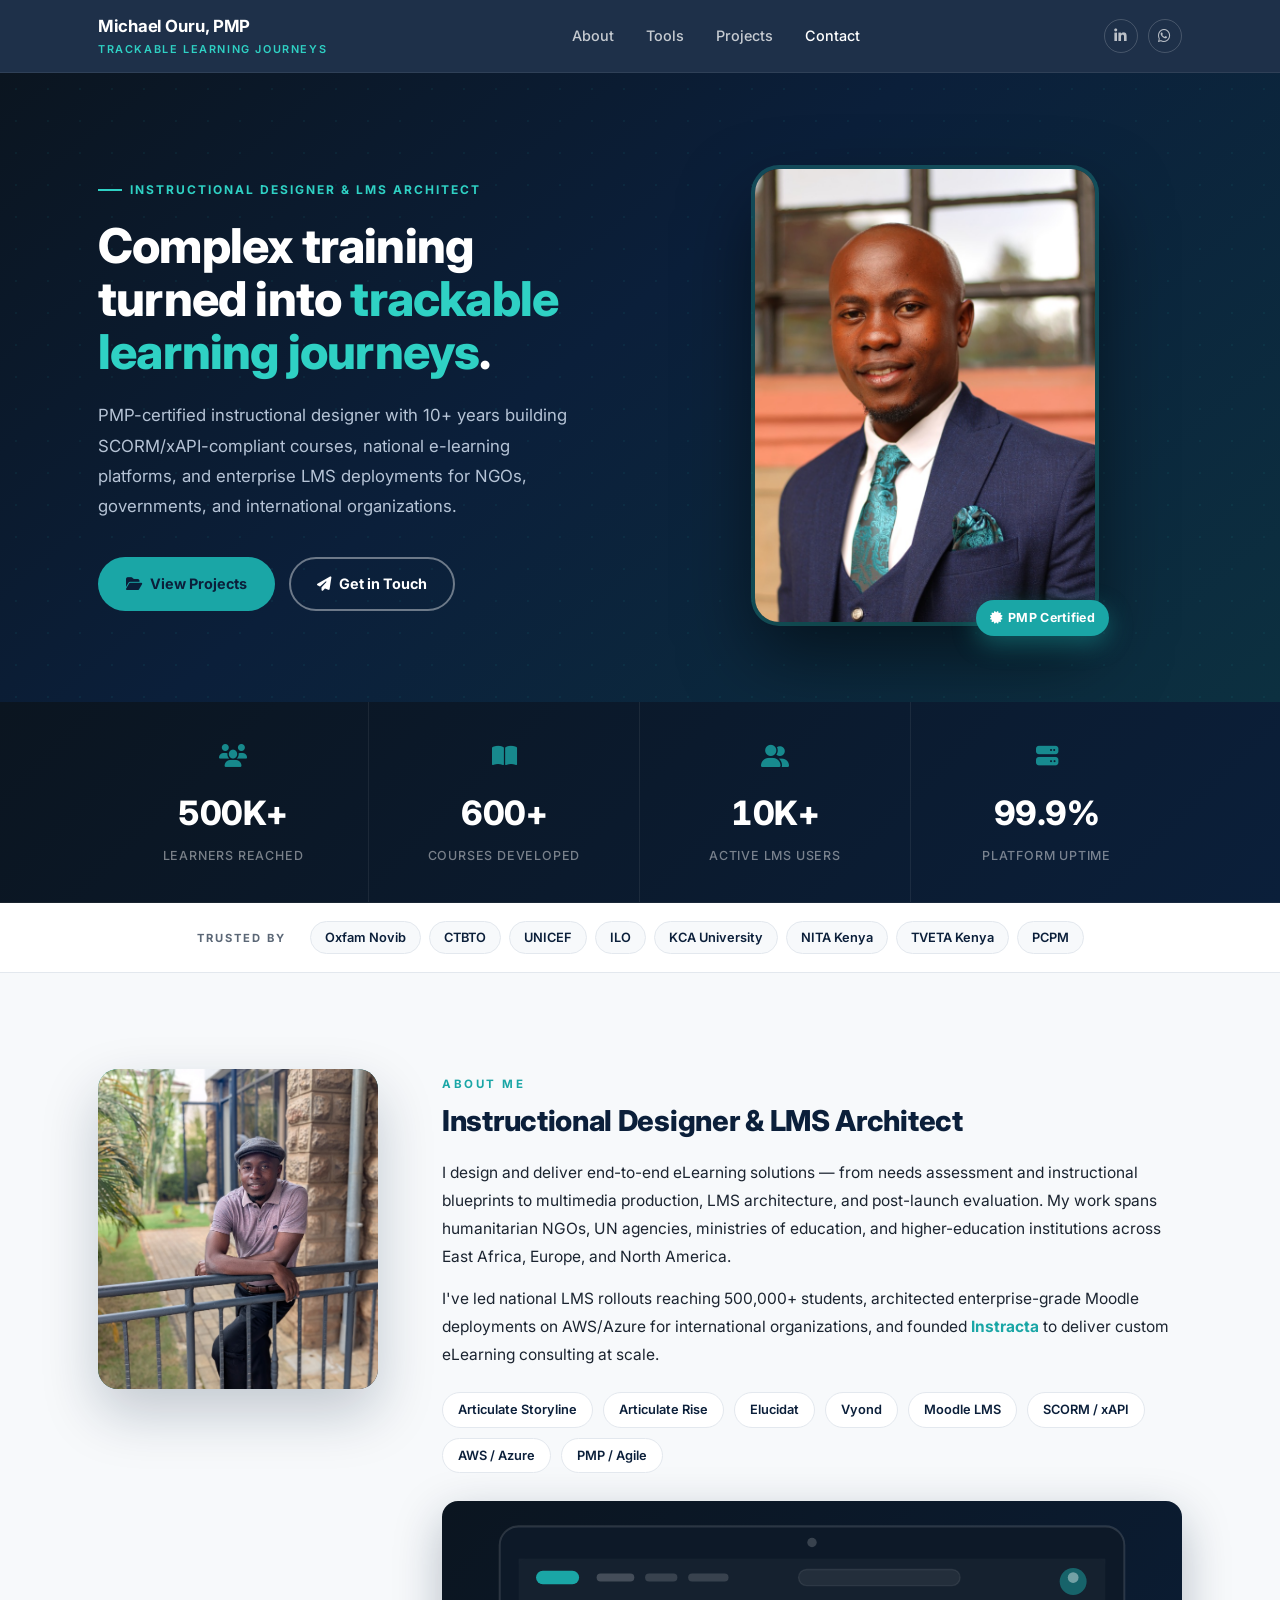
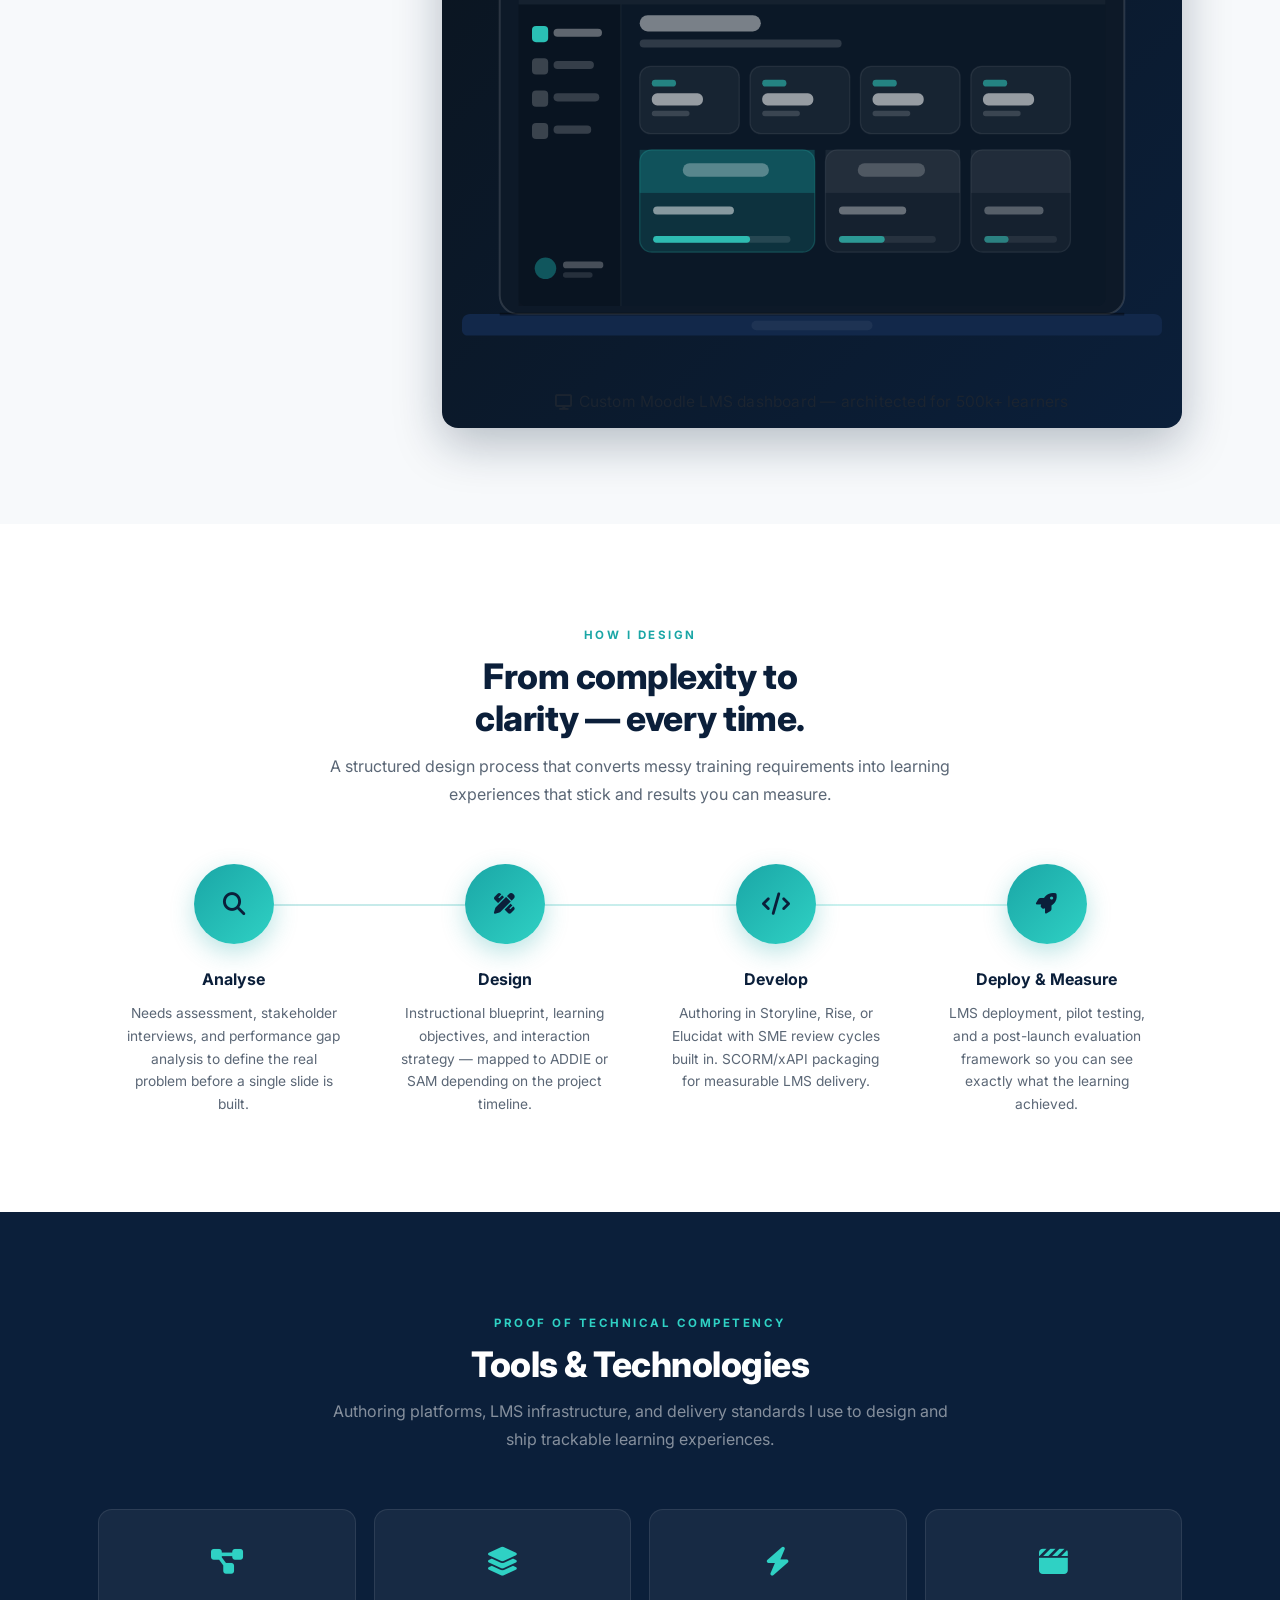
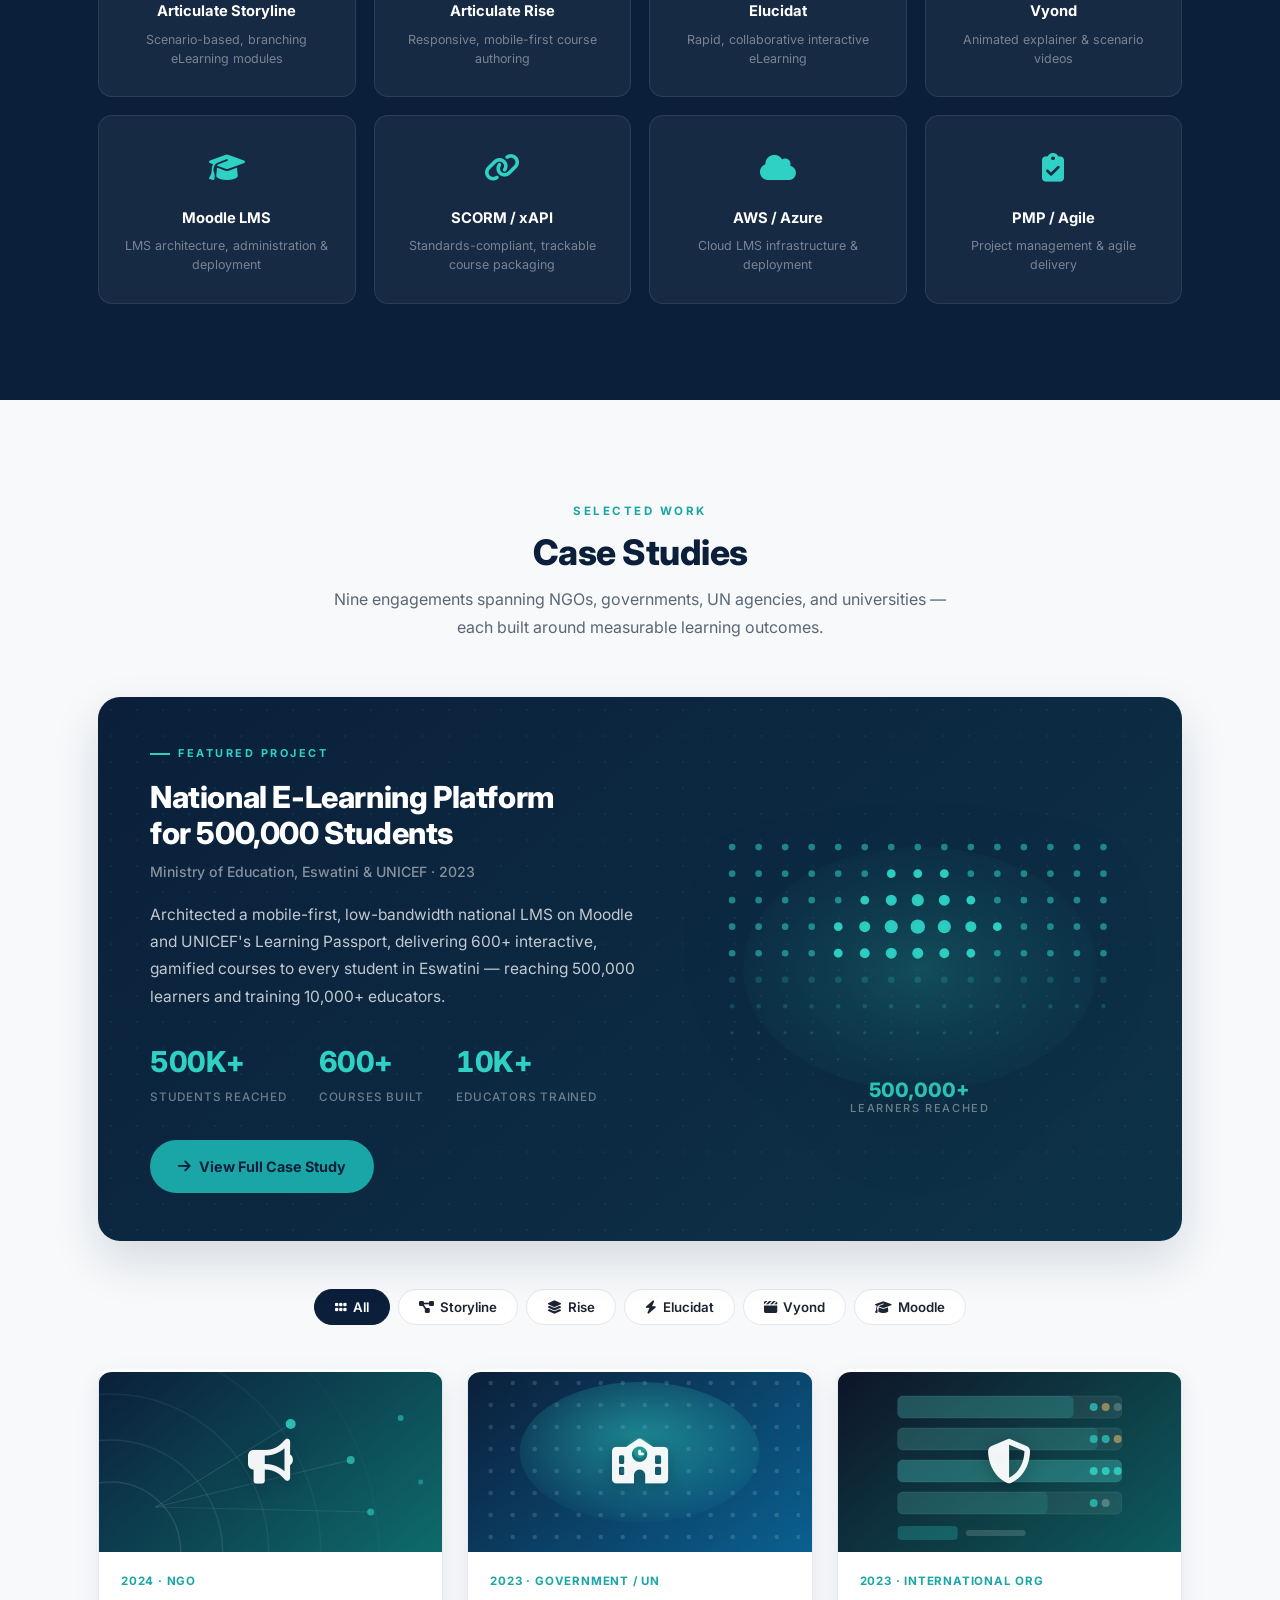
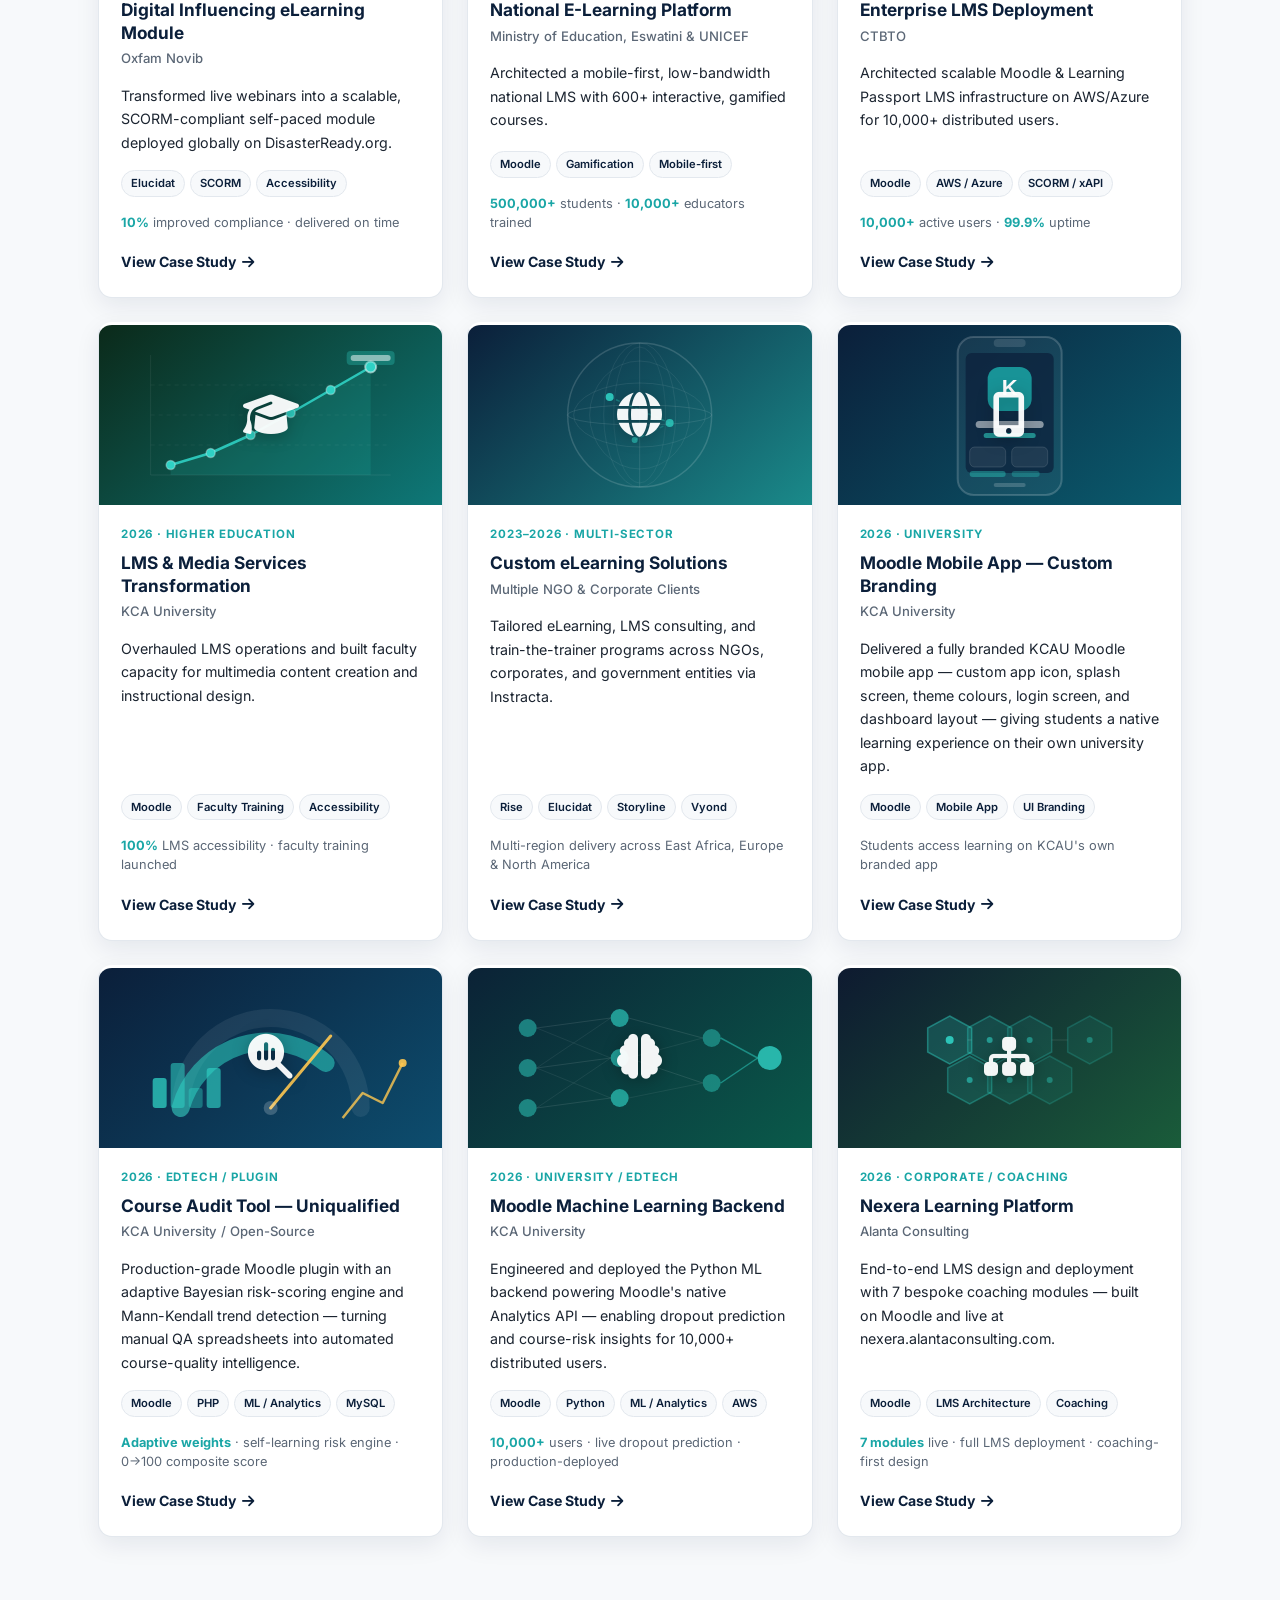
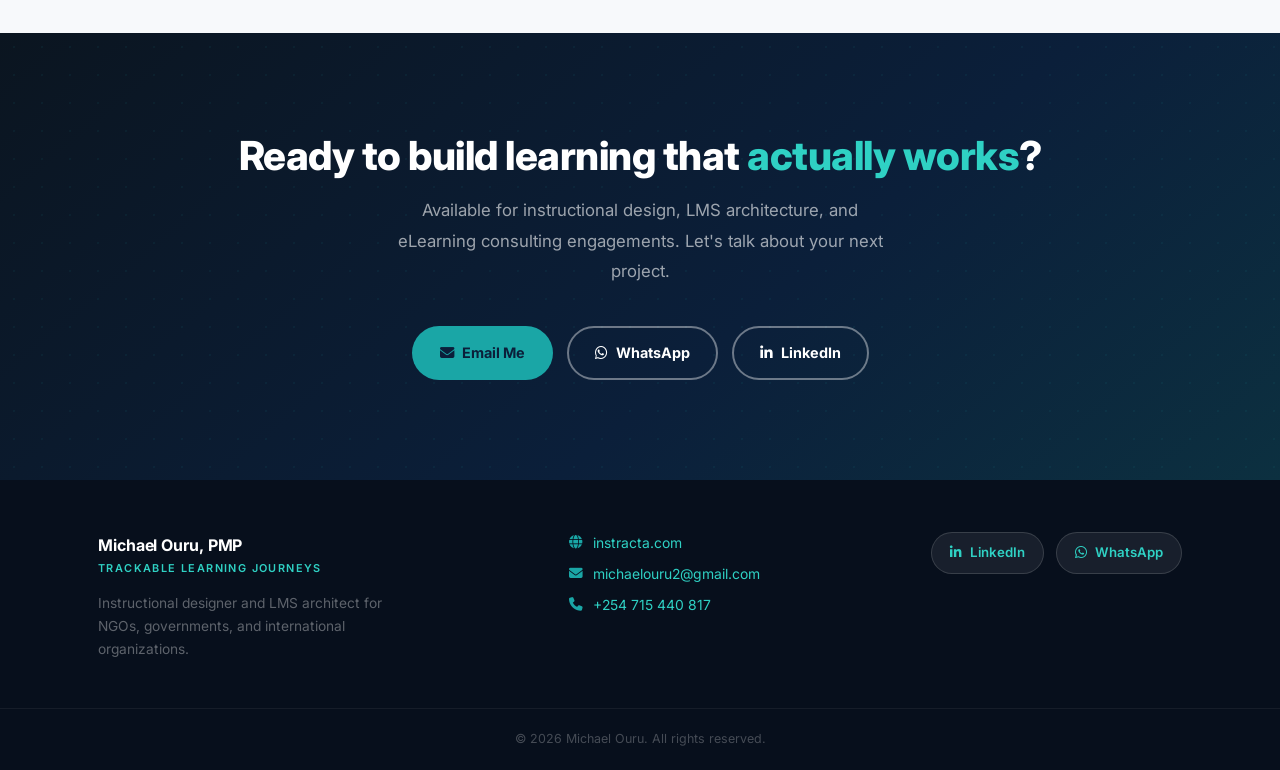
==== commit 4cdd7893: "Add KCA University Moodle Mobile App branding project Co-Authored-By: Claude Sonnet 4.6 <noreply@ant" ====
--- a/index.html
+++ b/index.html
@@ -597,7 +597,44 @@
         </div>
       </article>
 
-      <!-- Card 6: Course Audit Tool — Uniqualified -->
+      <!-- Card 6: KCA Moodle App — mobile branding -->
+      <article class="project-card fade-in-up" data-tools="moodle" style="transition-delay:0.14s">
+        <div class="card-thumb" style="background:linear-gradient(140deg,#0b1f3a 0%,#0a5c6e 100%)">
+          <svg class="thumb-bg" viewBox="0 0 320 180" xmlns="http://www.w3.org/2000/svg" aria-hidden="true">
+            <!-- Phone outline -->
+            <rect x="108" y="12" width="104" height="158" rx="16" fill="rgba(255,255,255,0.05)" stroke="rgba(255,255,255,0.18)" stroke-width="2"/>
+            <!-- Screen -->
+            <rect x="116" y="28" width="88" height="120" rx="6" fill="rgba(11,31,58,0.7)"/>
+            <!-- Notch -->
+            <rect x="144" y="14" width="32" height="8" rx="4" fill="rgba(255,255,255,0.12)"/>
+            <!-- Home bar -->
+            <rect x="144" y="158" width="32" height="4" rx="2" fill="rgba(255,255,255,0.18)"/>
+            <!-- App icon on screen -->
+            <rect x="138" y="42" width="44" height="44" rx="12" fill="rgba(26,166,166,0.85)"/>
+            <text x="160" y="70" text-anchor="middle" font-size="22" fill="white" font-family="sans-serif" font-weight="700">K</text>
+            <!-- Brand bar below icon -->
+            <rect x="126" y="96" width="68" height="7" rx="3.5" fill="rgba(255,255,255,0.5)"/>
+            <rect x="134" y="108" width="52" height="5" rx="2.5" fill="rgba(47,209,196,0.6)"/>
+            <!-- Mini course tiles -->
+            <rect x="120" y="122" width="36" height="20" rx="5" fill="rgba(255,255,255,0.07)" stroke="rgba(255,255,255,0.12)" stroke-width="1"/>
+            <rect x="162" y="122" width="36" height="20" rx="5" fill="rgba(255,255,255,0.07)" stroke="rgba(255,255,255,0.12)" stroke-width="1"/>
+            <rect x="120" y="146" width="36" height="6" rx="3" fill="rgba(47,209,196,0.4)"/>
+            <rect x="162" y="146" width="28" height="6" rx="3" fill="rgba(47,209,196,0.3)"/>
+          </svg>
+          <i class="fa-solid fa-mobile-screen-button"></i>
+        </div>
+        <div class="card-body">
+          <div class="year">2026 · University</div>
+          <h3>Moodle Mobile App — Custom Branding</h3>
+          <div class="client">KCA University</div>
+          <p class="blurb">Delivered a fully branded KCAU Moodle mobile app — custom app icon, splash screen, theme colours, login screen, and dashboard layout — giving students a native learning experience on their own university app.</p>
+          <div class="tags"><span>Moodle</span><span>Mobile App</span><span>UI Branding</span></div>
+          <div class="results">Students access learning on KCAU's own branded app</div>
+          <a class="card-link" href="projects/kca-moodle-app.html">View Case Study <i class="fa-solid fa-arrow-right"></i></a>
+        </div>
+      </article>
+
+      <!-- Card 7: Course Audit Tool — Uniqualified -->
       <article class="project-card fade-in-up" data-tools="moodle php" style="transition-delay:0.07s">
         <div class="card-thumb" style="background:linear-gradient(140deg,#0b1f3a 0%,#0d4d6e 100%)">
           <svg class="thumb-bg" viewBox="0 0 320 180" xmlns="http://www.w3.org/2000/svg" aria-hidden="true">
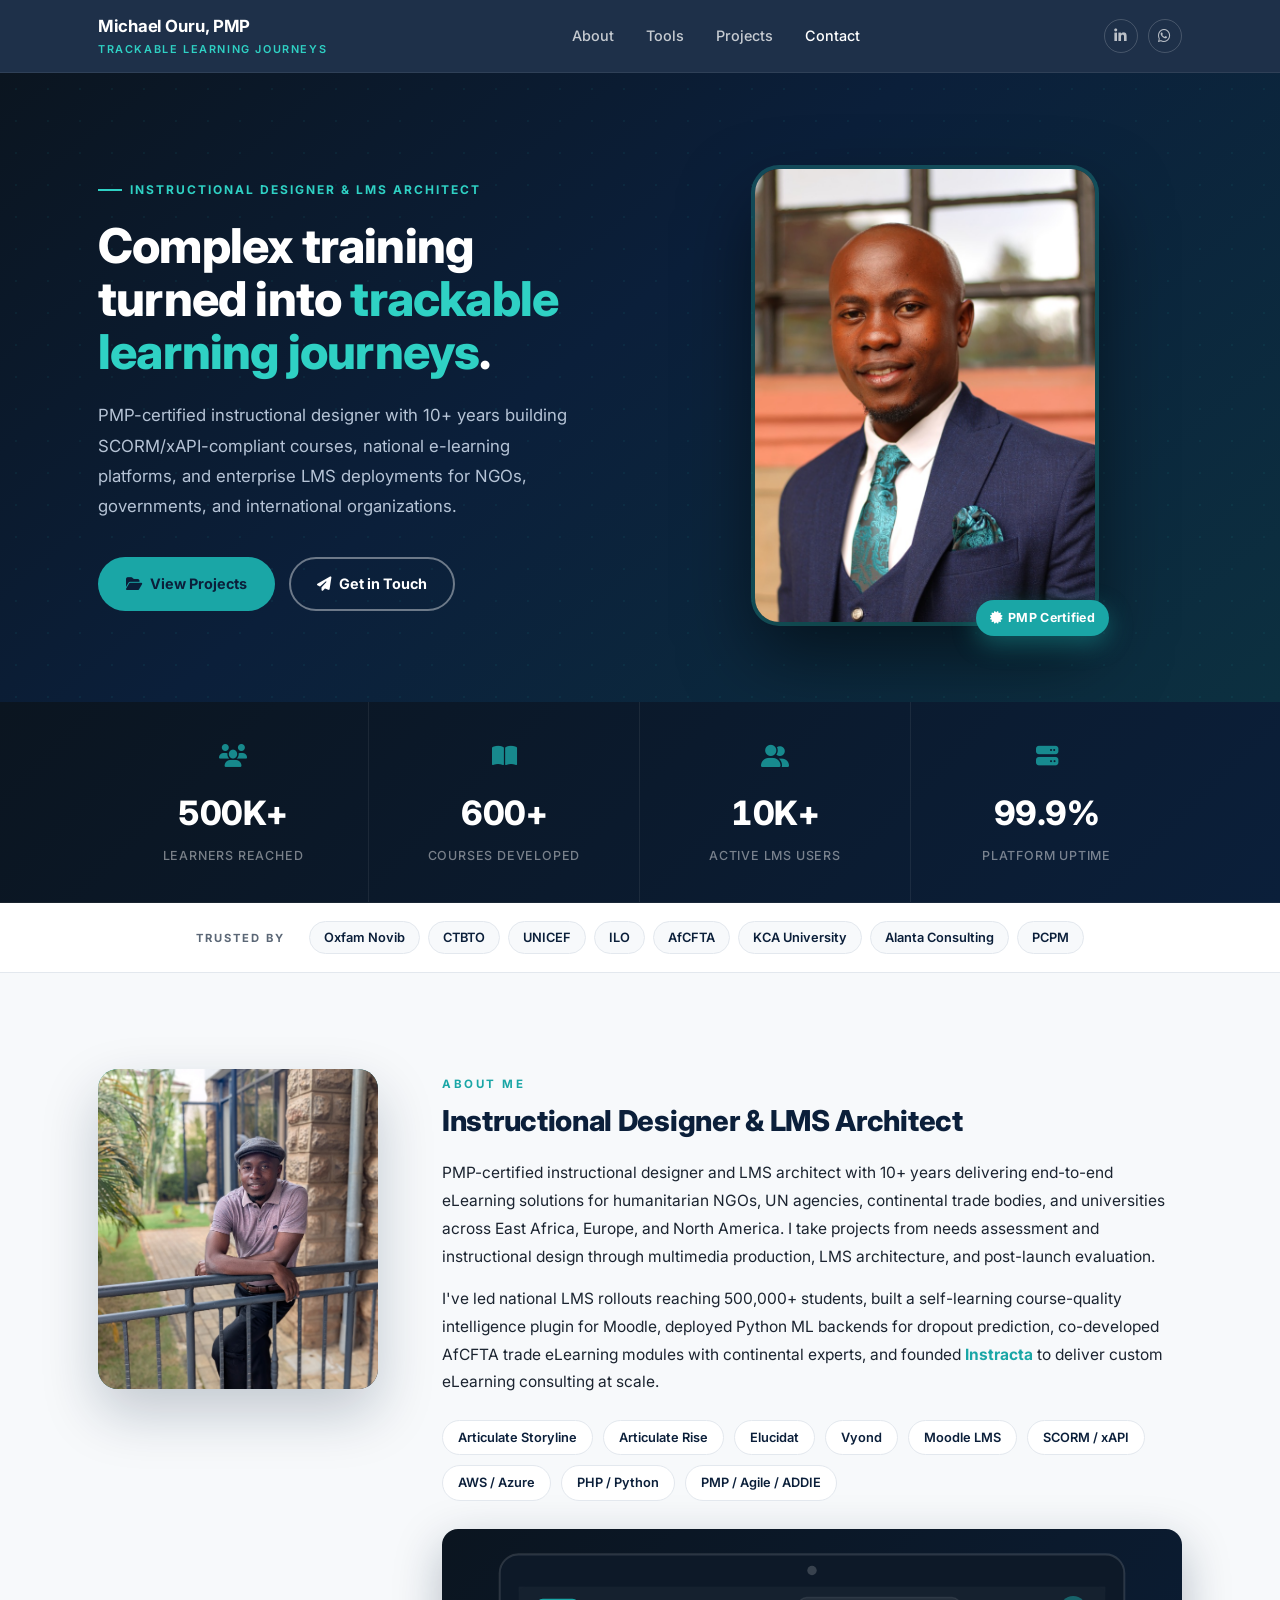
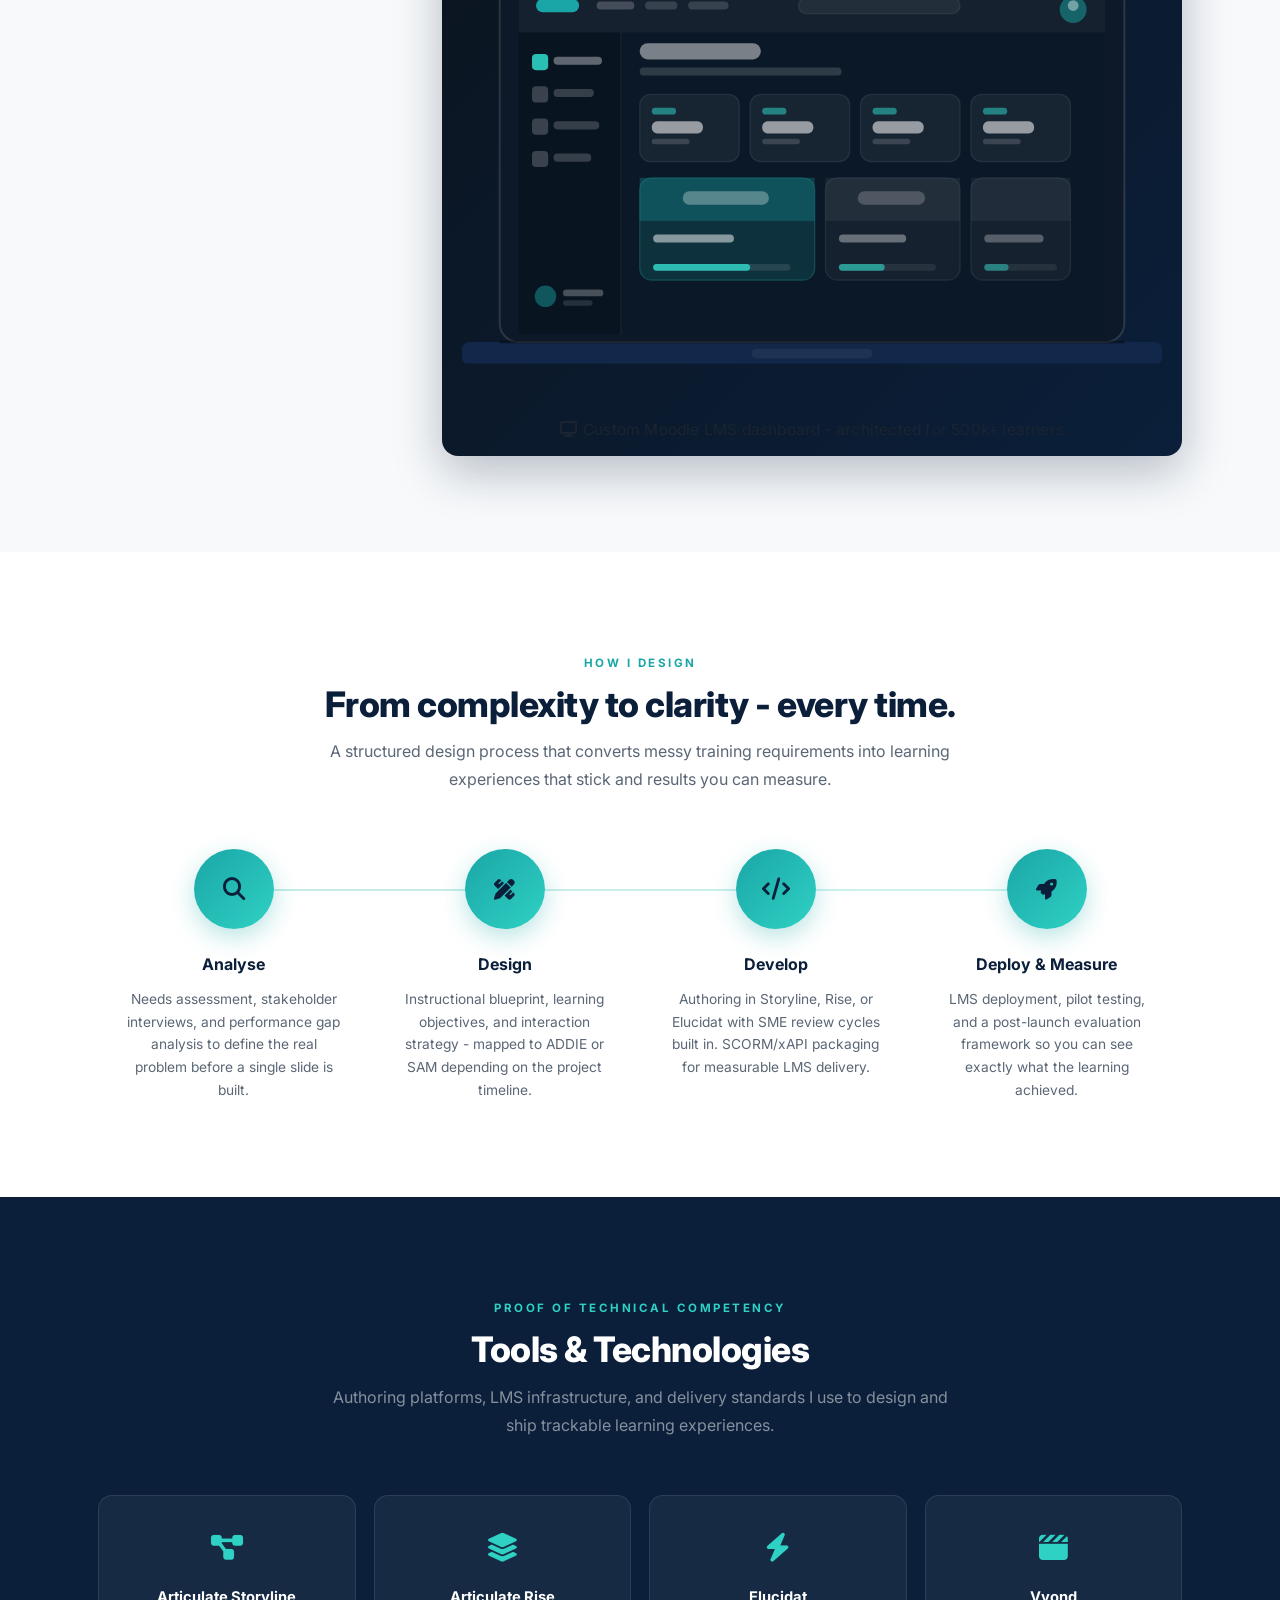
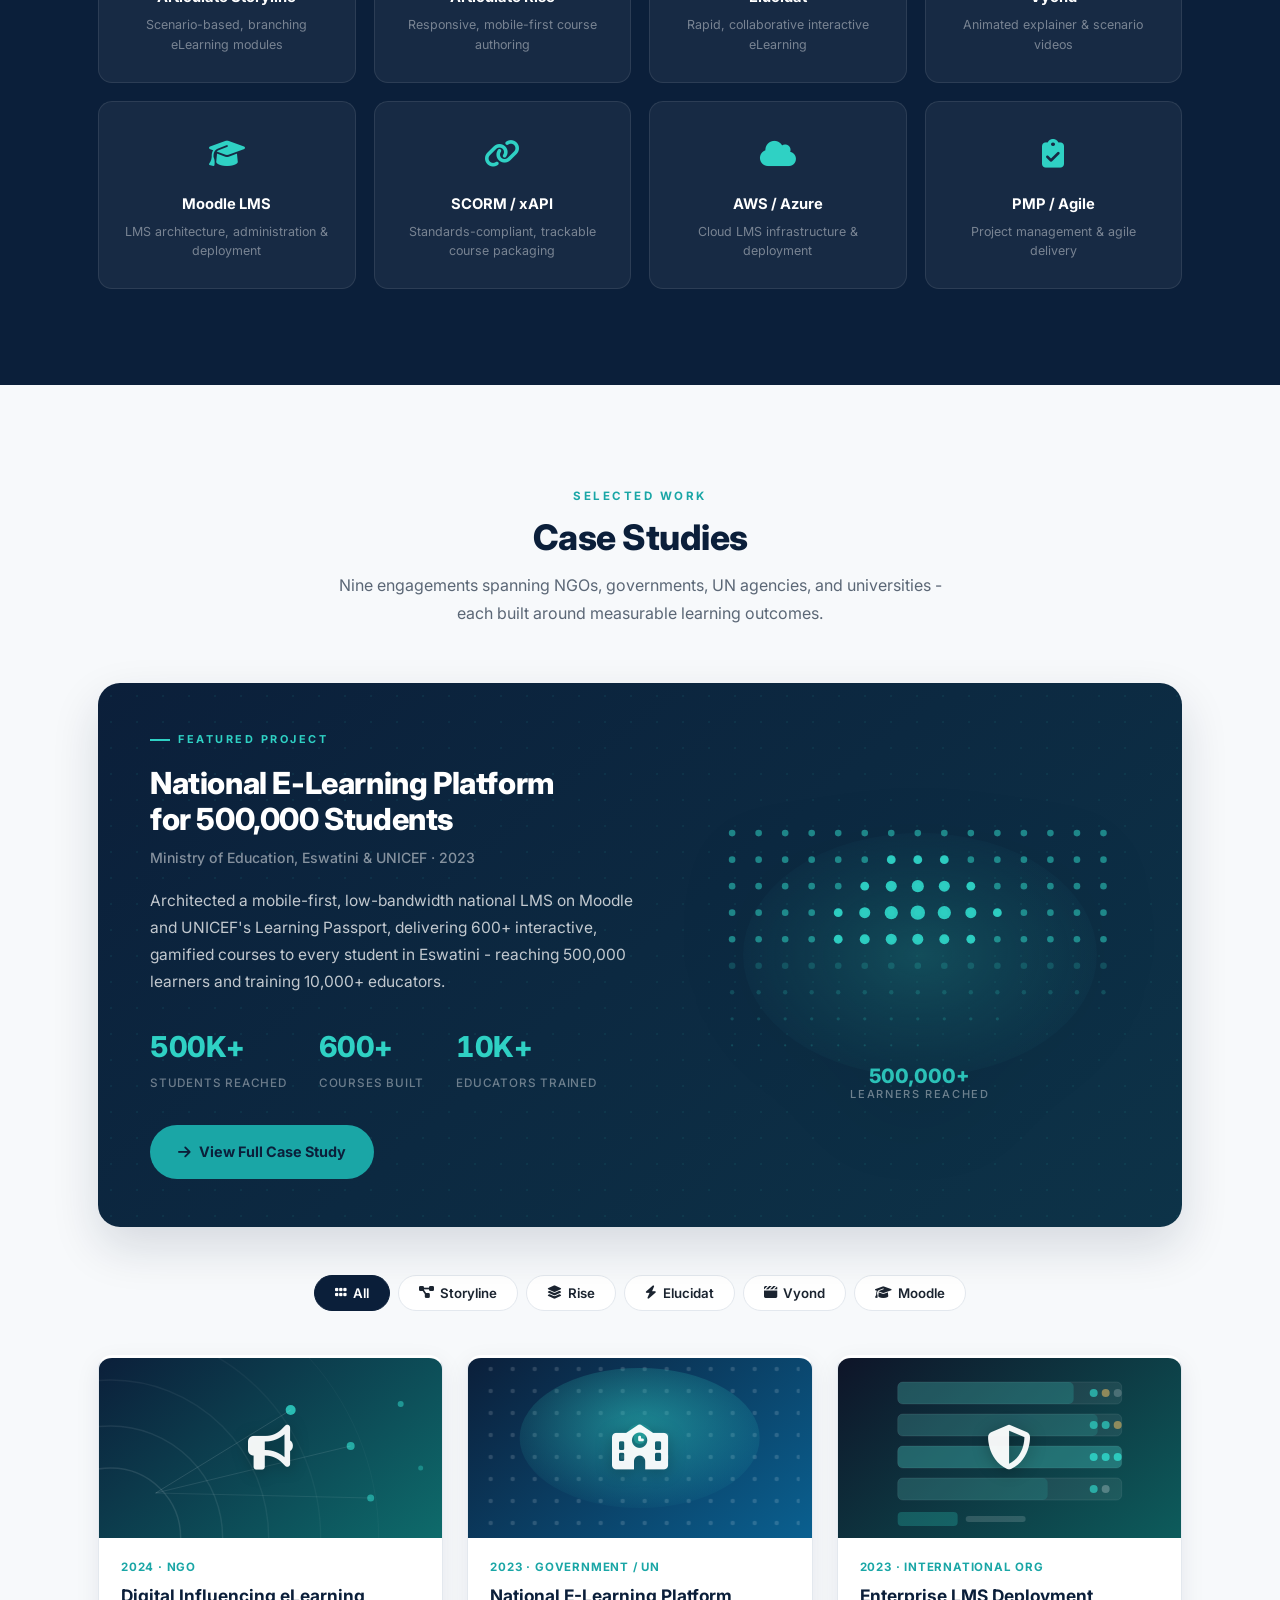
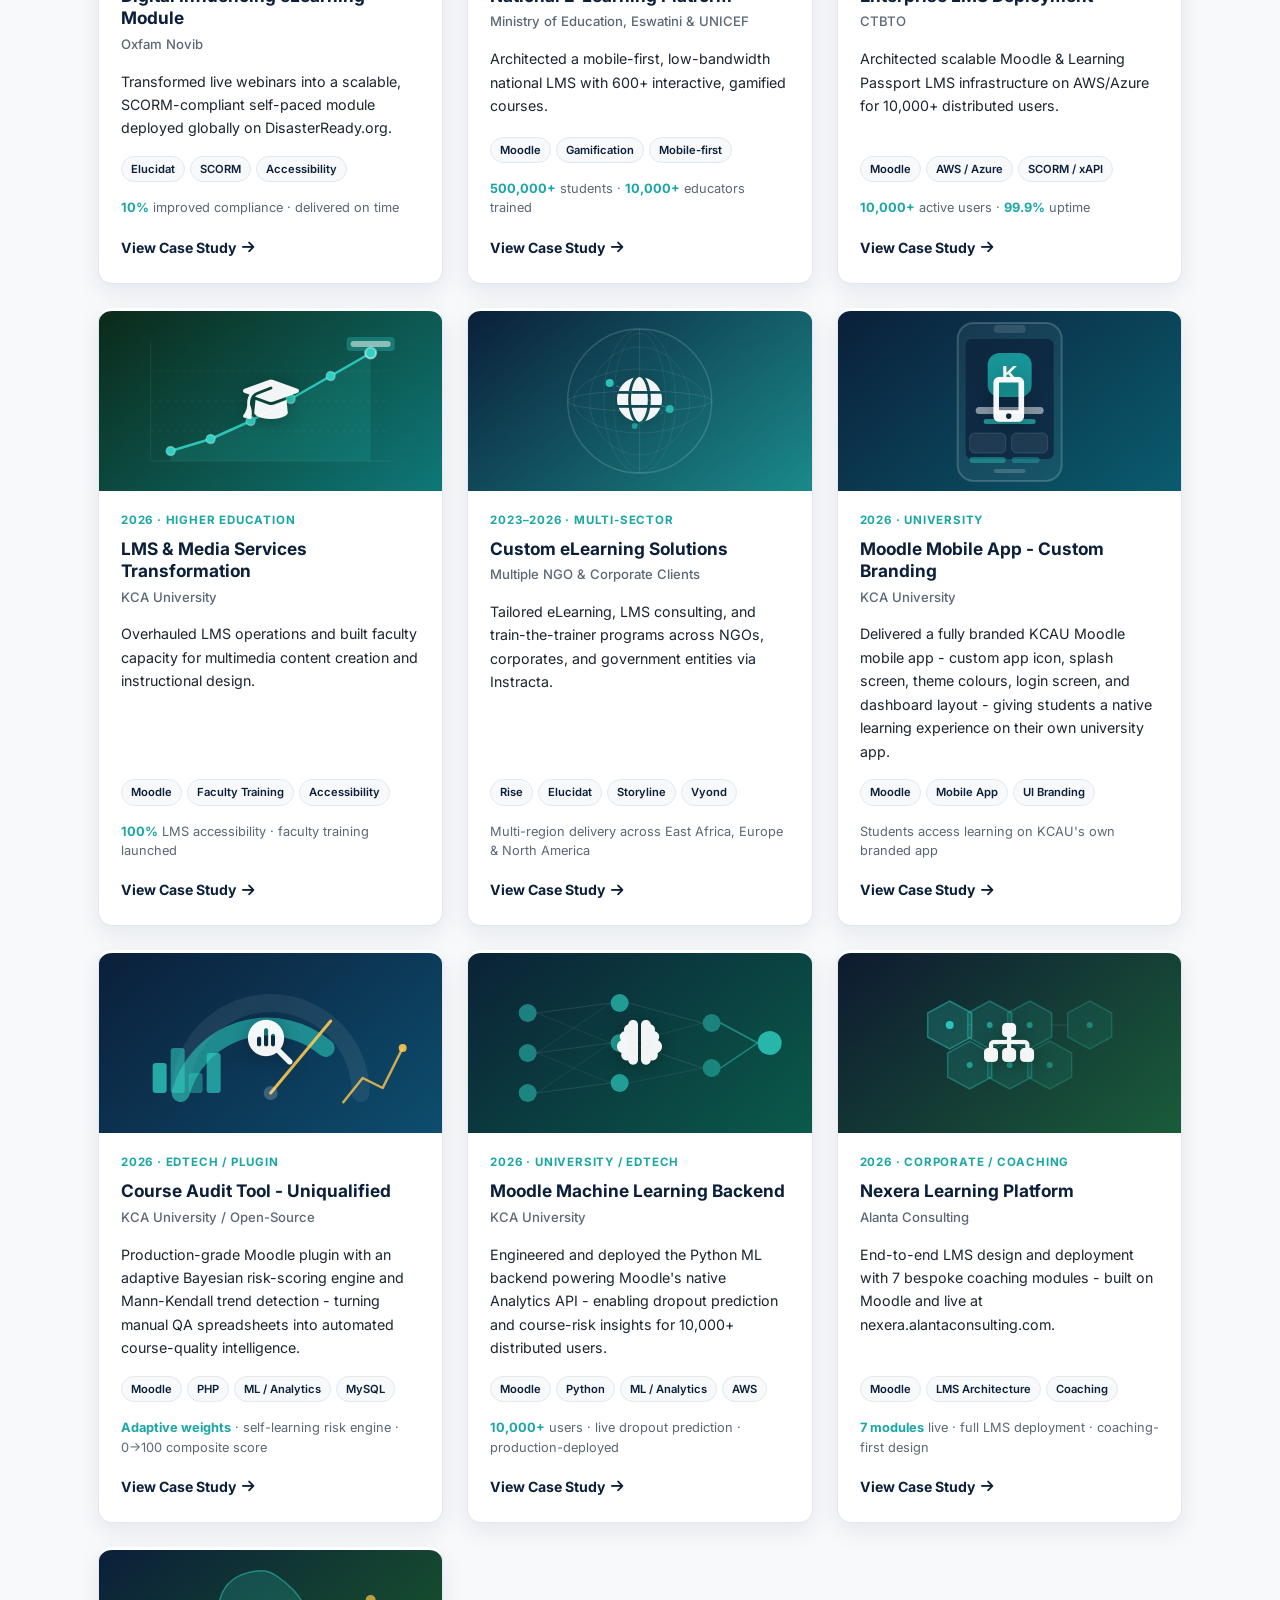
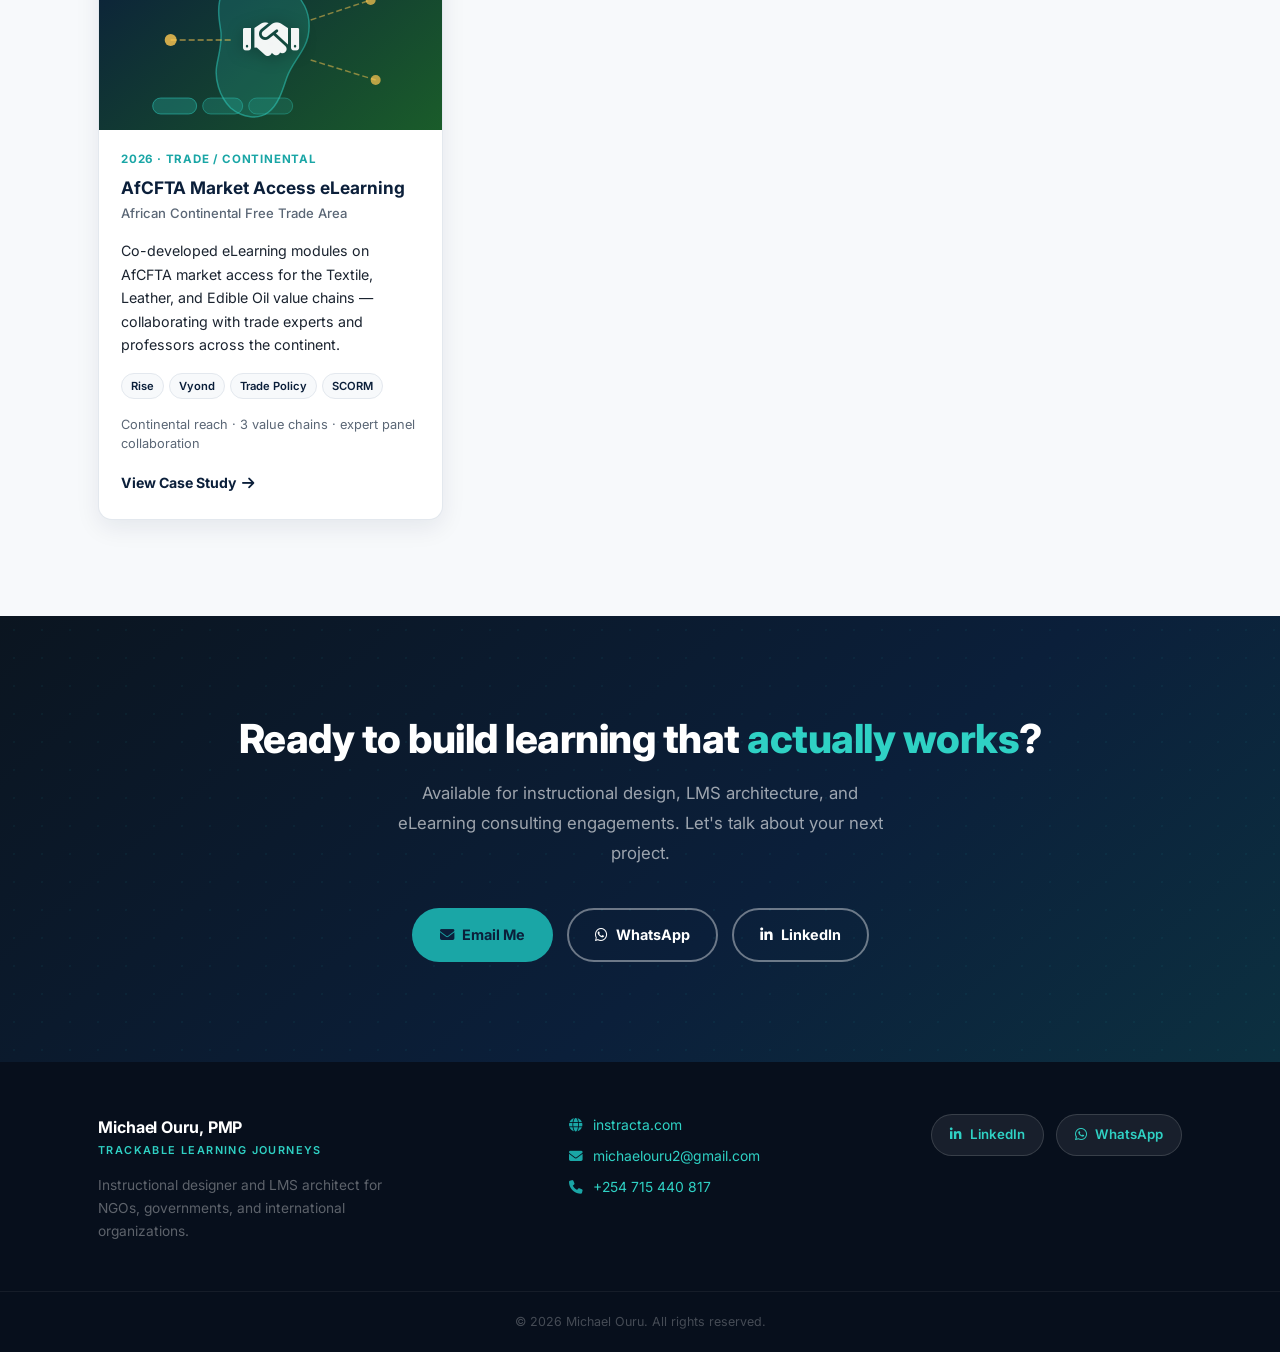
==== commit 4085dff5: "Major portfolio update: new projects, real screenshots, tools & techniques, em dash cleanup - Add Af" ====
--- a/index.html
+++ b/index.html
@@ -3,8 +3,8 @@
 <head>
 <meta charset="UTF-8" />
 <meta name="viewport" content="width=device-width, initial-scale=1.0" />
-<title>Michael Ouru, PMP — Instructional Design Portfolio</title>
-<meta name="description" content="Instructional design and eLearning portfolio of Michael Ouru, PMP — trackable learning journeys built with Articulate Storyline, Rise, Elucidat and Moodle LMS." />
+<title>Michael Ouru, PMP - Instructional Design Portfolio</title>
+<meta name="description" content="Instructional design and eLearning portfolio of Michael Ouru, PMP - trackable learning journeys built with Articulate Storyline, Rise, Elucidat and Moodle LMS." />
 <link rel="stylesheet" href="styles.css" />
 <link rel="stylesheet" href="https://cdnjs.cloudflare.com/ajax/libs/font-awesome/6.5.1/css/all.min.css" integrity="sha512-DTOQO9RWCH3ppGqcWaEA1BIZOC6xxalwEsw9c2QQeAIftl+Vegovlnee1c9QX4TctnWMn13TZye+giMm8e2LwA==" crossorigin="anonymous" referrerpolicy="no-referrer" />
 </head>
@@ -48,7 +48,7 @@
     <!-- Hero headshot photo -->
     <div class="hero-visual">
       <div class="hero-photo-wrap">
-        <img src="assets/michael-ouru.jpg" alt="Michael Ouru, PMP — Instructional Designer" class="hero-photo" />
+        <img src="assets/michael-ouru.jpg" alt="Michael Ouru, PMP - Instructional Designer" class="hero-photo" />
         <div class="hero-photo-badge"><i class="fa-solid fa-certificate"></i> PMP Certified</div>
       </div>
     </div>
@@ -90,9 +90,9 @@
       <span class="trusted-name">CTBTO</span>
       <span class="trusted-name">UNICEF</span>
       <span class="trusted-name">ILO</span>
+      <span class="trusted-name">AfCFTA</span>
       <span class="trusted-name">KCA University</span>
-      <span class="trusted-name">NITA Kenya</span>
-      <span class="trusted-name">TVETA Kenya</span>
+      <span class="trusted-name">Alanta Consulting</span>
       <span class="trusted-name">PCPM</span>
     </div>
   </div>
@@ -109,8 +109,8 @@
         <span class="eyebrow">About Me</span>
         <h2>Instructional Designer &amp; LMS Architect</h2>
       </div>
-      <p>I design and deliver end-to-end eLearning solutions — from needs assessment and instructional blueprints to multimedia production, LMS architecture, and post-launch evaluation. My work spans humanitarian NGOs, UN agencies, ministries of education, and higher-education institutions across East Africa, Europe, and North America.</p>
-      <p>I've led national LMS rollouts reaching 500,000+ students, architected enterprise-grade Moodle deployments on AWS/Azure for international organizations, and founded <a href="https://instracta.com" target="_blank" rel="noopener"><strong>Instracta</strong></a> to deliver custom eLearning consulting at scale.</p>
+      <p>PMP-certified instructional designer and LMS architect with 10+ years delivering end-to-end eLearning solutions for humanitarian NGOs, UN agencies, continental trade bodies, and universities across East Africa, Europe, and North America. I take projects from needs assessment and instructional design through multimedia production, LMS architecture, and post-launch evaluation.</p>
+      <p>I've led national LMS rollouts reaching 500,000+ students, built a self-learning course-quality intelligence plugin for Moodle, deployed Python ML backends for dropout prediction, co-developed AfCFTA trade eLearning modules with continental experts, and founded <a href="https://instracta.com" target="_blank" rel="noopener"><strong>Instracta</strong></a> to deliver custom eLearning consulting at scale.</p>
       <div class="tool-tags">
         <span class="tool-tag">Articulate Storyline</span>
         <span class="tool-tag">Articulate Rise</span>
@@ -119,7 +119,8 @@
         <span class="tool-tag">Moodle LMS</span>
         <span class="tool-tag">SCORM / xAPI</span>
         <span class="tool-tag">AWS / Azure</span>
-        <span class="tool-tag">PMP / Agile</span>
+        <span class="tool-tag">PHP / Python</span>
+        <span class="tool-tag">PMP / Agile / ADDIE</span>
       </div>
       <!-- LMS dashboard mockup -->
       <div class="about-device-wrap fade-in-up" style="transition-delay:0.24s">
@@ -192,7 +193,7 @@
           <rect x="388" y="234" width="54" height="5" rx="2.5" fill="rgba(255,255,255,0.07)"/>
           <rect x="388" y="234" width="18" height="5" rx="2.5" fill="rgba(47,209,196,0.5)"/>
         </svg>
-        <p class="about-device-caption"><i class="fa-solid fa-display"></i> Custom Moodle LMS dashboard — architected for 500k+ learners</p>
+        <p class="about-device-caption"><i class="fa-solid fa-display"></i> Custom Moodle LMS dashboard - architected for 500k+ learners</p>
       </div>
     </div>
   </div>
@@ -203,7 +204,7 @@
   <div class="container">
     <div class="section-head fade-in-up">
       <span class="eyebrow">How I Design</span>
-      <h2>From complexity to clarity — every time.</h2>
+      <h2>From complexity to clarity - every time.</h2>
       <p>A structured design process that converts messy training requirements into learning experiences that stick and results you can measure.</p>
     </div>
     <div class="process-steps">
@@ -216,7 +217,7 @@
       <div class="process-step fade-in-up" style="transition-delay:0.1s">
         <div class="process-num"><i class="fa-solid fa-pencil-ruler" style="font-size:1.3rem"></i></div>
         <h3>Design</h3>
-        <p>Instructional blueprint, learning objectives, and interaction strategy — mapped to ADDIE or SAM depending on the project timeline.</p>
+        <p>Instructional blueprint, learning objectives, and interaction strategy - mapped to ADDIE or SAM depending on the project timeline.</p>
       </div>
       <div class="process-step fade-in-up" style="transition-delay:0.2s">
         <div class="process-num"><i class="fa-solid fa-code" style="font-size:1.4rem"></i></div>
@@ -232,7 +233,7 @@
   </div>
 </section>
 
-<!-- ── Tools — dark section ──────────────────────────────── -->
+<!-- ── Tools - dark section ──────────────────────────────── -->
 <section class="tools-section" id="tools">
   <div class="container">
     <div class="section-head fade-in-up">
@@ -291,7 +292,7 @@
     <div class="section-head fade-in-up">
       <span class="eyebrow">Selected Work</span>
       <h2>Case Studies</h2>
-      <p>Nine engagements spanning NGOs, governments, UN agencies, and universities — each built around measurable learning outcomes.</p>
+      <p>Nine engagements spanning NGOs, governments, UN agencies, and universities - each built around measurable learning outcomes.</p>
     </div>
 
     <!-- Featured project -->
@@ -300,7 +301,7 @@
         <span class="featured-badge">Featured Project</span>
         <h3>National E-Learning Platform for 500,000 Students</h3>
         <div class="featured-client">Ministry of Education, Eswatini &amp; UNICEF · 2023</div>
-        <p class="featured-blurb">Architected a mobile-first, low-bandwidth national LMS on Moodle and UNICEF's Learning Passport, delivering 600+ interactive, gamified courses to every student in Eswatini — reaching 500,000 learners and training 10,000+ educators.</p>
+        <p class="featured-blurb">Architected a mobile-first, low-bandwidth national LMS on Moodle and UNICEF's Learning Passport, delivering 600+ interactive, gamified courses to every student in Eswatini - reaching 500,000 learners and training 10,000+ educators.</p>
         <div class="featured-stats">
           <div class="f-stat">
             <div class="f-num">500K+</div>
@@ -411,7 +412,7 @@
 
     <div class="project-grid">
 
-      <!-- Card 1: Oxfam — broadcast arcs -->
+      <!-- Card 1: Oxfam - broadcast arcs -->
       <article class="project-card fade-in-up" data-tools="elucidat">
         <div class="card-thumb" style="background:linear-gradient(140deg,#0b1f3a 0%,#0e6b6b 100%)">
           <svg class="thumb-bg" viewBox="0 0 320 180" xmlns="http://www.w3.org/2000/svg" aria-hidden="true">
@@ -445,7 +446,7 @@
         </div>
       </article>
 
-      <!-- Card 2: Eswatini — horizontal data bars (server/infra feel; featured separately above) -->
+      <!-- Card 2: Eswatini - horizontal data bars (server/infra feel; featured separately above) -->
       <article class="project-card fade-in-up" data-tools="moodle" style="transition-delay:0.07s">
         <div class="card-thumb" style="background:linear-gradient(140deg,#0b1f3a 0%,#0a6090 100%)">
           <svg class="thumb-bg" viewBox="0 0 320 180" xmlns="http://www.w3.org/2000/svg" aria-hidden="true">
@@ -478,7 +479,7 @@
         </div>
       </article>
 
-      <!-- Card 3: CTBTO — server stack bars -->
+      <!-- Card 3: CTBTO - server stack bars -->
       <article class="project-card fade-in-up" data-tools="moodle" style="transition-delay:0.14s">
         <div class="card-thumb" style="background:linear-gradient(140deg,#0e1428 0%,#0d5c5c 100%)">
           <svg class="thumb-bg" viewBox="0 0 320 180" xmlns="http://www.w3.org/2000/svg" aria-hidden="true">
@@ -523,7 +524,7 @@
         </div>
       </article>
 
-      <!-- Card 4: KCA University — rising line chart -->
+      <!-- Card 4: KCA University - rising line chart -->
       <article class="project-card fade-in-up" data-tools="moodle rise">
         <div class="card-thumb" style="background:linear-gradient(140deg,#0b2a1a 0%,#0e7878 100%)">
           <svg class="thumb-bg" viewBox="0 0 320 180" xmlns="http://www.w3.org/2000/svg" aria-hidden="true">
@@ -561,7 +562,7 @@
         </div>
       </article>
 
-      <!-- Card 5: Custom eLearning — wireframe globe -->
+      <!-- Card 5: Custom eLearning - wireframe globe -->
       <article class="project-card fade-in-up" data-tools="rise elucidat storyline vyond" style="transition-delay:0.07s">
         <div class="card-thumb" style="background:linear-gradient(140deg,#0b1f3a 0%,#1a8a8a 100%)">
           <svg class="thumb-bg" viewBox="0 0 320 180" xmlns="http://www.w3.org/2000/svg" aria-hidden="true">
@@ -597,7 +598,7 @@
         </div>
       </article>
 
-      <!-- Card 6: KCA Moodle App — mobile branding -->
+      <!-- Card 6: KCA Moodle App - mobile branding -->
       <article class="project-card fade-in-up" data-tools="moodle" style="transition-delay:0.14s">
         <div class="card-thumb" style="background:linear-gradient(140deg,#0b1f3a 0%,#0a5c6e 100%)">
           <svg class="thumb-bg" viewBox="0 0 320 180" xmlns="http://www.w3.org/2000/svg" aria-hidden="true">
@@ -625,16 +626,16 @@
         </div>
         <div class="card-body">
           <div class="year">2026 · University</div>
-          <h3>Moodle Mobile App — Custom Branding</h3>
+          <h3>Moodle Mobile App - Custom Branding</h3>
           <div class="client">KCA University</div>
-          <p class="blurb">Delivered a fully branded KCAU Moodle mobile app — custom app icon, splash screen, theme colours, login screen, and dashboard layout — giving students a native learning experience on their own university app.</p>
+          <p class="blurb">Delivered a fully branded KCAU Moodle mobile app - custom app icon, splash screen, theme colours, login screen, and dashboard layout - giving students a native learning experience on their own university app.</p>
           <div class="tags"><span>Moodle</span><span>Mobile App</span><span>UI Branding</span></div>
           <div class="results">Students access learning on KCAU's own branded app</div>
           <a class="card-link" href="projects/kca-moodle-app.html">View Case Study <i class="fa-solid fa-arrow-right"></i></a>
         </div>
       </article>
 
-      <!-- Card 7: Course Audit Tool — Uniqualified -->
+      <!-- Card 7: Course Audit Tool - Uniqualified -->
       <article class="project-card fade-in-up" data-tools="moodle php" style="transition-delay:0.07s">
         <div class="card-thumb" style="background:linear-gradient(140deg,#0b1f3a 0%,#0d4d6e 100%)">
           <svg class="thumb-bg" viewBox="0 0 320 180" xmlns="http://www.w3.org/2000/svg" aria-hidden="true">
@@ -644,7 +645,7 @@
             <!-- Needle -->
             <line x1="160" y1="140" x2="220" y2="68" stroke="rgba(255,200,80,0.9)" stroke-width="3" stroke-linecap="round"/>
             <circle cx="160" cy="140" r="7" fill="rgba(255,255,255,0.2)"/>
-            <!-- Mini bar chart — signal weights -->
+            <!-- Mini bar chart - signal weights -->
             <rect x="42" y="110" width="14" height="30" rx="3" fill="rgba(47,209,196,0.75)"/>
             <rect x="60" y="95"  width="14" height="45" rx="3" fill="rgba(47,209,196,0.55)"/>
             <rect x="78" y="120" width="14" height="20" rx="3" fill="rgba(47,209,196,0.40)"/>
@@ -657,16 +658,16 @@
         </div>
         <div class="card-body">
           <div class="year">2026 · EdTech / Plugin</div>
-          <h3>Course Audit Tool — Uniqualified</h3>
+          <h3>Course Audit Tool - Uniqualified</h3>
           <div class="client">KCA University / Open-Source</div>
-          <p class="blurb">Production-grade Moodle plugin with an adaptive Bayesian risk-scoring engine and Mann-Kendall trend detection — turning manual QA spreadsheets into automated course-quality intelligence.</p>
+          <p class="blurb">Production-grade Moodle plugin with an adaptive Bayesian risk-scoring engine and Mann-Kendall trend detection - turning manual QA spreadsheets into automated course-quality intelligence.</p>
           <div class="tags"><span>Moodle</span><span>PHP</span><span>ML / Analytics</span><span>MySQL</span></div>
           <div class="results"><strong>Adaptive weights</strong> · self-learning risk engine · 0→100 composite score</div>
           <a class="card-link" href="projects/course-audit-tool.html">View Case Study <i class="fa-solid fa-arrow-right"></i></a>
         </div>
       </article>
 
-      <!-- Card 11: Moodle ML Backend — KCA University -->
+      <!-- Card 11: Moodle ML Backend - KCA University -->
       <article class="project-card fade-in-up" data-tools="moodle php" style="transition-delay:0.14s">
         <div class="card-thumb" style="background:linear-gradient(140deg,#0b2236 0%,#0a5a4a 100%)">
           <svg class="thumb-bg" viewBox="0 0 320 180" xmlns="http://www.w3.org/2000/svg" aria-hidden="true">
@@ -703,14 +704,14 @@
           <div class="year">2026 · University / EdTech</div>
           <h3>Moodle Machine Learning Backend</h3>
           <div class="client">KCA University</div>
-          <p class="blurb">Engineered and deployed the Python ML backend powering Moodle's native Analytics API — enabling dropout prediction and course-risk insights for 10,000+ distributed users.</p>
+          <p class="blurb">Engineered and deployed the Python ML backend powering Moodle's native Analytics API - enabling dropout prediction and course-risk insights for 10,000+ distributed users.</p>
           <div class="tags"><span>Moodle</span><span>Python</span><span>ML / Analytics</span><span>AWS</span></div>
           <div class="results"><strong>10,000+</strong> users · live dropout prediction · production-deployed</div>
           <a class="card-link" href="projects/moodle-ml-backend.html">View Case Study <i class="fa-solid fa-arrow-right"></i></a>
         </div>
       </article>
 
-      <!-- Card 12: Nexera Learning — Alanta Consulting -->
+      <!-- Card 12: Nexera Learning - Alanta Consulting -->
       <article class="project-card fade-in-up" data-tools="moodle" style="transition-delay:0.0s">
         <div class="card-thumb" style="background:linear-gradient(140deg,#0e1a30 0%,#1a5c3a 100%)">
           <svg class="thumb-bg" viewBox="0 0 320 180" xmlns="http://www.w3.org/2000/svg" aria-hidden="true">
@@ -741,10 +742,42 @@
           <div class="year">2026 · Corporate / Coaching</div>
           <h3>Nexera Learning Platform</h3>
           <div class="client">Alanta Consulting</div>
-          <p class="blurb">End-to-end LMS design and deployment with 7 bespoke coaching modules — built on Moodle and live at nexera.alantaconsulting.com.</p>
+          <p class="blurb">End-to-end LMS design and deployment with 7 bespoke coaching modules - built on Moodle and live at nexera.alantaconsulting.com.</p>
           <div class="tags"><span>Moodle</span><span>LMS Architecture</span><span>Coaching</span></div>
           <div class="results"><strong>7 modules</strong> live · full LMS deployment · coaching-first design</div>
           <a class="card-link" href="projects/nexera-learning.html">View Case Study <i class="fa-solid fa-arrow-right"></i></a>
+        </div>
+      </article>
+
+      <!-- Card 13: AfCFTA eLearning Modules -->
+      <article class="project-card fade-in-up" data-tools="rise vyond" style="transition-delay:0.07s">
+        <div class="card-thumb" style="background:linear-gradient(140deg,#0b1f3a 0%,#1a5c2a 100%)">
+          <svg class="thumb-bg" viewBox="0 0 320 180" xmlns="http://www.w3.org/2000/svg" aria-hidden="true">
+            <!-- Africa continent silhouette (simplified) -->
+            <path d="M140 22 C130 24 118 30 112 42 C106 54 108 68 110 80 C112 92 108 104 106 116 C104 128 108 146 120 158 C132 168 148 170 158 162 C168 154 172 140 176 128 C180 116 188 108 194 96 C200 84 200 68 194 56 C188 44 178 34 166 26 C158 20 148 20 140 22 Z" fill="rgba(47,209,196,0.18)" stroke="rgba(47,209,196,0.5)" stroke-width="1.5"/>
+            <!-- Trade route lines -->
+            <line x1="60" y1="90" x2="120" y2="90" stroke="rgba(255,200,80,0.6)" stroke-width="1.5" stroke-dasharray="6 3"/>
+            <line x1="200" y1="70" x2="260" y2="50" stroke="rgba(255,200,80,0.5)" stroke-width="1.5" stroke-dasharray="6 3"/>
+            <line x1="200" y1="110" x2="265" y2="130" stroke="rgba(255,200,80,0.5)" stroke-width="1.5" stroke-dasharray="6 3"/>
+            <!-- Trade nodes -->
+            <circle cx="60" cy="90" r="6" fill="rgba(255,200,80,0.8)"/>
+            <circle cx="260" cy="50" r="5" fill="rgba(255,200,80,0.7)"/>
+            <circle cx="265" cy="130" r="5" fill="rgba(255,200,80,0.7)"/>
+            <!-- AfCFTA label dots (value chains) -->
+            <rect x="42" y="148" width="44" height="16" rx="8" fill="rgba(47,209,196,0.25)" stroke="rgba(47,209,196,0.5)" stroke-width="1"/>
+            <rect x="92" y="148" width="40" height="16" rx="8" fill="rgba(47,209,196,0.20)" stroke="rgba(47,209,196,0.4)" stroke-width="1"/>
+            <rect x="138" y="148" width="44" height="16" rx="8" fill="rgba(47,209,196,0.15)" stroke="rgba(47,209,196,0.35)" stroke-width="1"/>
+          </svg>
+          <i class="fa-solid fa-handshake"></i>
+        </div>
+        <div class="card-body">
+          <div class="year">2026 · Trade / Continental</div>
+          <h3>AfCFTA Market Access eLearning</h3>
+          <div class="client">African Continental Free Trade Area</div>
+          <p class="blurb">Co-developed eLearning modules on AfCFTA market access for the Textile, Leather, and Edible Oil value chains — collaborating with trade experts and professors across the continent.</p>
+          <div class="tags"><span>Rise</span><span>Vyond</span><span>Trade Policy</span><span>SCORM</span></div>
+          <div class="results">Continental reach · 3 value chains · expert panel collaboration</div>
+          <a class="card-link" href="projects/afcfta-elearning.html">View Case Study <i class="fa-solid fa-arrow-right"></i></a>
         </div>
       </article>
 
--- a/styles.css
+++ b/styles.css
@@ -1030,6 +1030,43 @@
   background: var(--teal-light);
   transform: translateY(-1px);
   text-decoration: none;
+}
+
+/* Project screenshot / video embed */
+.project-screenshot {
+  grid-column: 1 / -1;
+  border-radius: var(--radius);
+  overflow: hidden;
+  border: 1px solid var(--border);
+  box-shadow: var(--shadow-lg);
+  margin-top: 4px;
+}
+.project-screenshot img {
+  width: 100%;
+  height: auto;
+  display: block;
+}
+.project-screenshot .video-embed {
+  position: relative;
+  padding-bottom: 56.25%;
+  height: 0;
+  overflow: hidden;
+  background: #000;
+}
+.project-screenshot .video-embed iframe {
+  position: absolute;
+  top: 0; left: 0;
+  width: 100%; height: 100%;
+  border: 0;
+}
+.project-screenshot figcaption {
+  background: var(--paper);
+  padding: 10px 16px;
+  font-size: 0.82rem;
+  color: var(--muted);
+  display: flex;
+  align-items: center;
+  gap: 6px;
 }
 
 .back-link {
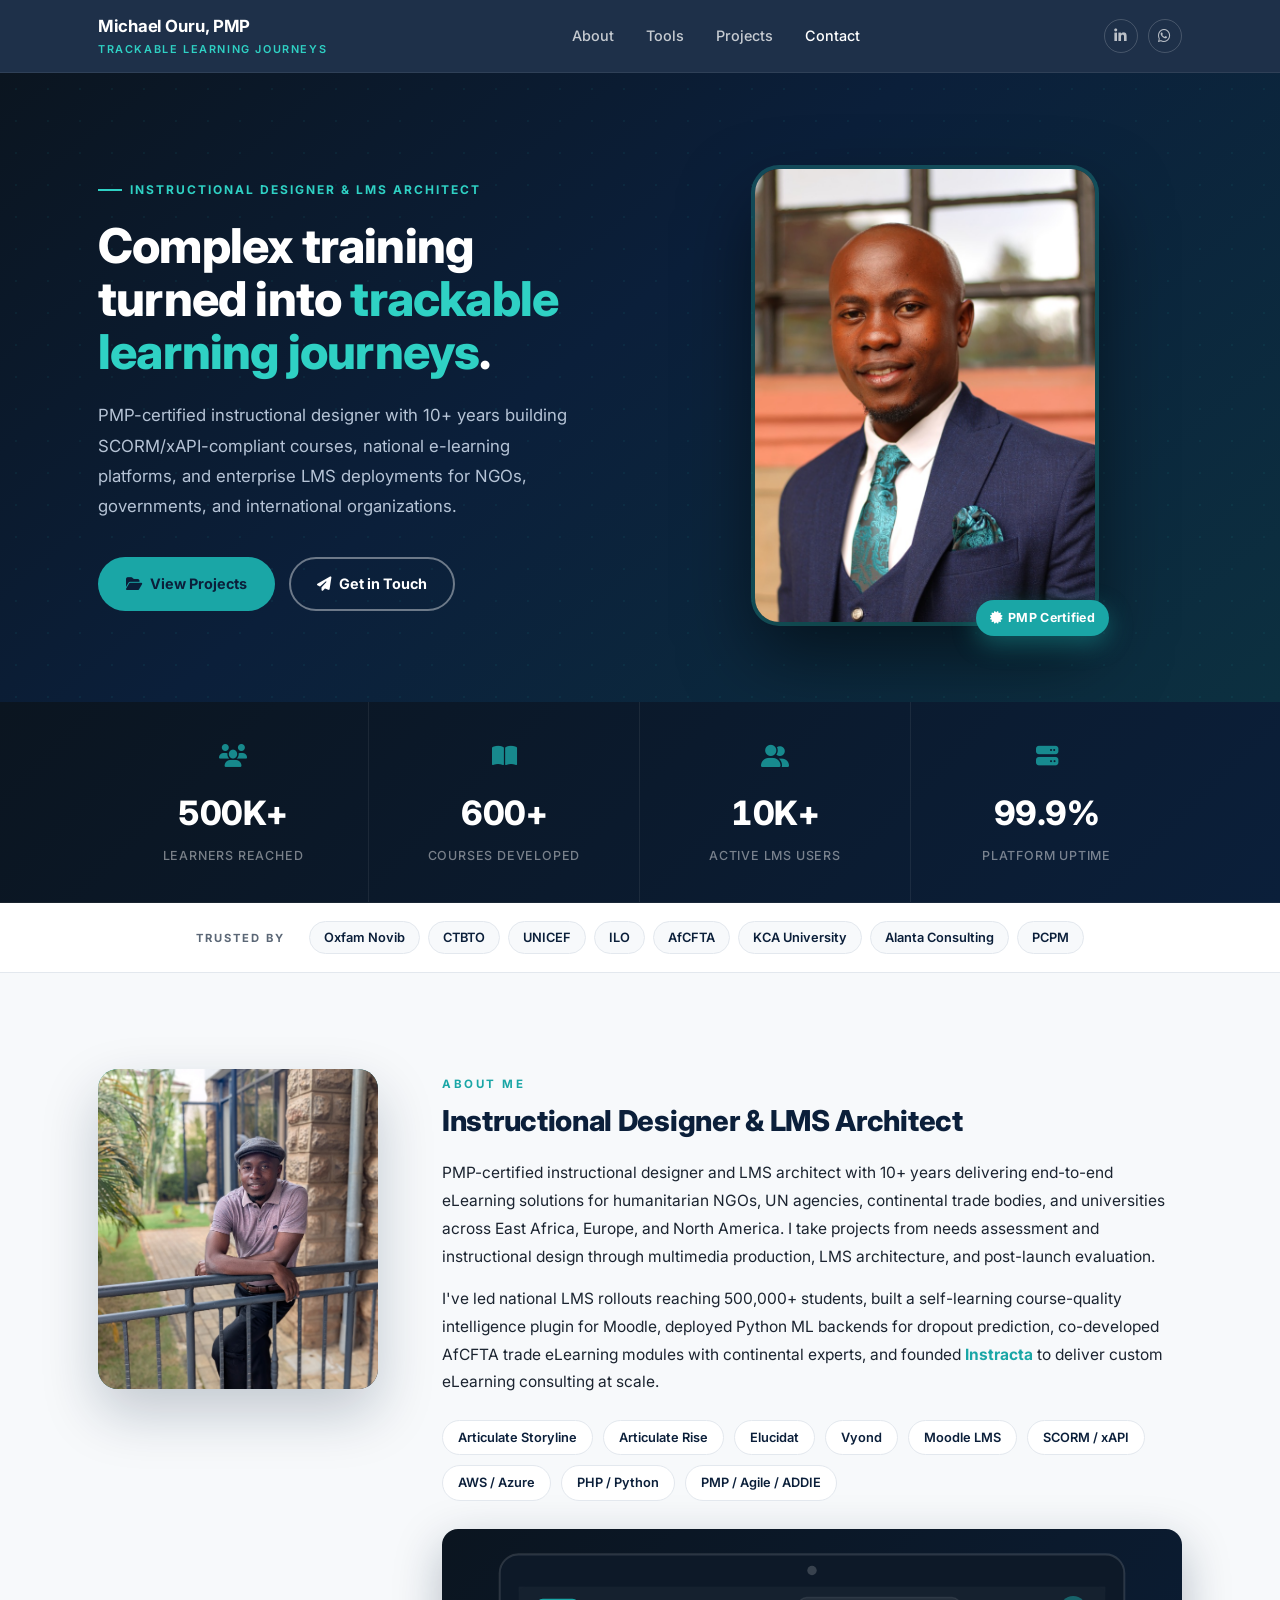
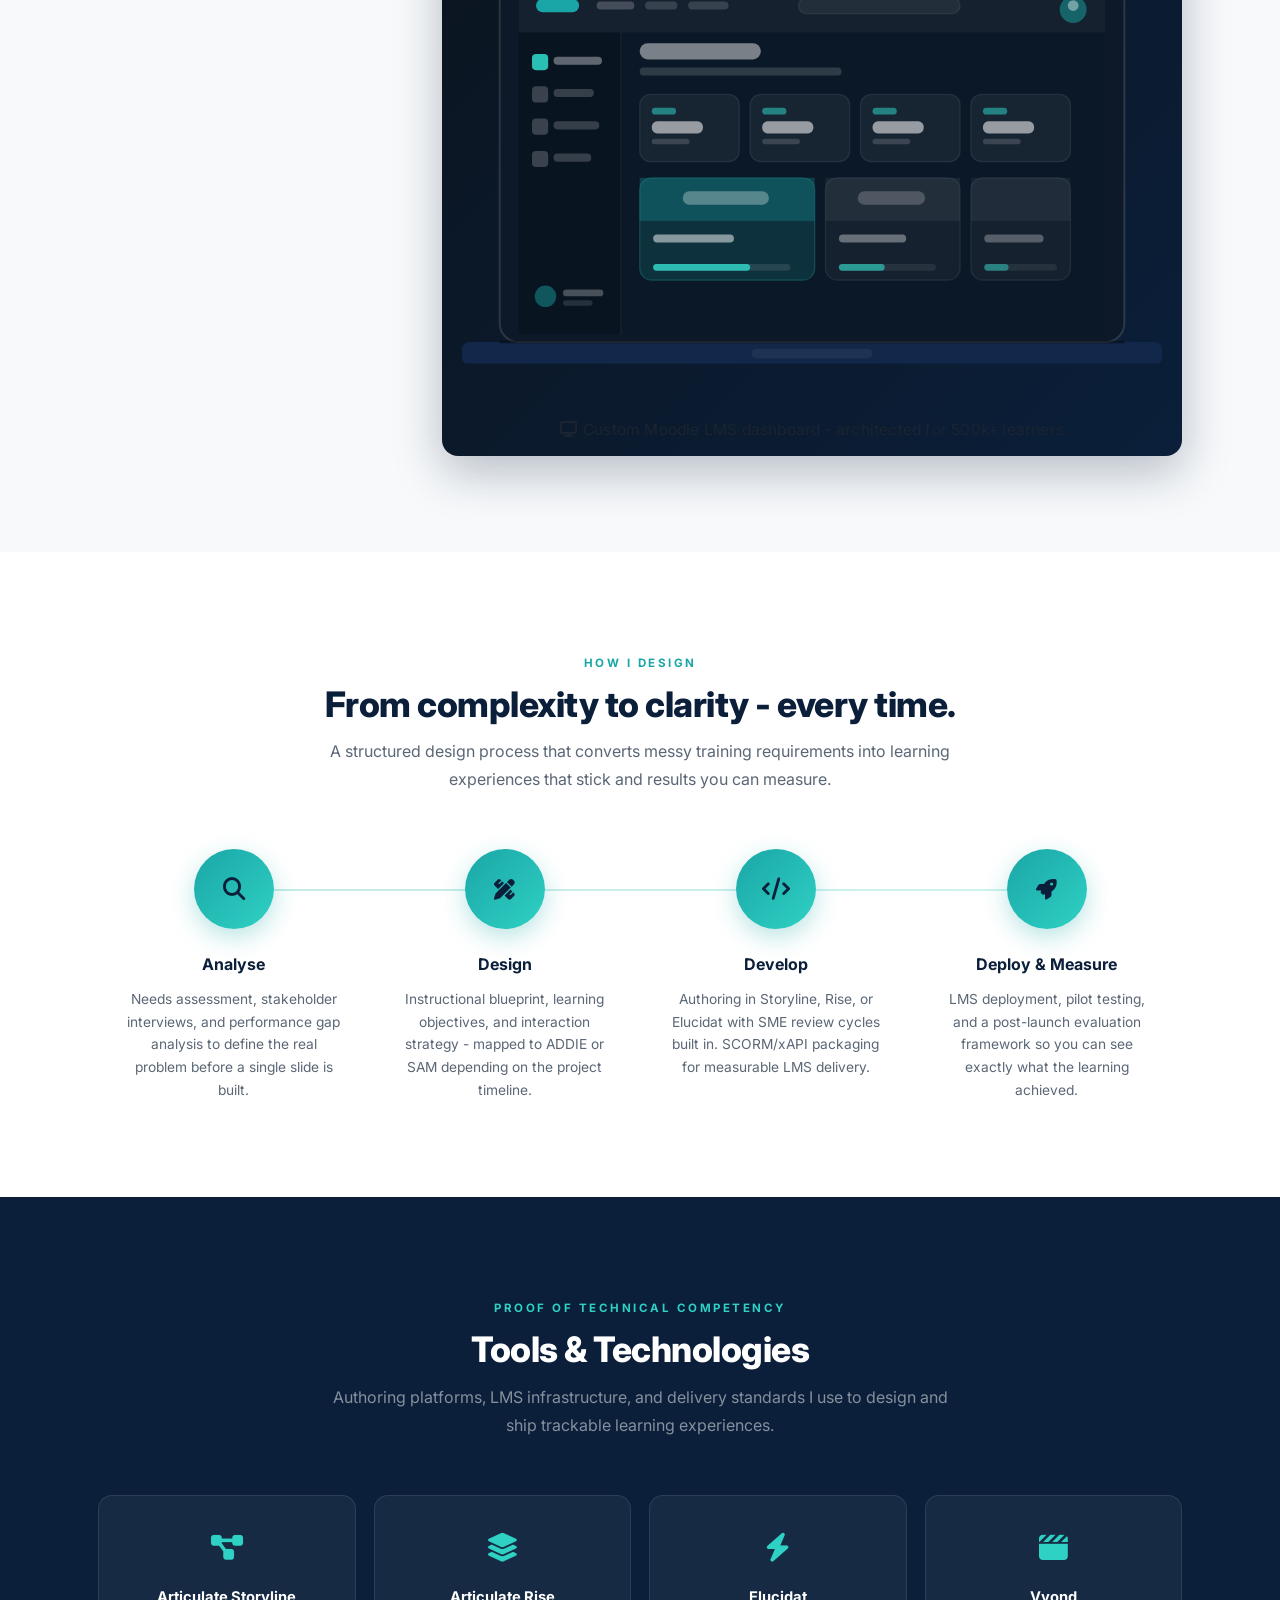
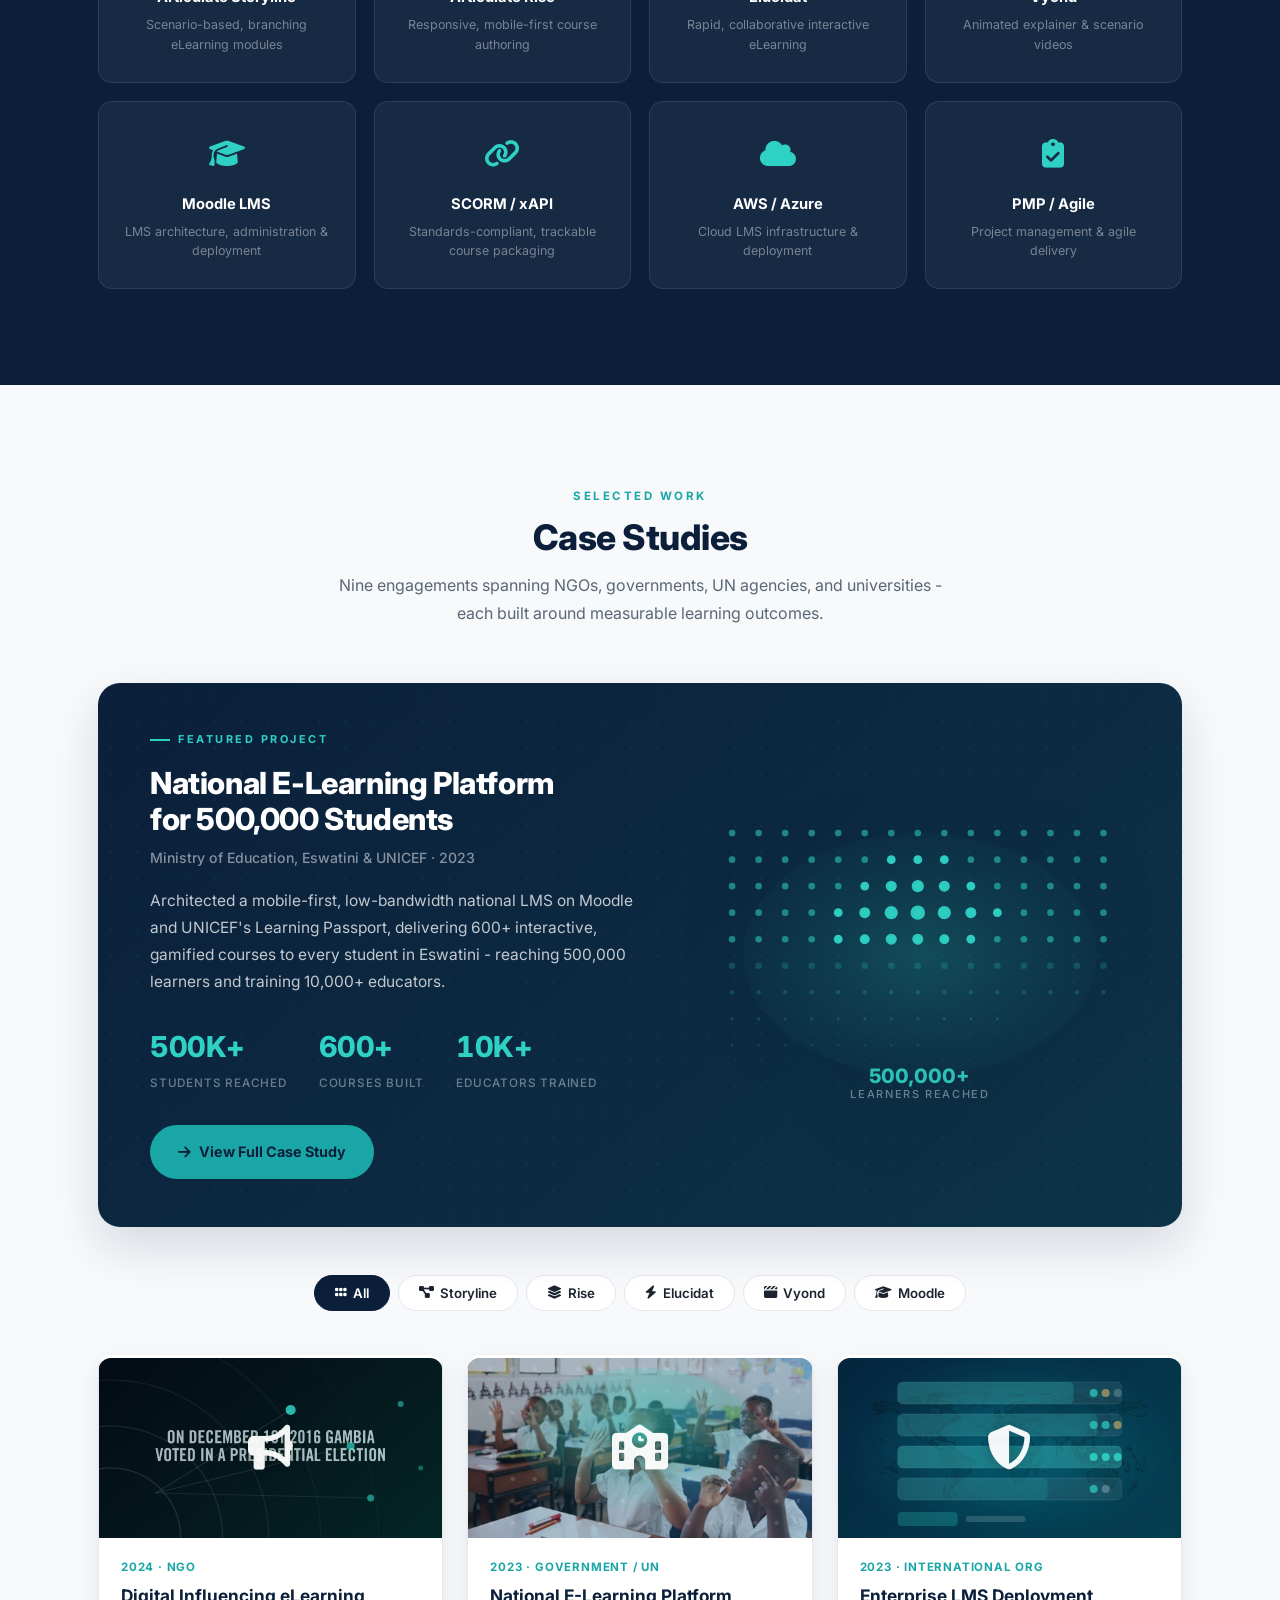
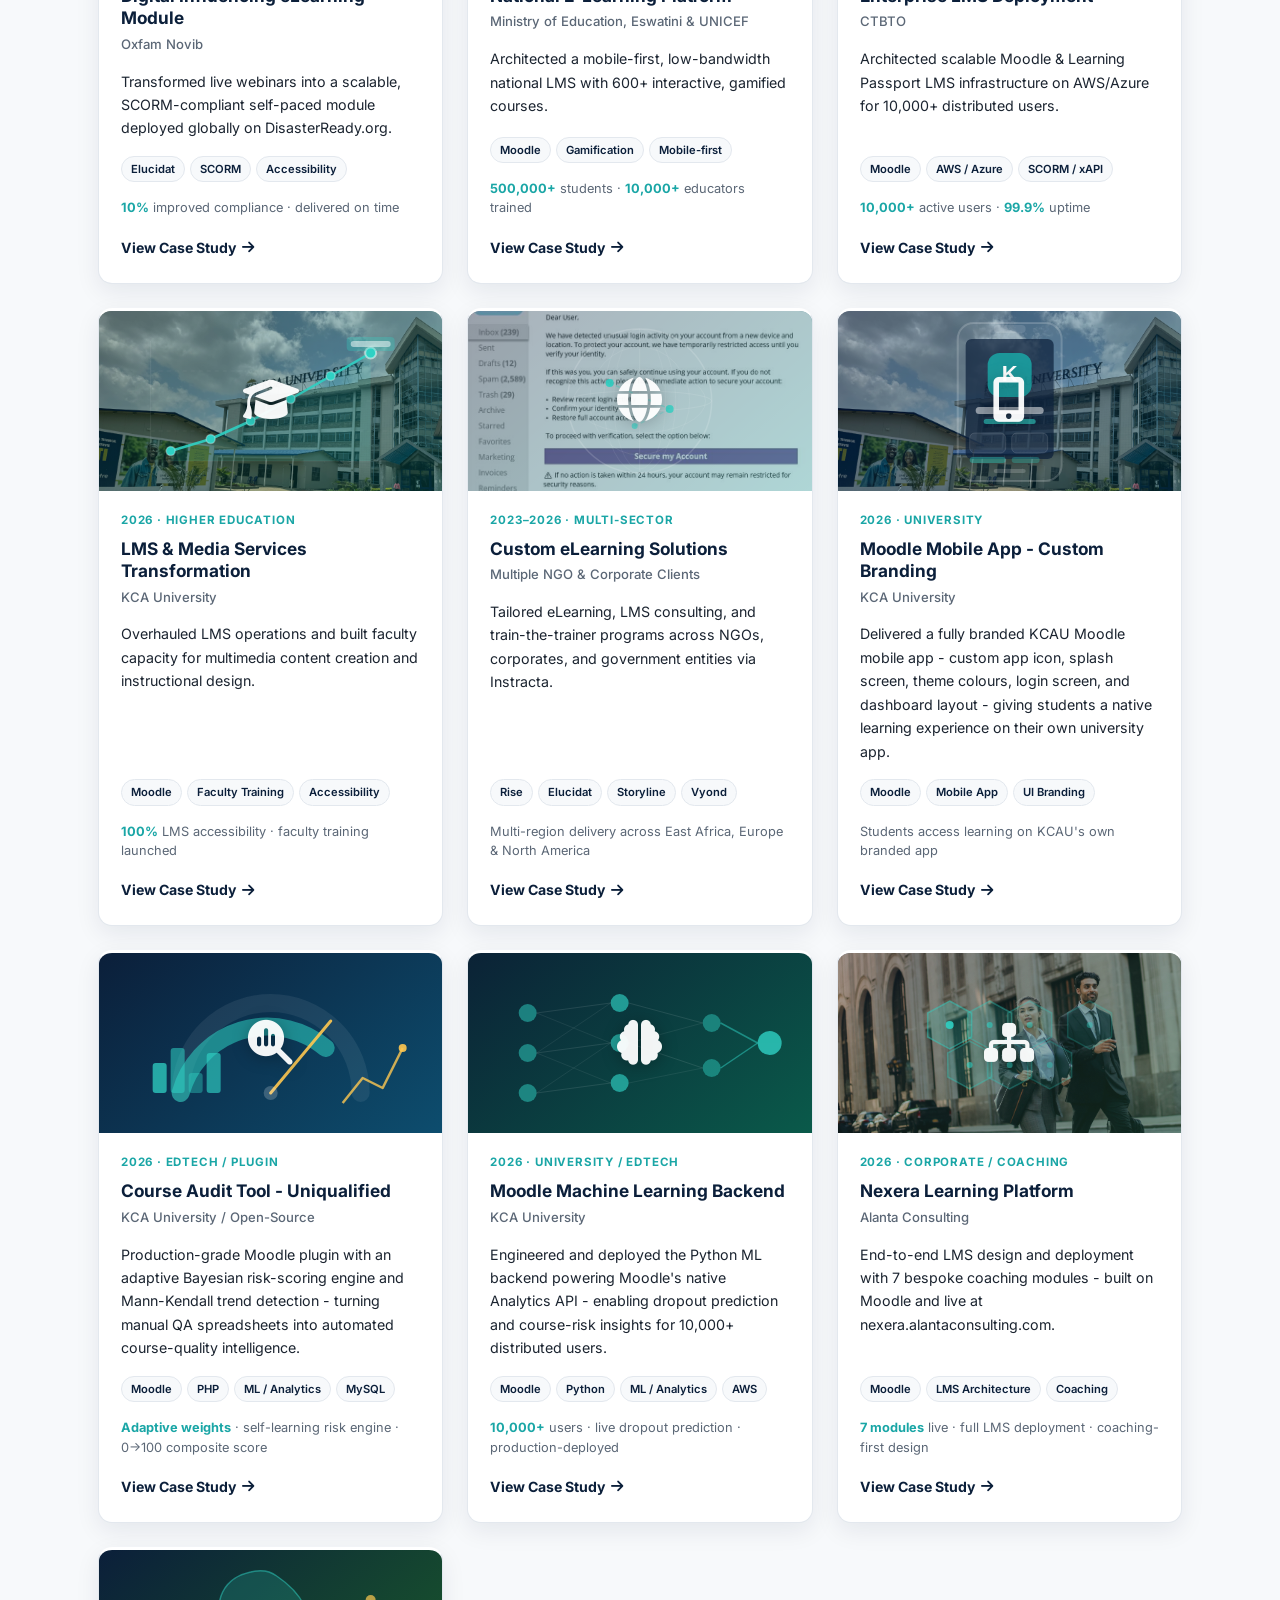
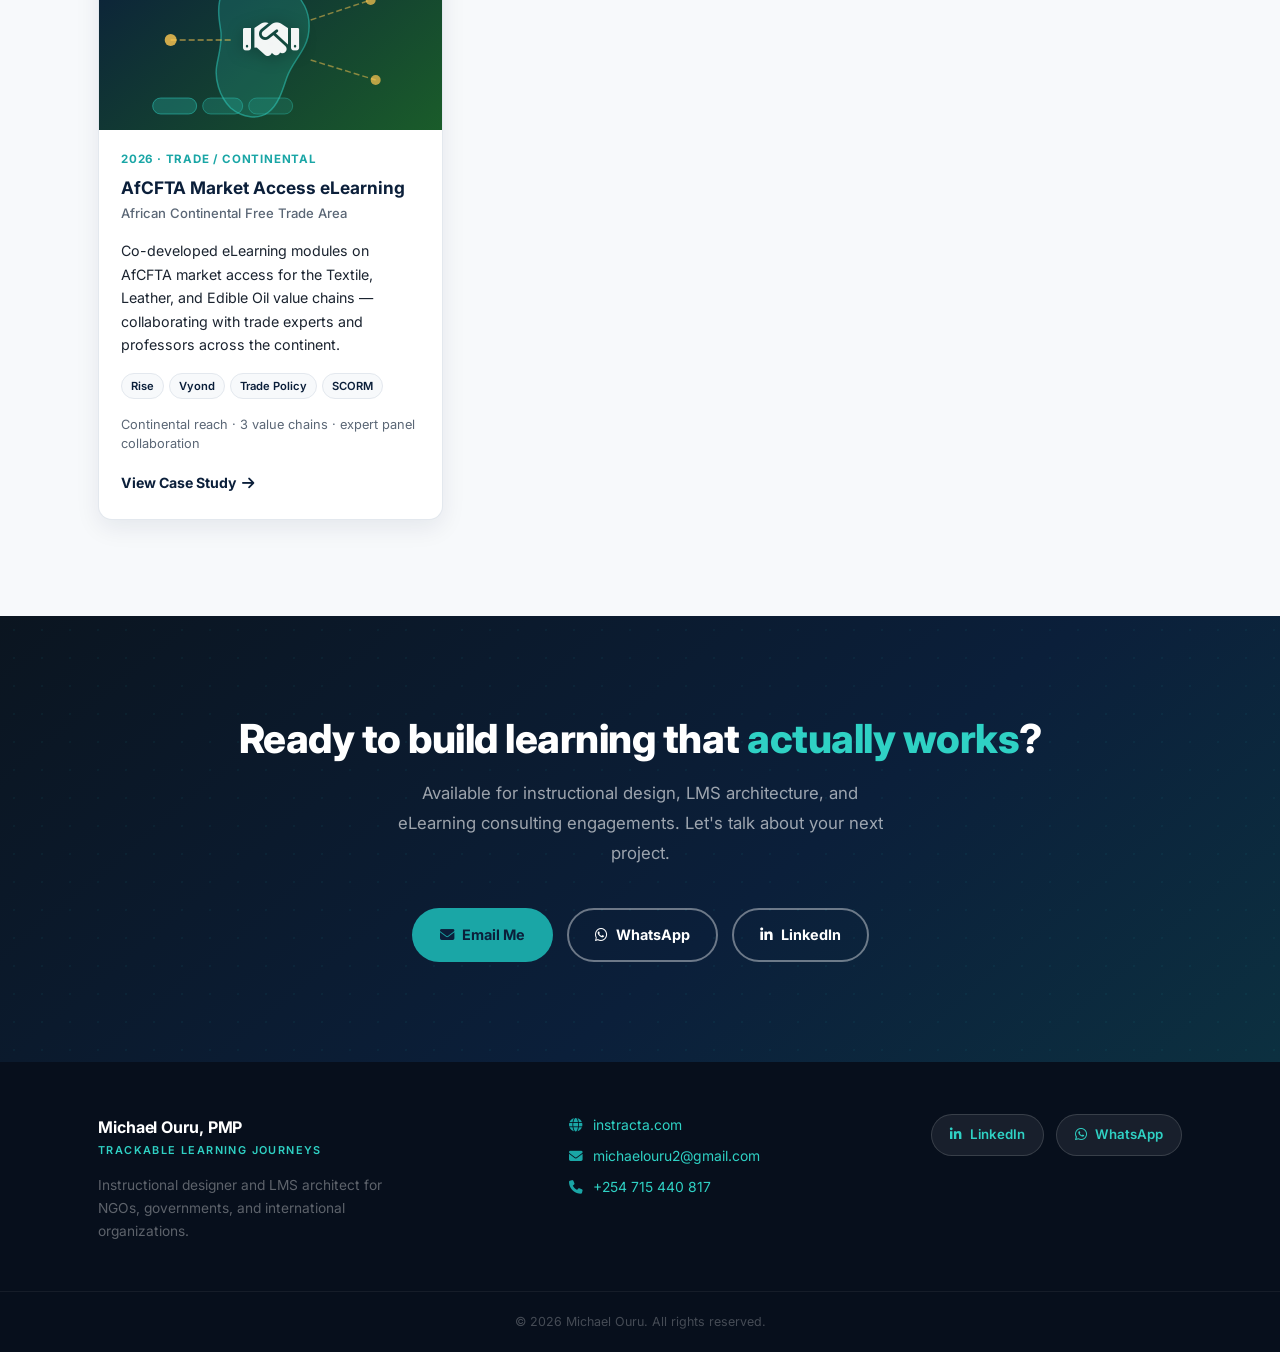
==== commit 82ba37fd: "Add real project screenshots to cards and case study pages - Downloaded screenshots from live projec" ====
--- a/index.html
+++ b/index.html
@@ -415,6 +415,7 @@
       <!-- Card 1: Oxfam - broadcast arcs -->
       <article class="project-card fade-in-up" data-tools="elucidat">
         <div class="card-thumb" style="background:linear-gradient(140deg,#0b1f3a 0%,#0e6b6b 100%)">
+          <img class="thumb-photo" src="assets/screenshot-oxfam.jpg" alt="" loading="lazy" />
           <svg class="thumb-bg" viewBox="0 0 320 180" xmlns="http://www.w3.org/2000/svg" aria-hidden="true">
             <!-- Concentric arcs radiating from lower-left (broadcast/signal) -->
             <circle cx="0" cy="180" r="70"  fill="none" stroke="rgba(255,255,255,0.10)" stroke-width="1.5"/>
@@ -449,6 +450,7 @@
       <!-- Card 2: Eswatini - horizontal data bars (server/infra feel; featured separately above) -->
       <article class="project-card fade-in-up" data-tools="moodle" style="transition-delay:0.07s">
         <div class="card-thumb" style="background:linear-gradient(140deg,#0b1f3a 0%,#0a6090 100%)">
+          <img class="thumb-photo" src="assets/screenshot-eswatini.jpg" alt="" loading="lazy" />
           <svg class="thumb-bg" viewBox="0 0 320 180" xmlns="http://www.w3.org/2000/svg" aria-hidden="true">
             <!-- Dot grid (students at scale) -->
             <defs>
@@ -482,6 +484,7 @@
       <!-- Card 3: CTBTO - server stack bars -->
       <article class="project-card fade-in-up" data-tools="moodle" style="transition-delay:0.14s">
         <div class="card-thumb" style="background:linear-gradient(140deg,#0e1428 0%,#0d5c5c 100%)">
+          <img class="thumb-photo" src="assets/screenshot-ctbto.jpg" alt="" loading="lazy" />
           <svg class="thumb-bg" viewBox="0 0 320 180" xmlns="http://www.w3.org/2000/svg" aria-hidden="true">
             <!-- Horizontal stacked bars (server rack aesthetic) -->
             <rect x="48"  y="24"  width="224" height="22" rx="5" fill="rgba(255,255,255,0.07)" stroke="rgba(255,255,255,0.08)" stroke-width="1"/>
@@ -527,6 +530,7 @@
       <!-- Card 4: KCA University - rising line chart -->
       <article class="project-card fade-in-up" data-tools="moodle rise">
         <div class="card-thumb" style="background:linear-gradient(140deg,#0b2a1a 0%,#0e7878 100%)">
+          <img class="thumb-photo" src="assets/screenshot-kca-lms.png" alt="" loading="lazy" />
           <svg class="thumb-bg" viewBox="0 0 320 180" xmlns="http://www.w3.org/2000/svg" aria-hidden="true">
             <!-- Grid lines -->
             <line x1="40" y1="30"  x2="40"  y2="150" stroke="rgba(255,255,255,0.07)" stroke-width="1"/>
@@ -565,6 +569,7 @@
       <!-- Card 5: Custom eLearning - wireframe globe -->
       <article class="project-card fade-in-up" data-tools="rise elucidat storyline vyond" style="transition-delay:0.07s">
         <div class="card-thumb" style="background:linear-gradient(140deg,#0b1f3a 0%,#1a8a8a 100%)">
+          <img class="thumb-photo" src="assets/screenshot-custom-elearning.jpg" alt="" loading="lazy" />
           <svg class="thumb-bg" viewBox="0 0 320 180" xmlns="http://www.w3.org/2000/svg" aria-hidden="true">
             <!-- Wireframe globe: outer circle + meridian/parallel lines -->
             <circle cx="160" cy="90" r="72" fill="none" stroke="rgba(255,255,255,0.15)" stroke-width="1.5"/>
@@ -601,6 +606,7 @@
       <!-- Card 6: KCA Moodle App - mobile branding -->
       <article class="project-card fade-in-up" data-tools="moodle" style="transition-delay:0.14s">
         <div class="card-thumb" style="background:linear-gradient(140deg,#0b1f3a 0%,#0a5c6e 100%)">
+          <img class="thumb-photo" src="assets/screenshot-kca-lms.png" alt="" loading="lazy" />
           <svg class="thumb-bg" viewBox="0 0 320 180" xmlns="http://www.w3.org/2000/svg" aria-hidden="true">
             <!-- Phone outline -->
             <rect x="108" y="12" width="104" height="158" rx="16" fill="rgba(255,255,255,0.05)" stroke="rgba(255,255,255,0.18)" stroke-width="2"/>
@@ -714,6 +720,7 @@
       <!-- Card 12: Nexera Learning - Alanta Consulting -->
       <article class="project-card fade-in-up" data-tools="moodle" style="transition-delay:0.0s">
         <div class="card-thumb" style="background:linear-gradient(140deg,#0e1a30 0%,#1a5c3a 100%)">
+          <img class="thumb-photo" src="assets/screenshot-nexera.jpg" alt="" loading="lazy" />
           <svg class="thumb-bg" viewBox="0 0 320 180" xmlns="http://www.w3.org/2000/svg" aria-hidden="true">
             <!-- 7 module hexagon grid -->
             <polygon points="100,48 122,60 122,84 100,96 78,84 78,60" fill="rgba(47,209,196,0.20)" stroke="rgba(47,209,196,0.45)" stroke-width="1.5"/>
--- a/styles.css
+++ b/styles.css
@@ -796,6 +796,16 @@
   font-size: 2.8rem;
   color: rgba(255,255,255,0.95);
   filter: drop-shadow(0 2px 8px rgba(0,0,0,0.3));
+}
+
+.card-thumb .thumb-photo {
+  position: absolute;
+  inset: 0;
+  width: 100%;
+  height: 100%;
+  object-fit: cover;
+  opacity: 0.65;
+  z-index: 0;
 }
 
 .card-body {
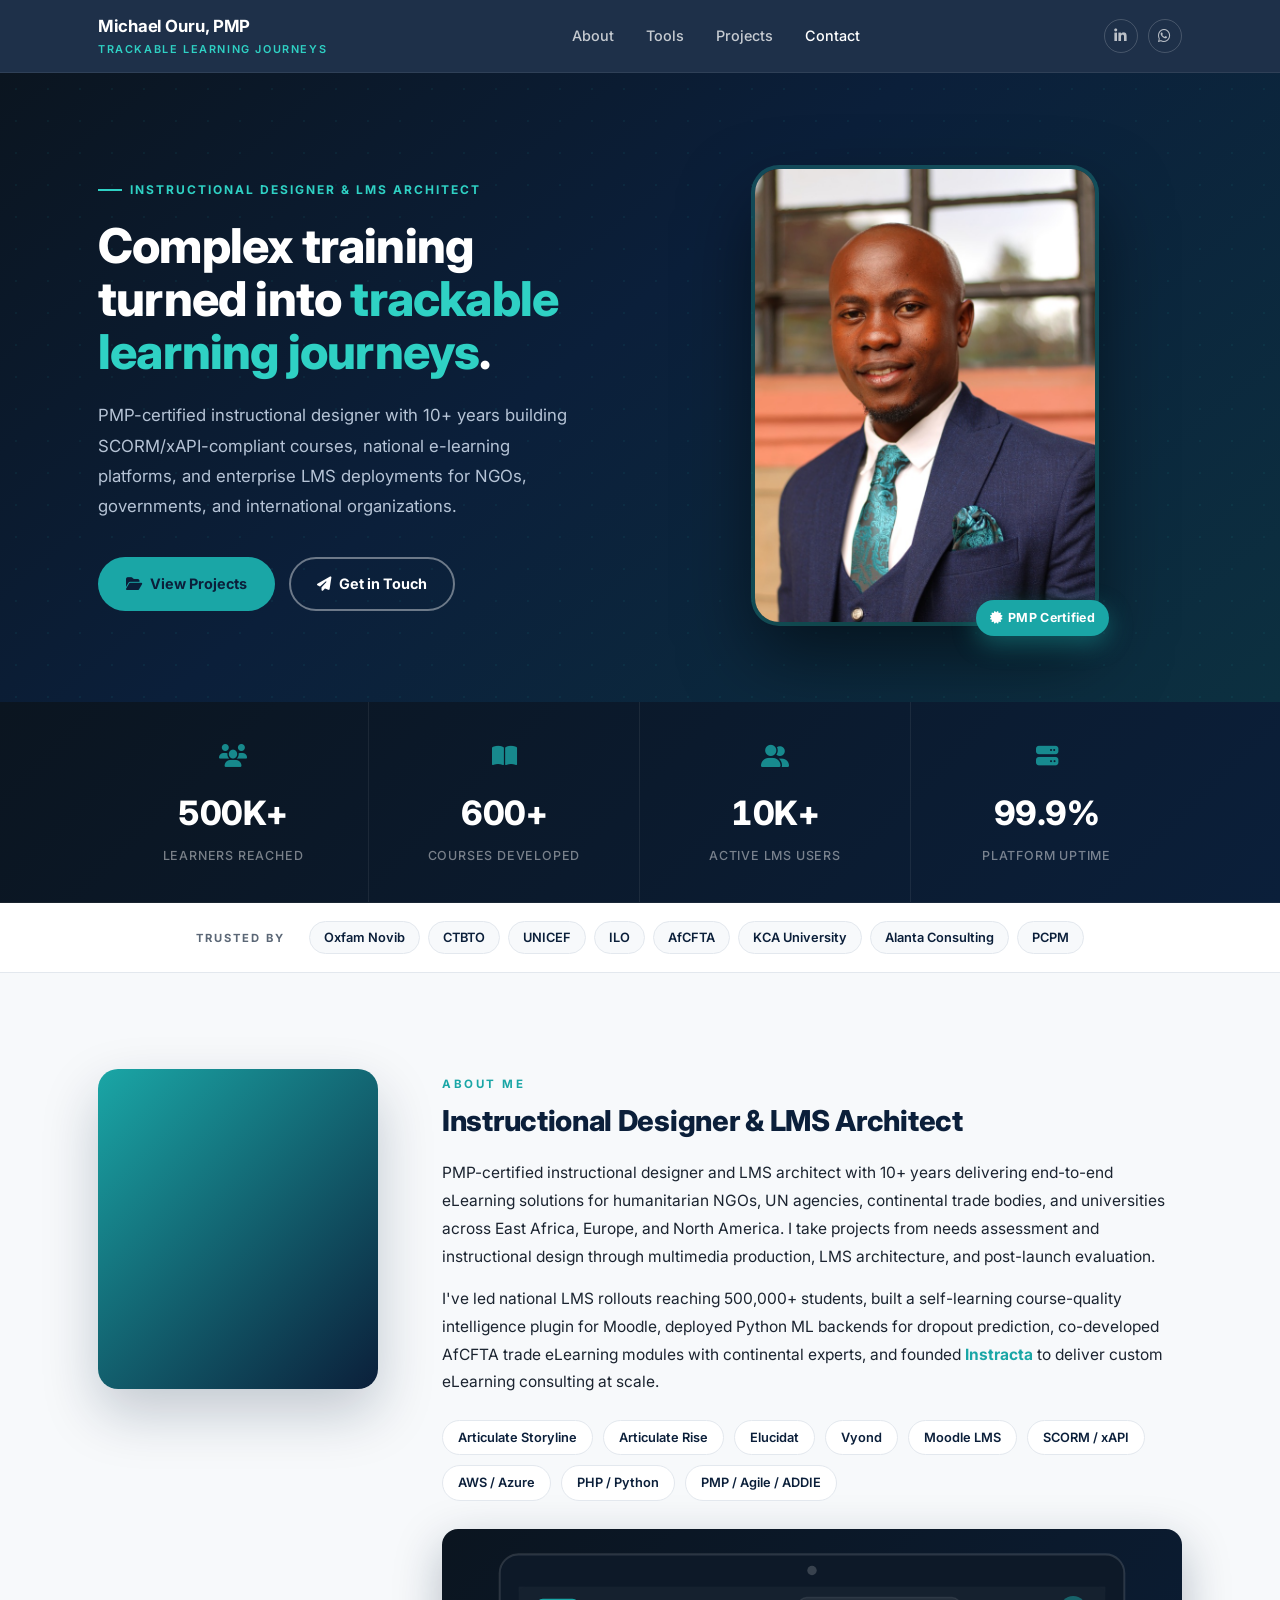
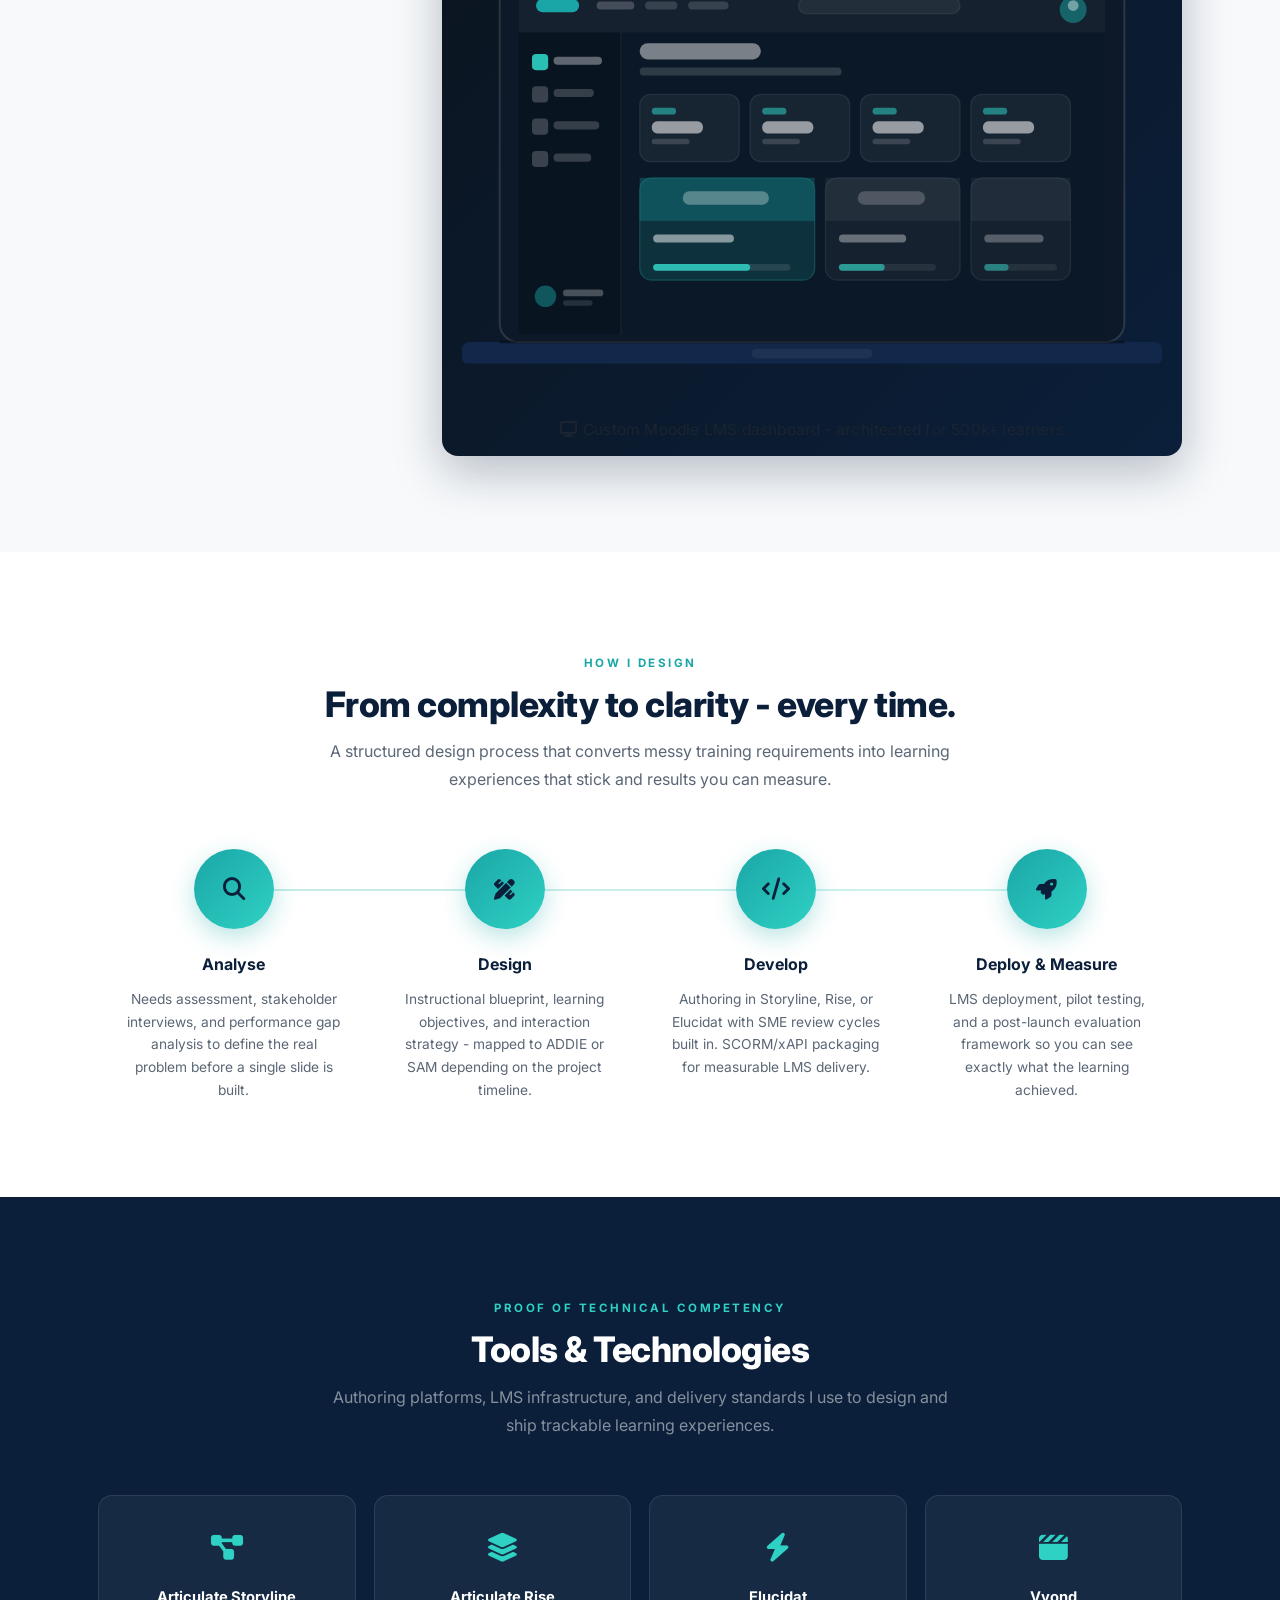
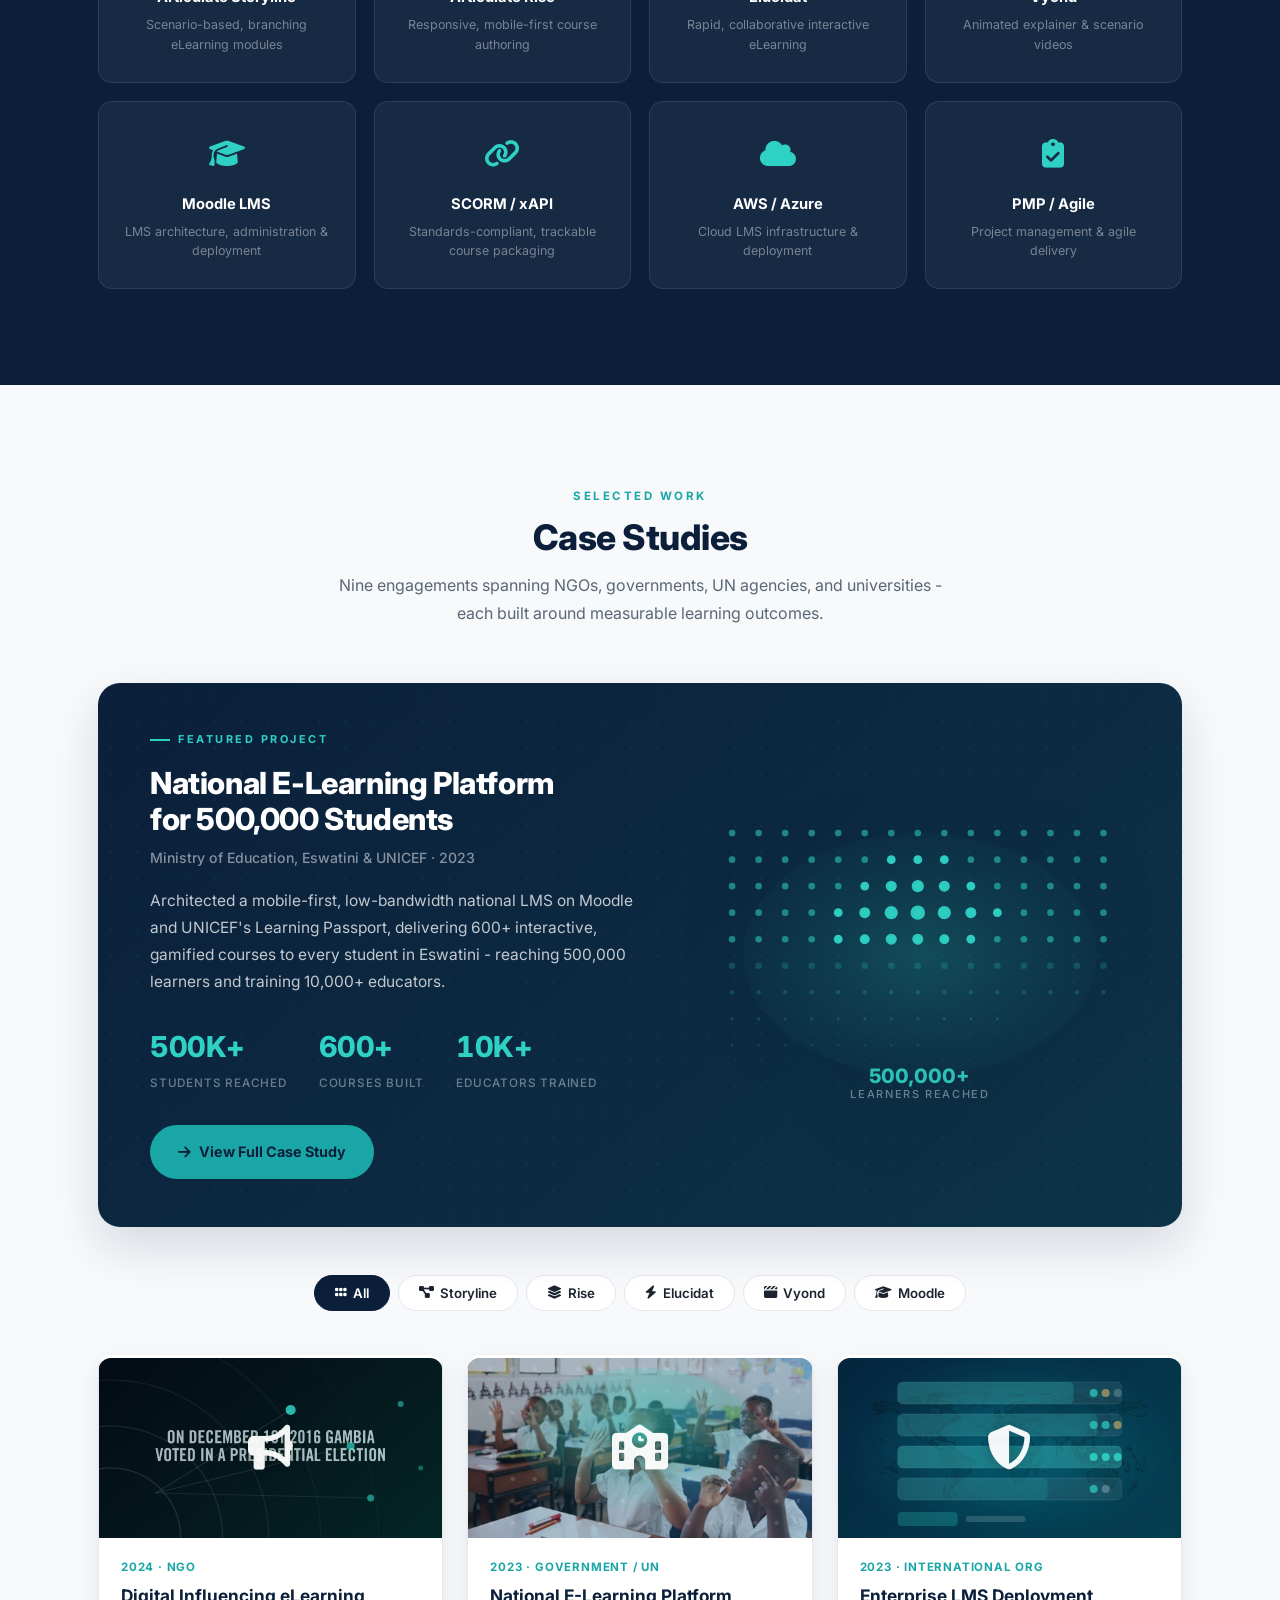
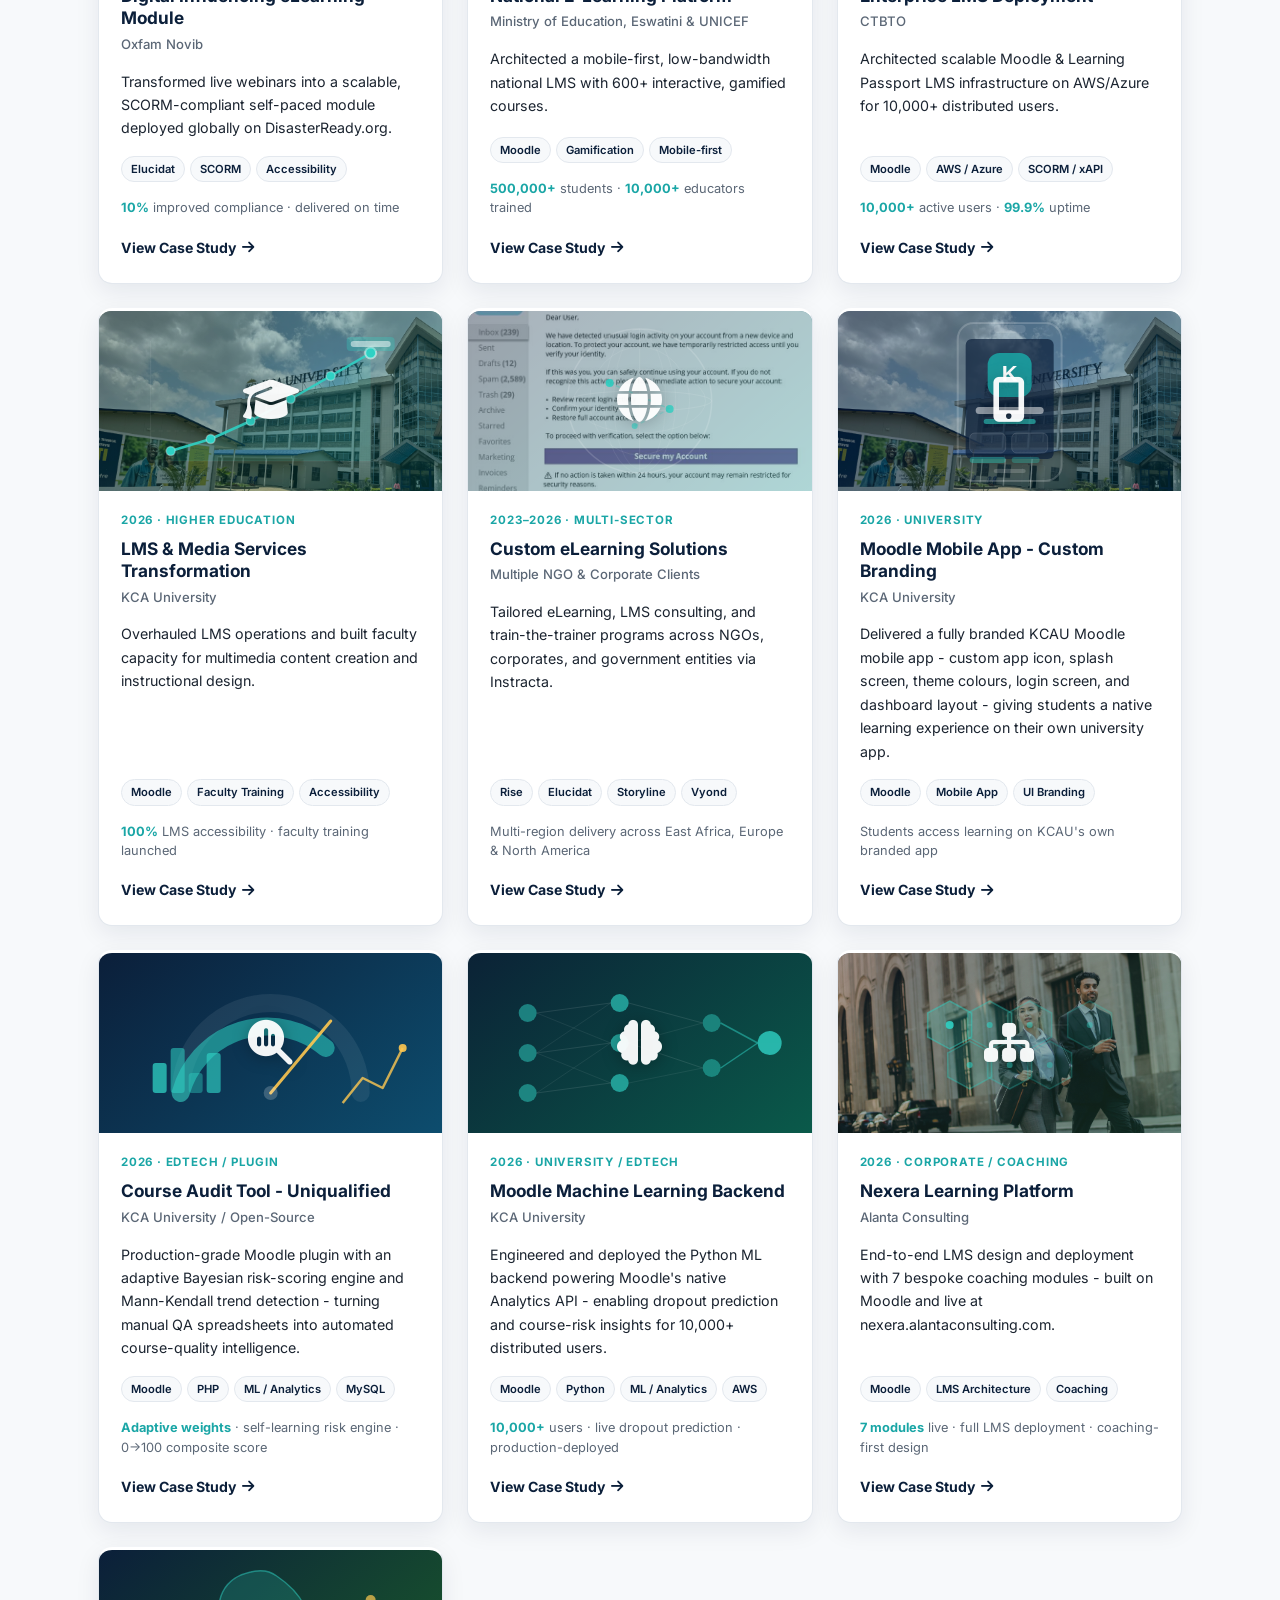
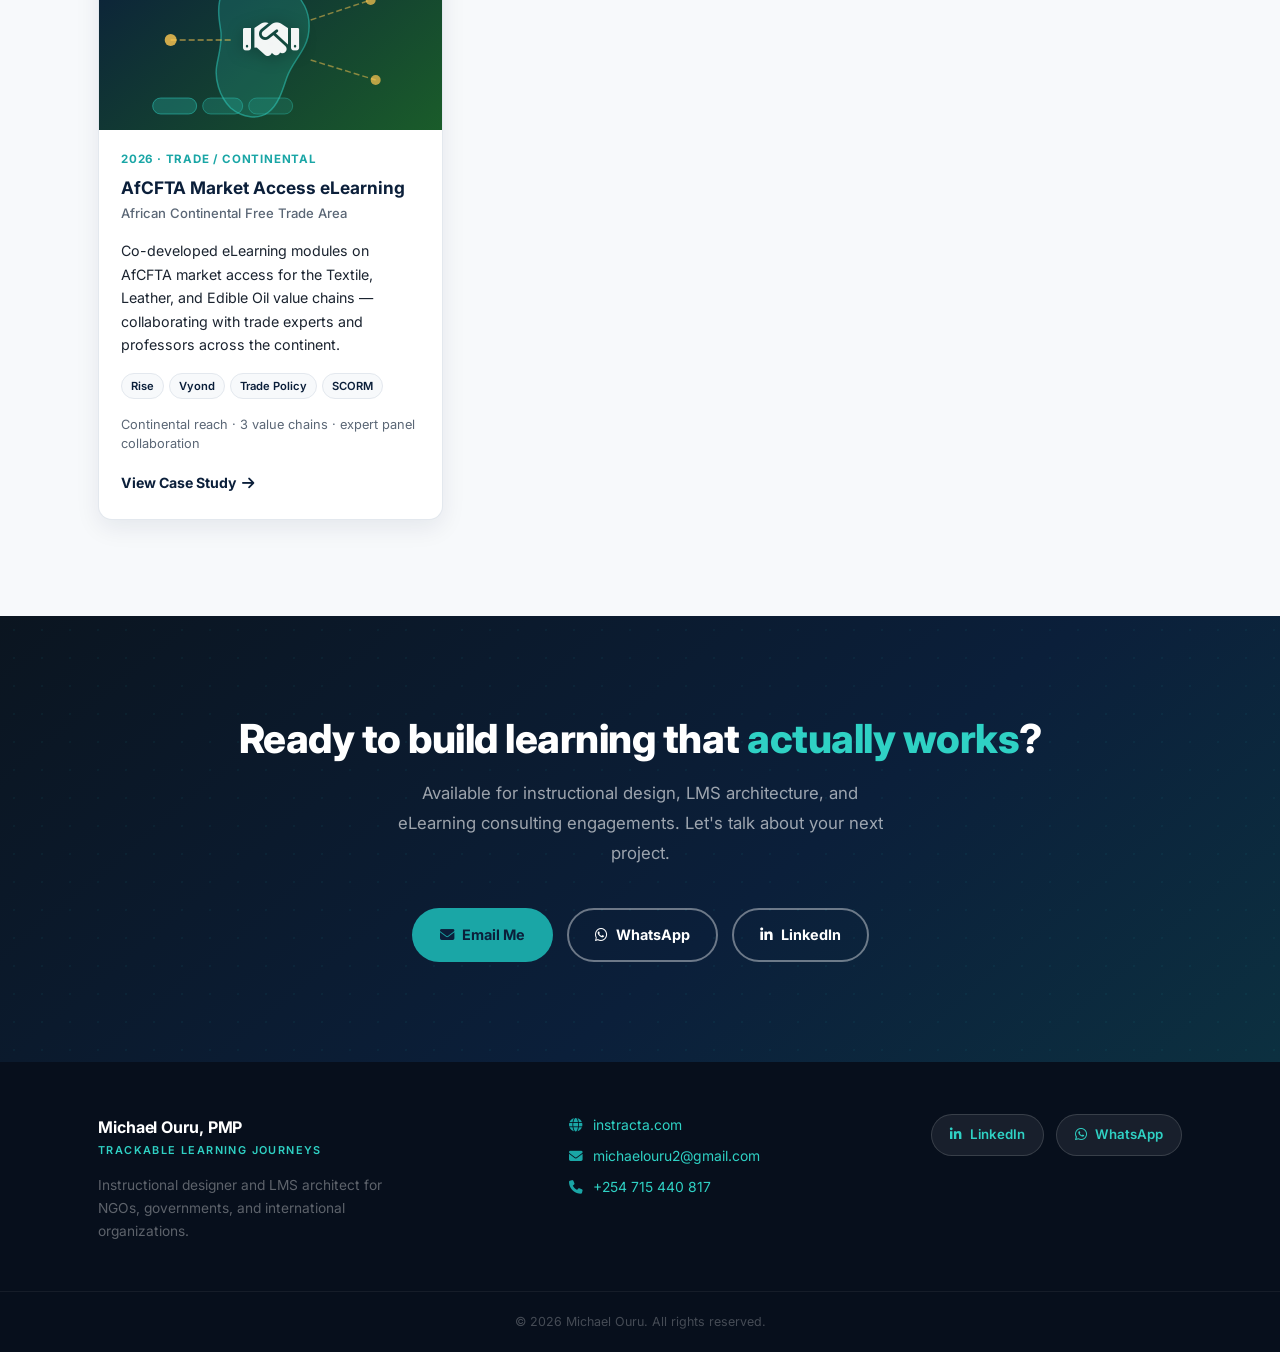
==== commit 4349de6b: "Replace about-me photo with intro video embed Swaps the static headshot in the About section for a G" ====
--- a/index.html
+++ b/index.html
@@ -101,8 +101,13 @@
 <!-- ── About ──────────────────────────────────────────────── -->
 <section id="about">
   <div class="container about-grid">
-    <div class="about-photo fade-in-up">
-      <img src="assets/michael-ouru-casual.jpg" alt="Michael Ouru, PMP" />
+    <div class="about-photo about-video fade-in-up">
+      <iframe
+        src="https://drive.google.com/file/d/1QCvJ759dH0XUtza_cE8IYiLPF6O4xl4B/preview"
+        allow="autoplay"
+        allowfullscreen
+        title="Michael Ouru, PMP — Instructional Designer & LMS Architect"
+      ></iframe>
     </div>
     <div class="about-text fade-in-up" style="transition-delay:0.12s">
       <div class="section-head" style="text-align:left; margin:0 0 20px;">
--- a/styles.css
+++ b/styles.css
@@ -441,6 +441,13 @@
   width: 100%;
   height: 100%;
   object-fit: cover;
+}
+
+.about-video iframe {
+  width: 100%;
+  height: 100%;
+  border: none;
+  display: block;
 }
 
 .about-text h2 {
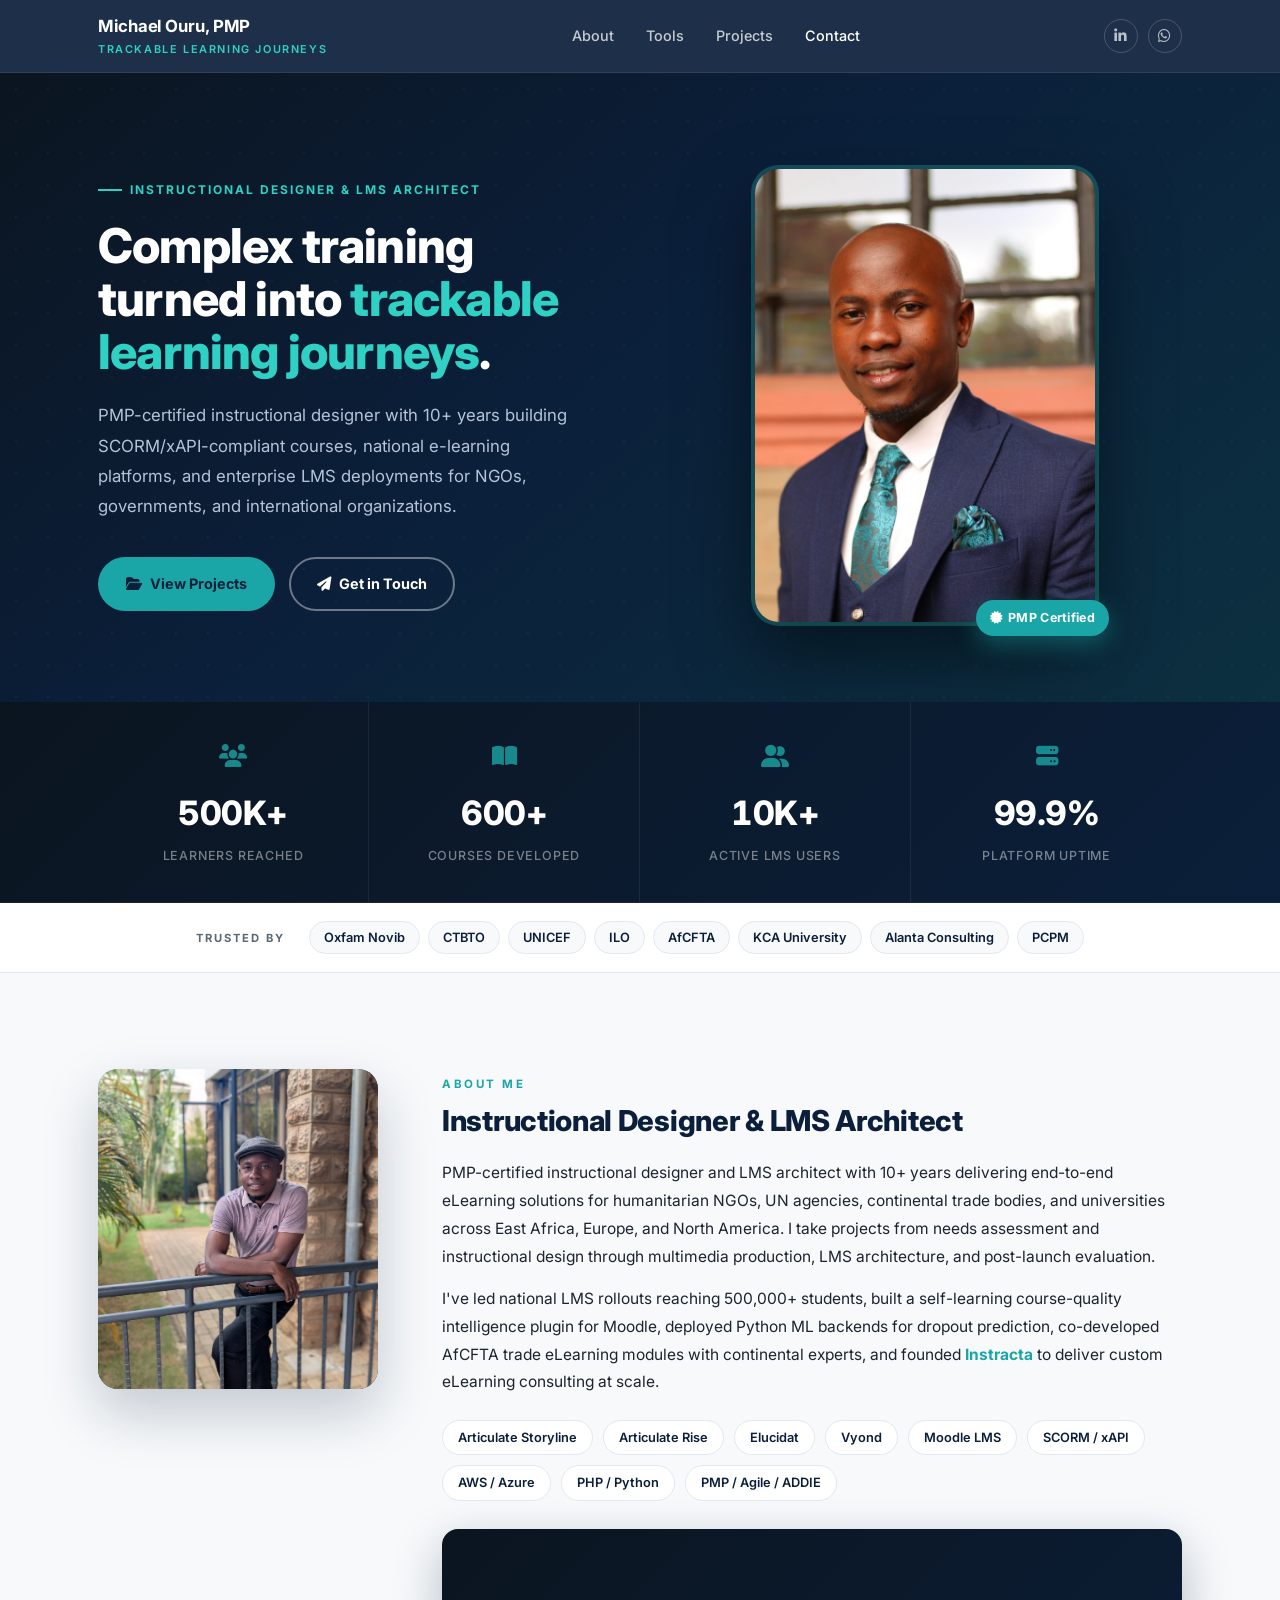
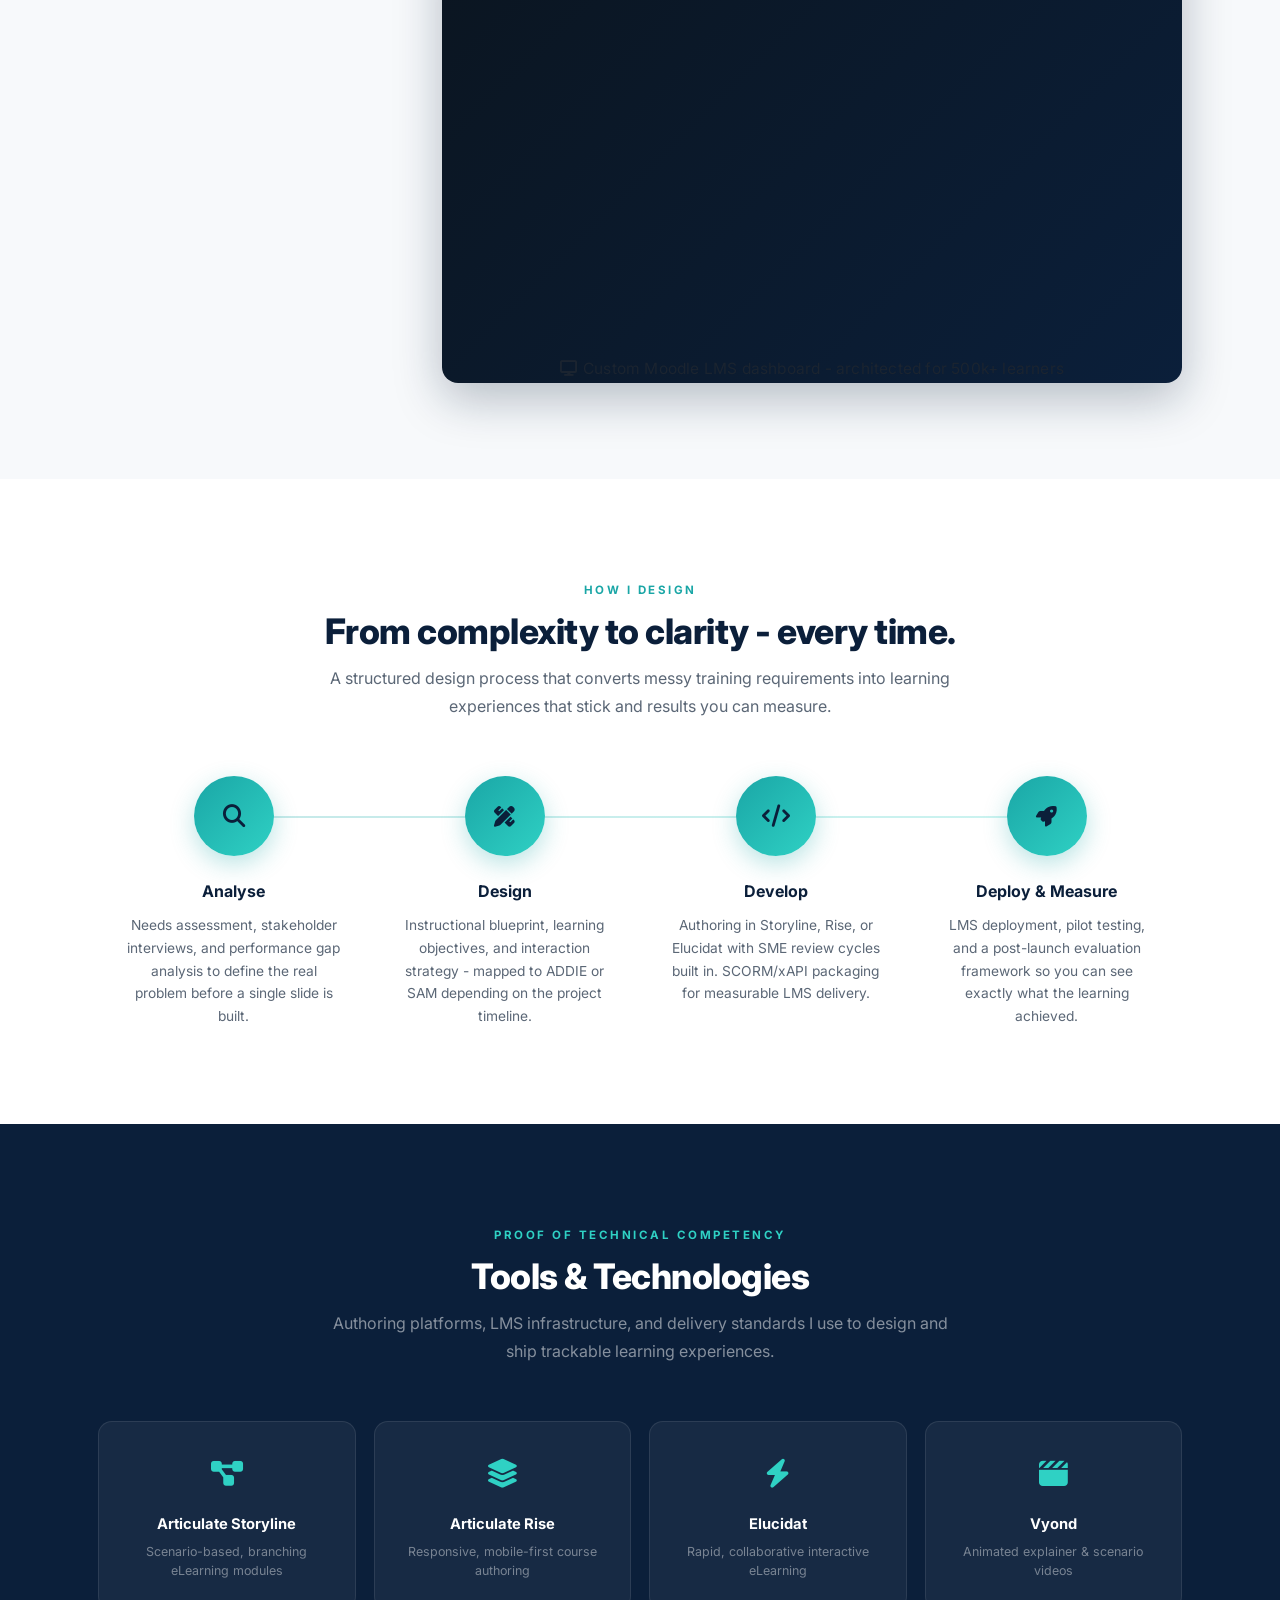
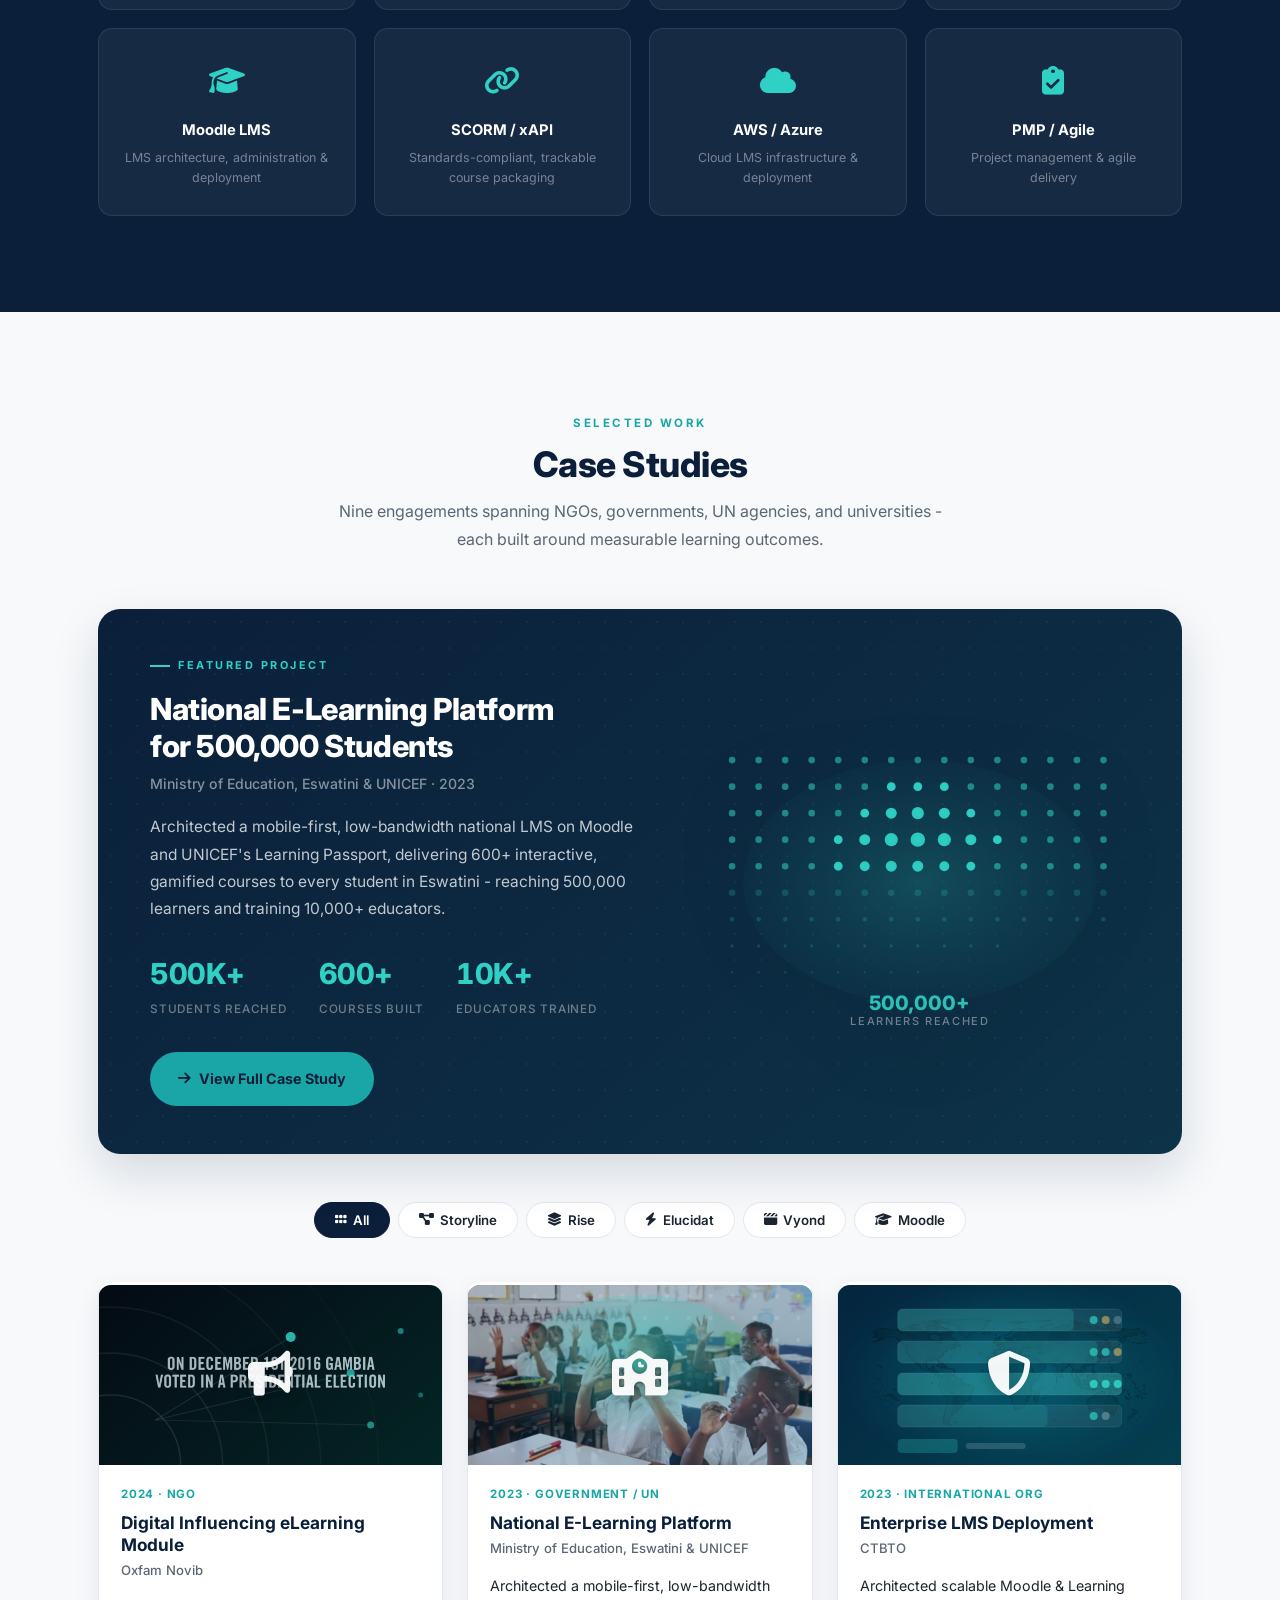
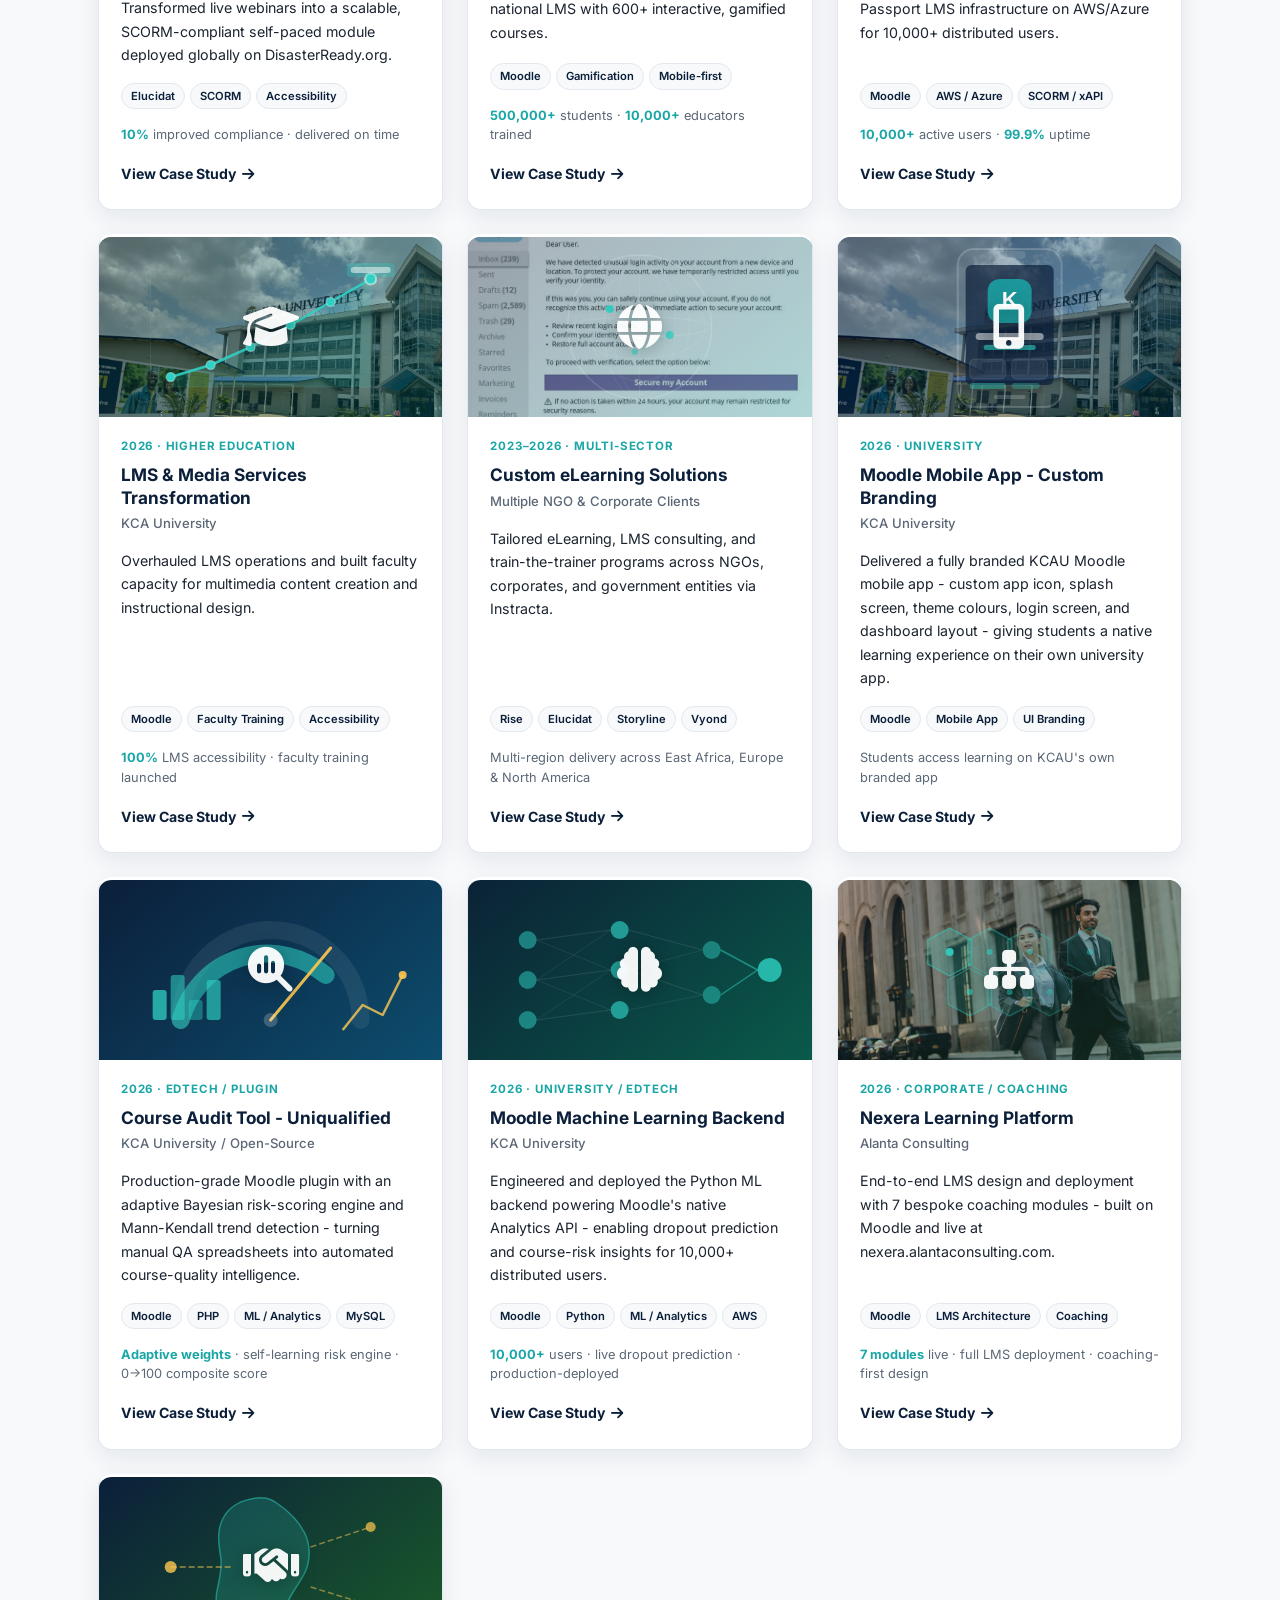
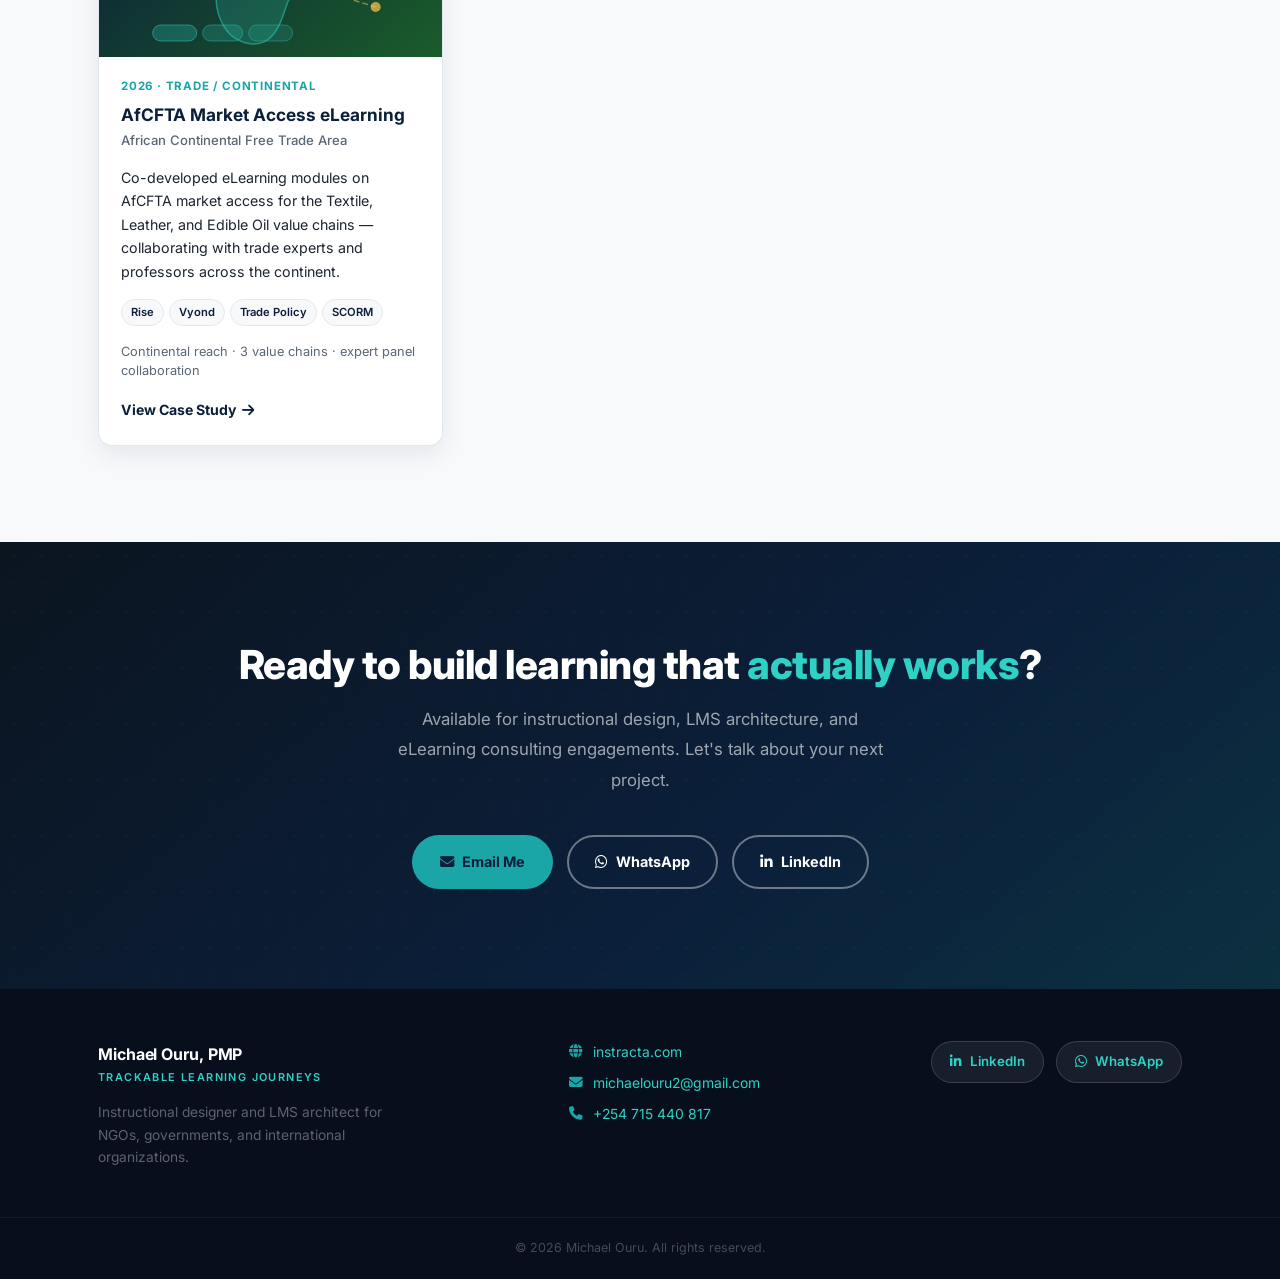
==== commit ab54e941: "Replace LMS dashboard SVG mockup with intro video embed Swaps the decorative SVG device illustration" ====
--- a/index.html
+++ b/index.html
@@ -101,13 +101,8 @@
 <!-- ── About ──────────────────────────────────────────────── -->
 <section id="about">
   <div class="container about-grid">
-    <div class="about-photo about-video fade-in-up">
-      <iframe
-        src="https://drive.google.com/file/d/1QCvJ759dH0XUtza_cE8IYiLPF6O4xl4B/preview"
-        allow="autoplay"
-        allowfullscreen
-        title="Michael Ouru, PMP — Instructional Designer & LMS Architect"
-      ></iframe>
+    <div class="about-photo fade-in-up">
+      <img src="assets/michael-ouru-casual.jpg" alt="Michael Ouru, PMP" />
     </div>
     <div class="about-text fade-in-up" style="transition-delay:0.12s">
       <div class="section-head" style="text-align:left; margin:0 0 20px;">
@@ -128,76 +123,13 @@
         <span class="tool-tag">PMP / Agile / ADDIE</span>
       </div>
       <!-- LMS dashboard mockup -->
-      <div class="about-device-wrap fade-in-up" style="transition-delay:0.24s">
-        <svg class="about-device" viewBox="0 0 520 340" xmlns="http://www.w3.org/2000/svg" aria-hidden="true">
-          <path d="M0 298 C0 295 2 292 6 292 L514 292 C518 292 520 295 520 298 L520 304 C520 306 518 308 516 308 L4 308 C2 308 0 306 0 304 Z" fill="#12284a"/>
-          <rect x="215" y="297" width="90" height="7" rx="3.5" fill="rgba(255,255,255,0.05)"/>
-          <rect x="28" y="4" width="464" height="288" rx="14" fill="#0d1928" stroke="rgba(255,255,255,0.13)" stroke-width="1.5"/>
-          <circle cx="260" cy="16" r="3.5" fill="rgba(255,255,255,0.18)"/>
-          <rect x="42" y="28" width="436" height="258" rx="6" fill="#0b1827"/>
-          <line x1="28" y1="292" x2="492" y2="292" stroke="rgba(0,0,0,0.4)" stroke-width="2"/>
-          <!-- Top nav -->
-          <rect x="42" y="28" width="436" height="34" fill="rgba(255,255,255,0.04)" rx="6 6 0 0"/>
-          <rect x="55" y="37" width="32" height="10" rx="5" fill="#1aa6a6"/>
-          <rect x="100" y="39" width="28" height="6" rx="3" fill="rgba(255,255,255,0.2)"/>
-          <rect x="136" y="39" width="24" height="6" rx="3" fill="rgba(255,255,255,0.15)"/>
-          <rect x="168" y="39" width="30" height="6" rx="3" fill="rgba(255,255,255,0.15)"/>
-          <rect x="250" y="36" width="120" height="12" rx="6" fill="rgba(255,255,255,0.06)" stroke="rgba(255,255,255,0.08)" stroke-width="1"/>
-          <circle cx="454" cy="45" r="10" fill="rgba(26,166,166,0.5)"/>
-          <circle cx="454" cy="42" r="4" fill="rgba(255,255,255,0.4)"/>
-          <!-- Sidebar -->
-          <rect x="42" y="62" width="76" height="224" fill="rgba(0,0,0,0.15)"/>
-          <line x1="118" y1="62" x2="118" y2="286" stroke="rgba(255,255,255,0.05)" stroke-width="1"/>
-          <rect x="52" y="78" width="12" height="12" rx="3" fill="rgba(47,209,196,0.9)"/>
-          <rect x="68" y="80" width="36" height="6" rx="3" fill="rgba(255,255,255,0.35)"/>
-          <rect x="52" y="102" width="12" height="12" rx="3" fill="rgba(255,255,255,0.2)"/>
-          <rect x="68" y="104" width="30" height="6" rx="3" fill="rgba(255,255,255,0.18)"/>
-          <rect x="52" y="126" width="12" height="12" rx="3" fill="rgba(255,255,255,0.2)"/>
-          <rect x="68" y="128" width="34" height="6" rx="3" fill="rgba(255,255,255,0.18)"/>
-          <rect x="52" y="150" width="12" height="12" rx="3" fill="rgba(255,255,255,0.2)"/>
-          <rect x="68" y="152" width="28" height="6" rx="3" fill="rgba(255,255,255,0.18)"/>
-          <circle cx="62" cy="258" r="8" fill="rgba(26,166,166,0.45)"/>
-          <rect x="75" y="253" width="30" height="5" rx="2.5" fill="rgba(255,255,255,0.25)"/>
-          <rect x="75" y="261" width="22" height="4" rx="2" fill="rgba(255,255,255,0.12)"/>
-          <!-- Main content -->
-          <rect x="132" y="70" width="90" height="12" rx="6" fill="rgba(255,255,255,0.45)"/>
-          <rect x="132" y="88" width="150" height="6" rx="3" fill="rgba(255,255,255,0.15)"/>
-          <!-- Stat cards -->
-          <rect x="132" y="108" width="74" height="50" rx="8" fill="rgba(255,255,255,0.05)" stroke="rgba(255,255,255,0.08)" stroke-width="1"/>
-          <rect x="141" y="118" width="18" height="5" rx="2.5" fill="rgba(47,209,196,0.55)"/>
-          <rect x="141" y="128" width="38" height="9" rx="4" fill="rgba(255,255,255,0.55)"/>
-          <rect x="141" y="141" width="28" height="4" rx="2" fill="rgba(255,255,255,0.15)"/>
-          <rect x="214" y="108" width="74" height="50" rx="8" fill="rgba(255,255,255,0.05)" stroke="rgba(255,255,255,0.08)" stroke-width="1"/>
-          <rect x="223" y="118" width="18" height="5" rx="2.5" fill="rgba(47,209,196,0.55)"/>
-          <rect x="223" y="128" width="38" height="9" rx="4" fill="rgba(255,255,255,0.55)"/>
-          <rect x="223" y="141" width="28" height="4" rx="2" fill="rgba(255,255,255,0.15)"/>
-          <rect x="296" y="108" width="74" height="50" rx="8" fill="rgba(255,255,255,0.05)" stroke="rgba(255,255,255,0.08)" stroke-width="1"/>
-          <rect x="305" y="118" width="18" height="5" rx="2.5" fill="rgba(47,209,196,0.55)"/>
-          <rect x="305" y="128" width="38" height="9" rx="4" fill="rgba(255,255,255,0.55)"/>
-          <rect x="305" y="141" width="28" height="4" rx="2" fill="rgba(255,255,255,0.15)"/>
-          <rect x="378" y="108" width="74" height="50" rx="8" fill="rgba(255,255,255,0.05)" stroke="rgba(255,255,255,0.08)" stroke-width="1"/>
-          <rect x="387" y="118" width="18" height="5" rx="2.5" fill="rgba(47,209,196,0.55)"/>
-          <rect x="387" y="128" width="38" height="9" rx="4" fill="rgba(255,255,255,0.55)"/>
-          <rect x="387" y="141" width="28" height="4" rx="2" fill="rgba(255,255,255,0.15)"/>
-          <!-- Course cards -->
-          <rect x="132" y="170" width="130" height="76" rx="9" fill="rgba(26,166,166,0.18)" stroke="rgba(47,209,196,0.22)" stroke-width="1"/>
-          <rect x="132" y="170" width="130" height="32" rx="9 9 0 0" fill="rgba(26,166,166,0.28)"/>
-          <rect x="164" y="180" width="64" height="10" rx="5" fill="rgba(255,255,255,0.3)"/>
-          <rect x="142" y="212" width="60" height="6" rx="3" fill="rgba(255,255,255,0.5)"/>
-          <rect x="142" y="234" width="102" height="5" rx="2.5" fill="rgba(255,255,255,0.1)"/>
-          <rect x="142" y="234" width="72" height="5" rx="2.5" fill="rgba(47,209,196,0.85)"/>
-          <rect x="270" y="170" width="100" height="76" rx="9" fill="rgba(255,255,255,0.04)" stroke="rgba(255,255,255,0.08)" stroke-width="1"/>
-          <rect x="270" y="170" width="100" height="32" rx="9 9 0 0" fill="rgba(255,255,255,0.06)"/>
-          <rect x="294" y="180" width="50" height="10" rx="5" fill="rgba(255,255,255,0.2)"/>
-          <rect x="280" y="212" width="50" height="6" rx="3" fill="rgba(255,255,255,0.35)"/>
-          <rect x="280" y="234" width="72" height="5" rx="2.5" fill="rgba(255,255,255,0.08)"/>
-          <rect x="280" y="234" width="34" height="5" rx="2.5" fill="rgba(47,209,196,0.65)"/>
-          <rect x="378" y="170" width="74" height="76" rx="9" fill="rgba(255,255,255,0.04)" stroke="rgba(255,255,255,0.08)" stroke-width="1"/>
-          <rect x="378" y="170" width="74" height="32" rx="9 9 0 0" fill="rgba(255,255,255,0.05)"/>
-          <rect x="388" y="212" width="44" height="6" rx="3" fill="rgba(255,255,255,0.28)"/>
-          <rect x="388" y="234" width="54" height="5" rx="2.5" fill="rgba(255,255,255,0.07)"/>
-          <rect x="388" y="234" width="18" height="5" rx="2.5" fill="rgba(47,209,196,0.5)"/>
-        </svg>
+            <div class="about-device-wrap about-device-video fade-in-up" style="transition-delay:0.24s">
+        <iframe
+          src="https://drive.google.com/file/d/1QCvJ759dH0XUtza_cE8IYiLPF6O4xl4B/preview"
+          allow="autoplay"
+          allowfullscreen
+          title="Michael Ouru, PMP — Instructional Designer &amp; LMS Architect"
+        ></iframe>
         <p class="about-device-caption"><i class="fa-solid fa-display"></i> Custom Moodle LMS dashboard - architected for 500k+ learners</p>
       </div>
     </div>
--- a/styles.css
+++ b/styles.css
@@ -443,12 +443,6 @@
   object-fit: cover;
 }
 
-.about-video iframe {
-  width: 100%;
-  height: 100%;
-  border: none;
-  display: block;
-}
 
 .about-text h2 {
   font-size: 1.8rem;
@@ -469,6 +463,19 @@
 .about-device {
   width: 100%;
   height: auto;
+  display: block;
+}
+
+.about-device-video {
+  padding: 0;
+  overflow: hidden;
+  border-radius: 16px;
+}
+
+.about-device-video iframe {
+  width: 100%;
+  aspect-ratio: 16 / 9;
+  border: none;
   display: block;
 }
 
